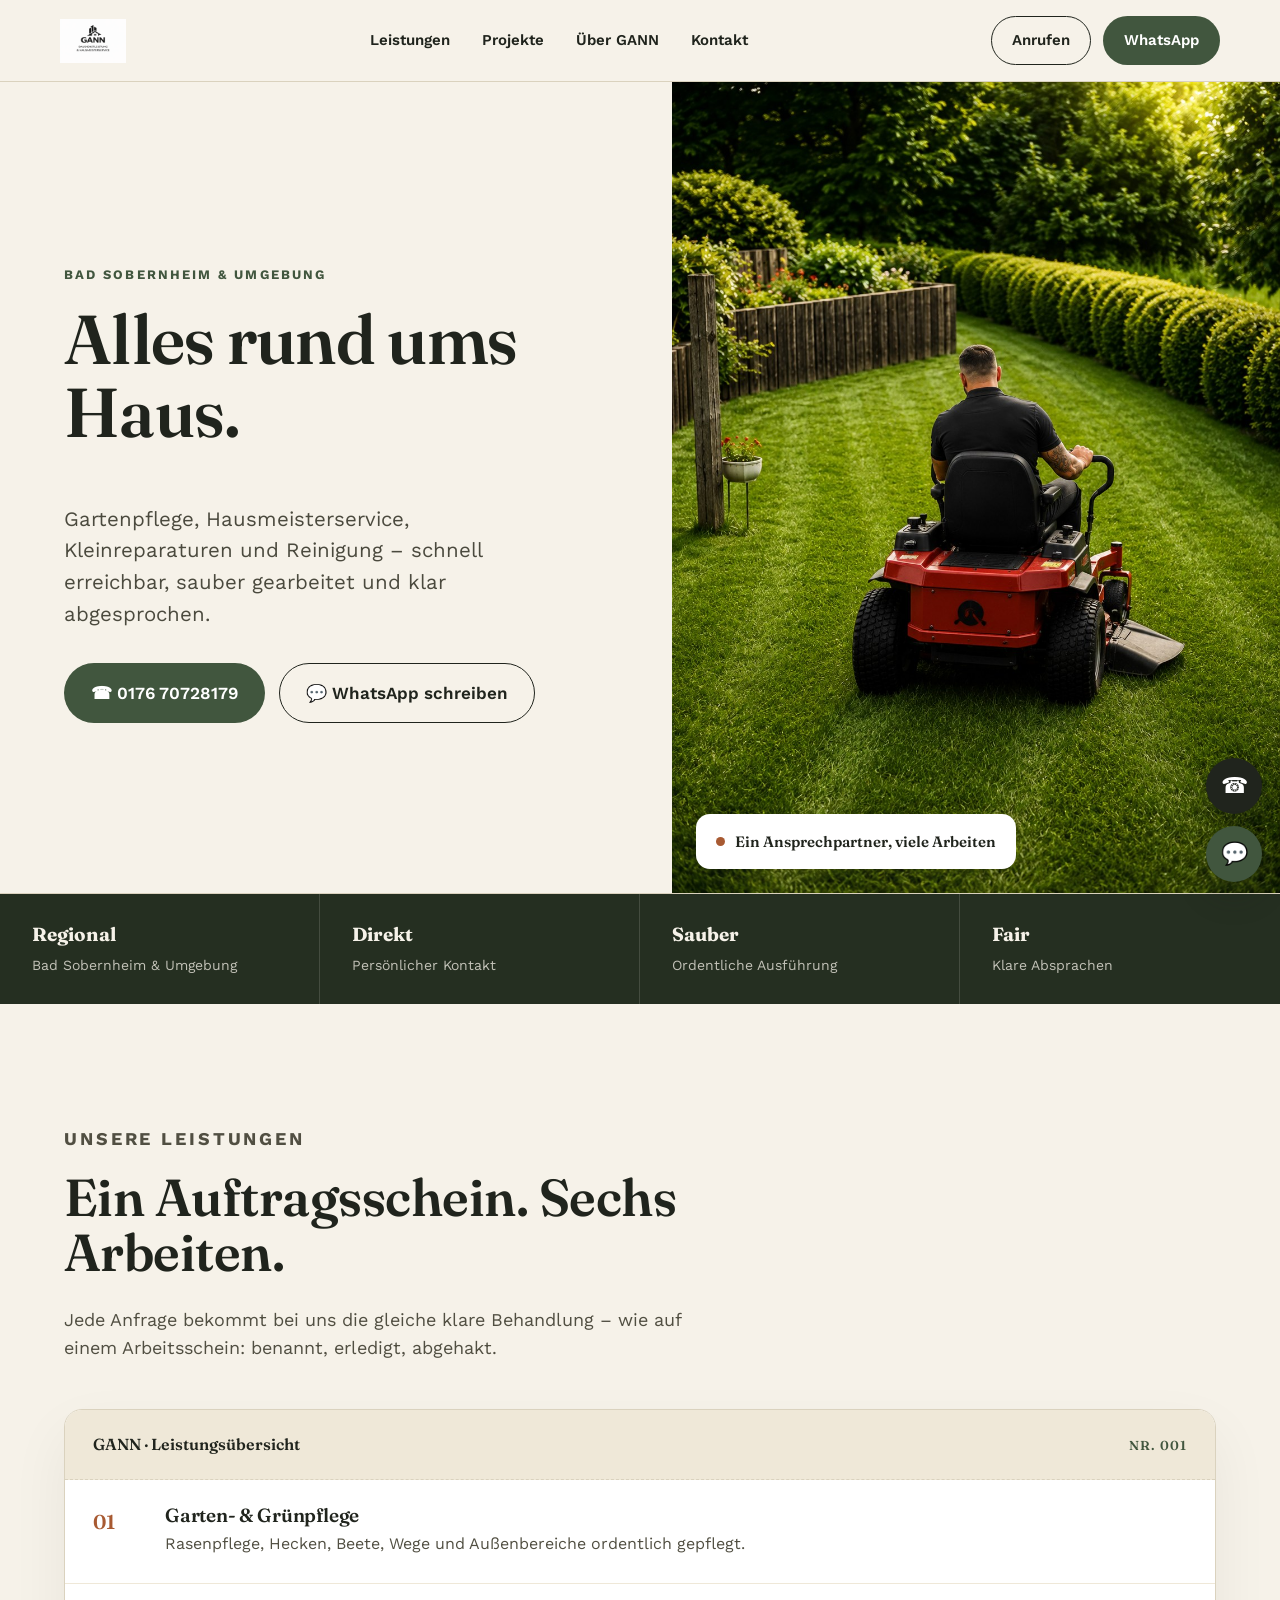
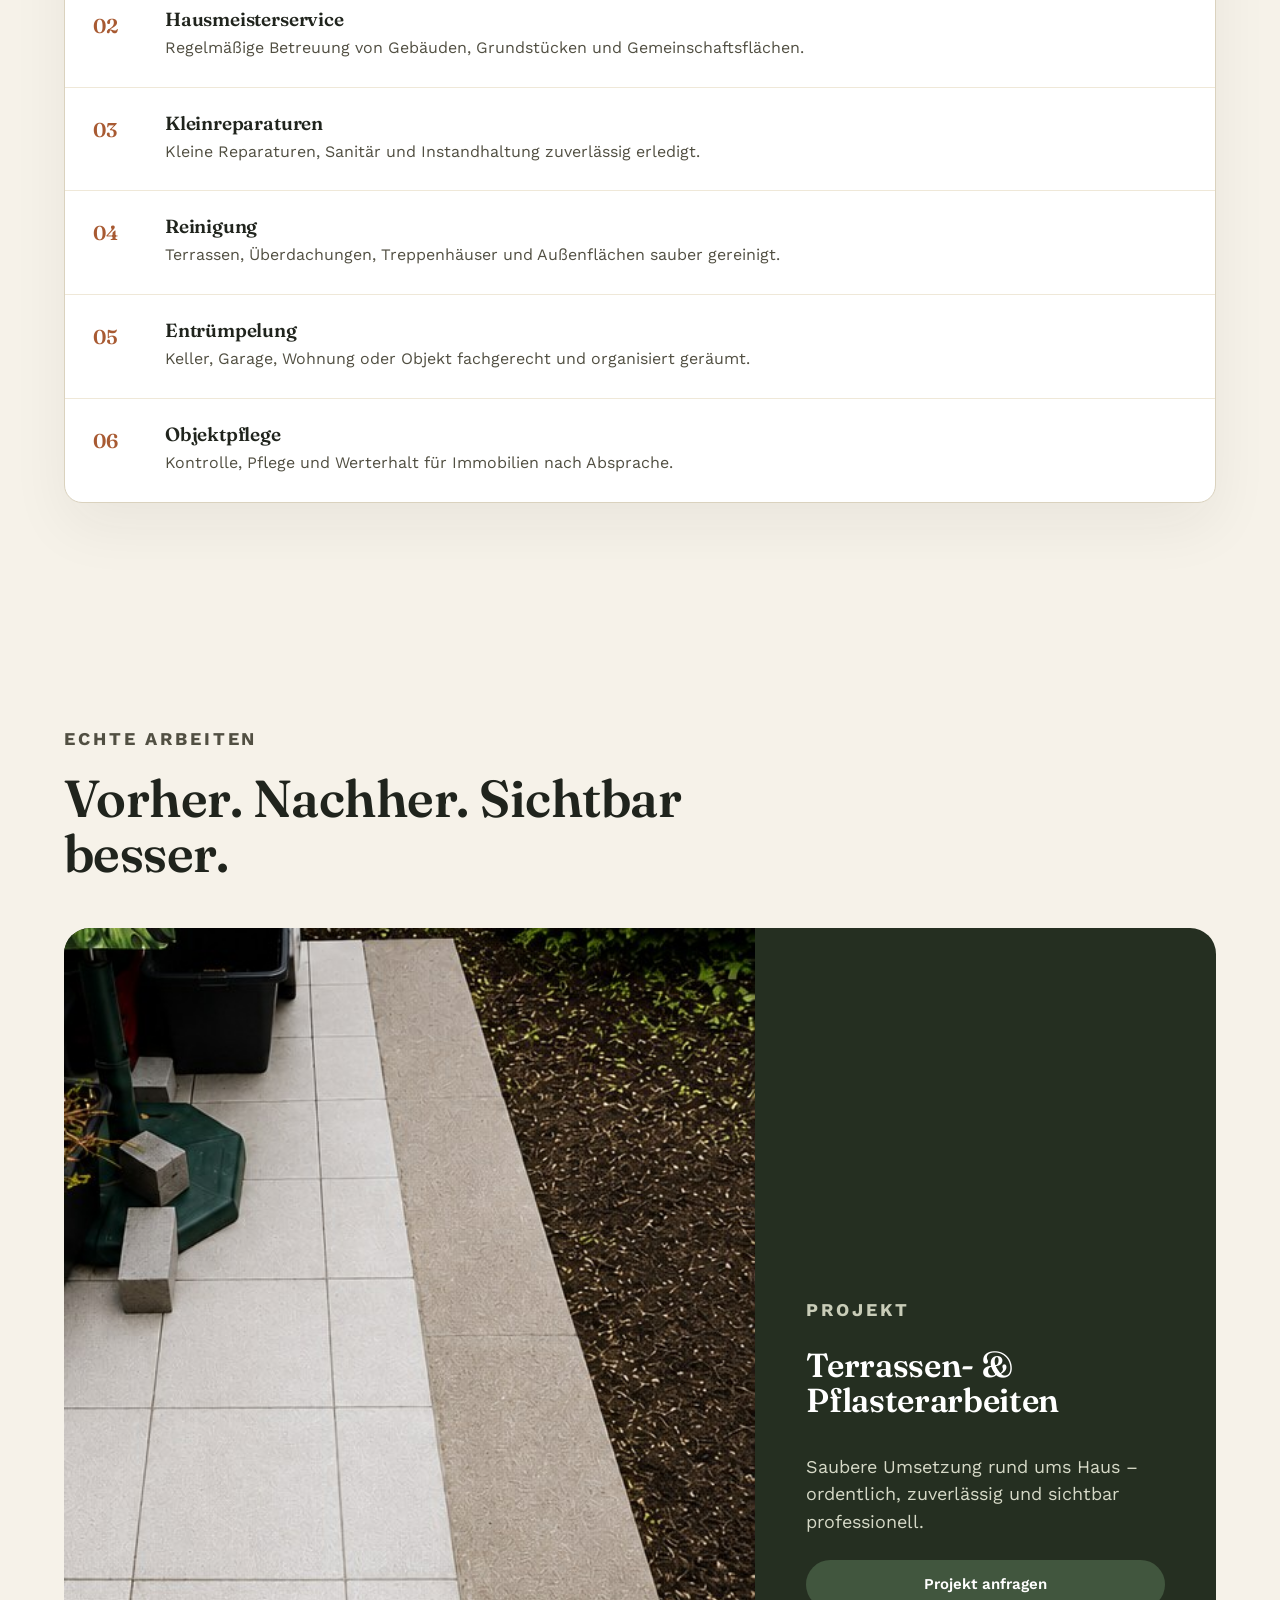
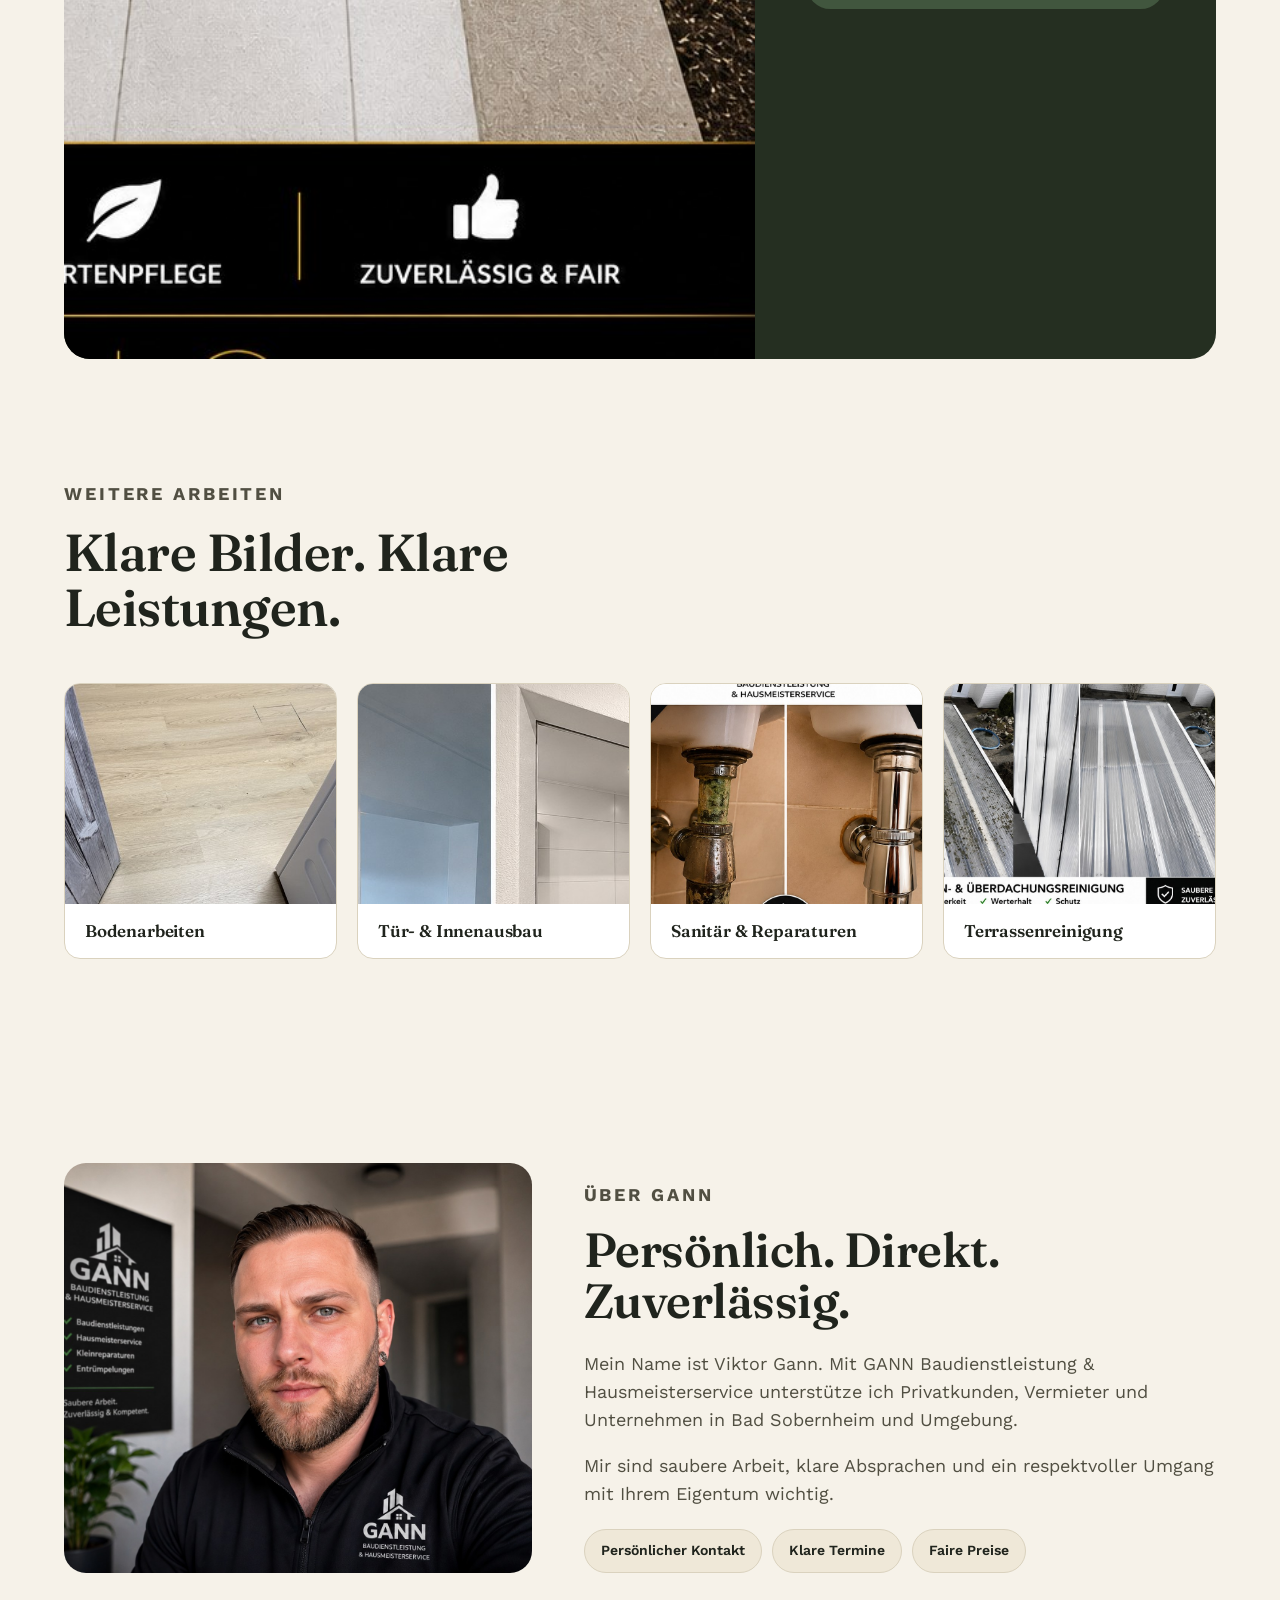
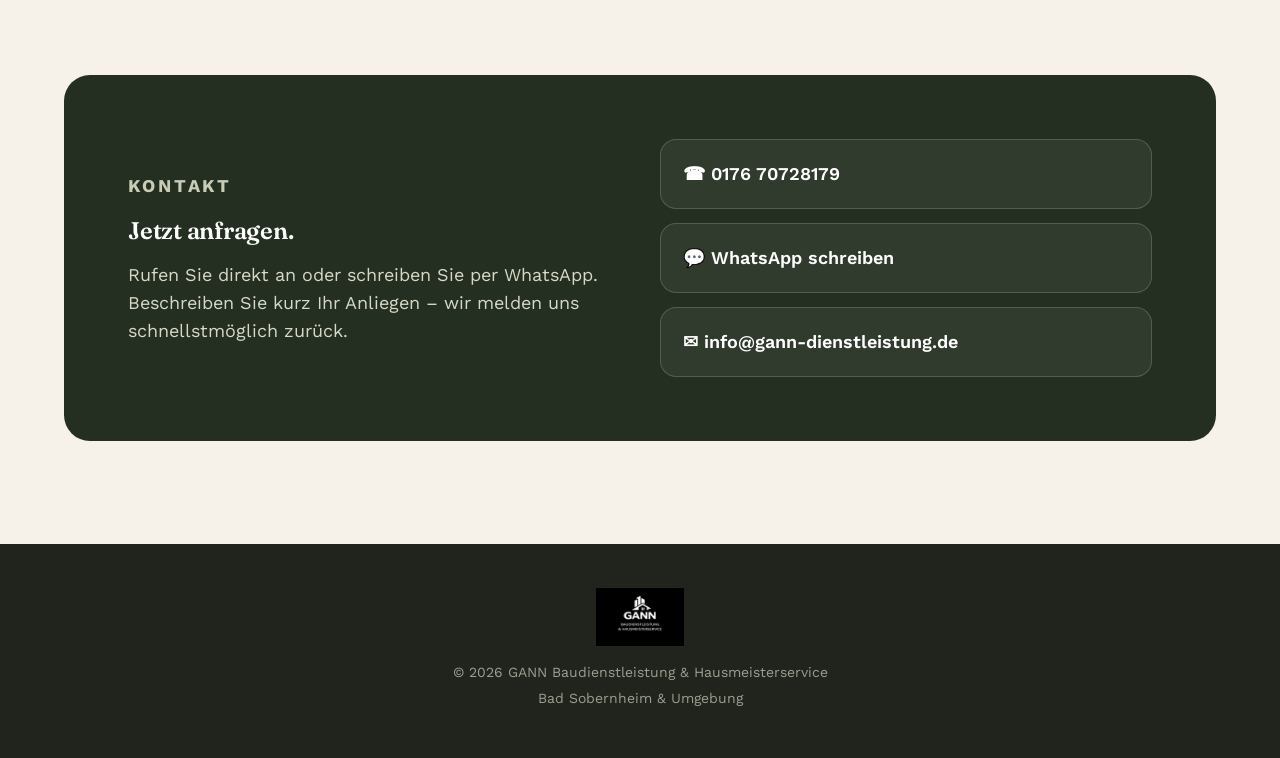
==== index.html @ 3d17af37 "Add files via upload" ====
<!doctype html>
<html lang="de">
<head>
  <meta charset="utf-8">
  <meta name="viewport" content="width=device-width, initial-scale=1">
  <title>GANN Baudienstleistung & Hausmeisterservice | Bad Sobernheim</title>
  <meta name="description" content="GANN Baudienstleistung & Hausmeisterservice in Bad Sobernheim: Gartenpflege, Hausmeisterservice, Kleinreparaturen, Reinigung, Entrümpelung und Objektpflege.">
  <link rel="stylesheet" href="style.css">
</head>
<body>
  <header class="topbar">
    <a class="logo" href="#start"><img src="assets/logo-black.png" alt="GANN Logo"></a>
    <nav>
      <a href="#leistungen">Leistungen</a>
      <a href="#projekte">Projekte</a>
      <a href="#ueber">Über GANN</a>
      <a href="#kontakt">Kontakt</a>
    </nav>
    <div class="top-actions">
      <a class="btn outline" href="tel:+4917670728179">Anrufen</a>
      <a class="btn solid" href="https://wa.me/4917670728179">WhatsApp</a>
    </div>
  </header>

  <main id="start">
    <section class="hero">
      <div class="hero-text">
        <p class="eyebrow">Bad Sobernheim & Umgebung</p>
        <h1>Alles rund ums Haus.</h1>
        <p class="lead">Gartenpflege, Hausmeisterservice, Kleinreparaturen und Reinigung – schnell erreichbar, sauber gearbeitet und klar abgesprochen.</p>
        <div class="hero-buttons">
          <a class="btn solid big" href="tel:+4917670728179">☎ 0176 70728179</a>
          <a class="btn outline big" href="https://wa.me/4917670728179">💬 WhatsApp schreiben</a>
        </div>
      </div>
      <div class="hero-img-wrap">
        <img src="assets/hero-garten.jpg" alt="Gartenpflege von GANN">
        <div class="ticket-badge"><span class="dot"></span> Ein Ansprechpartner, viele Arbeiten</div>
      </div>
    </section>

    <section class="trust">
      <div><strong>Regional</strong><span>Bad Sobernheim & Umgebung</span></div>
      <div><strong>Direkt</strong><span>Persönlicher Kontakt</span></div>
      <div><strong>Sauber</strong><span>Ordentliche Ausführung</span></div>
      <div><strong>Fair</strong><span>Klare Absprachen</span></div>
    </section>

    <section class="section" id="leistungen">
      <div class="section-head">
        <p class="eyebrow">Unsere Leistungen</p>
        <h2>Ein Auftragsschein. Sechs Arbeiten.</h2>
        <p>Jede Anfrage bekommt bei uns die gleiche klare Behandlung – wie auf einem Arbeitsschein: benannt, erledigt, abgehakt.</p>
      </div>
      <div class="ticket">
        <div class="ticket-header">GANN · Leistungsübersicht <span>Nr. 001</span></div>
        <div class="ticket-row"><span class="num">01</span><div><h3>Garten- & Grünpflege</h3><p>Rasenpflege, Hecken, Beete, Wege und Außenbereiche ordentlich gepflegt.</p></div></div>
        <div class="ticket-row"><span class="num">02</span><div><h3>Hausmeisterservice</h3><p>Regelmäßige Betreuung von Gebäuden, Grundstücken und Gemeinschaftsflächen.</p></div></div>
        <div class="ticket-row"><span class="num">03</span><div><h3>Kleinreparaturen</h3><p>Kleine Reparaturen, Sanitär und Instandhaltung zuverlässig erledigt.</p></div></div>
        <div class="ticket-row"><span class="num">04</span><div><h3>Reinigung</h3><p>Terrassen, Überdachungen, Treppenhäuser und Außenflächen sauber gereinigt.</p></div></div>
        <div class="ticket-row"><span class="num">05</span><div><h3>Entrümpelung</h3><p>Keller, Garage, Wohnung oder Objekt fachgerecht und organisiert geräumt.</p></div></div>
        <div class="ticket-row"><span class="num">06</span><div><h3>Objektpflege</h3><p>Kontrolle, Pflege und Werterhalt für Immobilien nach Absprache.</p></div></div>
      </div>
    </section>

    <section class="section" id="projekte">
      <div class="section-head">
        <p class="eyebrow">Echte Arbeiten</p>
        <h2>Vorher. Nachher. Sichtbar besser.</h2>
      </div>
      <div class="feature">
        <img src="assets/terrasse-pflaster.jpg" alt="Terrassen- und Pflasterarbeiten">
        <div class="feature-info">
          <p class="eyebrow">Projekt</p>
          <h3>Terrassen- & Pflasterarbeiten</h3>
          <p>Saubere Umsetzung rund ums Haus – ordentlich, zuverlässig und sichtbar professionell.</p>
          <a class="btn solid" href="#kontakt">Projekt anfragen</a>
        </div>
      </div>
    </section>

    <section class="section" style="padding-top:0">
      <div class="section-head">
        <p class="eyebrow">Weitere Arbeiten</p>
        <h2>Klare Bilder. Klare Leistungen.</h2>
      </div>
      <div class="work-grid">
        <article><img src="assets/bodenarbeiten.jpg" alt="Bodenarbeiten"><h3>Bodenarbeiten</h3></article>
        <article><img src="assets/tuer-innenausbau.jpg" alt="Tür- und Innenausbau"><h3>Tür- & Innenausbau</h3></article>
        <article><img src="assets/sanitaer.jpg" alt="Sanitär Reparatur"><h3>Sanitär & Reparaturen</h3></article>
        <article><img src="assets/terrassenreinigung.jpg" alt="Terrassen- und Überdachungsreinigung"><h3>Terrassenreinigung</h3></article>
      </div>
    </section>

    <section class="section about" id="ueber">
      <img src="assets/portrait-viktor.jpg" alt="Viktor Gann">
      <div>
        <p class="eyebrow">Über GANN</p>
        <h2>Persönlich. Direkt. Zuverlässig.</h2>
        <p>Mein Name ist Viktor Gann. Mit GANN Baudienstleistung & Hausmeisterservice unterstütze ich Privatkunden, Vermieter und Unternehmen in Bad Sobernheim und Umgebung.</p>
        <p>Mir sind saubere Arbeit, klare Absprachen und ein respektvoller Umgang mit Ihrem Eigentum wichtig.</p>
        <div class="badges"><span>Persönlicher Kontakt</span><span>Klare Termine</span><span>Faire Preise</span></div>
      </div>
    </section>

    <section class="contact" id="kontakt">
      <div>
        <p class="eyebrow" style="color:#C9CDB8">Kontakt</p>
        <h2>Jetzt anfragen.</h2>
        <p>Rufen Sie direkt an oder schreiben Sie per WhatsApp. Beschreiben Sie kurz Ihr Anliegen – wir melden uns schnellstmöglich zurück.</p>
      </div>
      <div class="contact-card">
        <a href="tel:+4917670728179">☎ 0176 70728179</a>
        <a href="https://wa.me/4917670728179">💬 WhatsApp schreiben</a>
        <a href="mailto:info@gann-dienstleistung.de">✉ info@gann-dienstleistung.de</a>
      </div>
    </section>
  </main>

  <footer>
    <img src="assets/logo-white.png" alt="GANN Logo">
    <p>© 2026 GANN Baudienstleistung & Hausmeisterservice</p>
    <p>Bad Sobernheim & Umgebung</p>
  </footer>

  <div class="float-actions">
    <a href="tel:+4917670728179">☎</a>
    <a class="wa" href="https://wa.me/4917670728179">💬</a>
  </div>
</body>
</html>
---- style.css ----
@import url('https://fonts.googleapis.com/css2?family=Fraunces:opsz,wght@9..144,500;9..144,600;9..144,700&family=Work+Sans:wght@400;500;600;700&display=swap');

:root{
  --paper:#F6F2E9;
  --paper-deep:#EFE8D8;
  --ink:#20241D;
  --moss:#41563E;
  --moss-deep:#252F21;
  --stone:#DAD2BE;
  --clay:#A85A32;
  --white:#FFFFFF;
  --radius:18px;
}

*{box-sizing:border-box}
html{scroll-behavior:smooth}
body{
  margin:0;
  font-family:'Work Sans',Arial,Helvetica,sans-serif;
  background:var(--paper);
  color:var(--ink);
  line-height:1.55;
}
a{text-decoration:none;color:inherit}
img{max-width:100%;display:block}
h1,h2,h3{
  font-family:'Fraunces',Georgia,serif;
  font-weight:600;
  line-height:1.05;
  margin:0 0 .5em;
  letter-spacing:-.01em;
}

/* ---------- header ---------- */
.topbar{
  position:sticky;top:0;z-index:50;
  background:rgba(246,242,233,.92);
  backdrop-filter:blur(10px);
  border-bottom:1px solid var(--stone);
  display:flex;align-items:center;justify-content:space-between;
  padding:16px clamp(20px,5vw,60px);
}
.logo img{height:44px}
.topbar nav{display:flex;gap:32px;font-weight:600;font-size:15px}
.top-actions{display:flex;gap:12px}
.btn{
  display:inline-flex;align-items:center;justify-content:center;gap:8px;
  border-radius:999px;font-weight:600;padding:12px 20px;font-size:15px;
  border:1px solid transparent;
}
.btn.outline{border-color:var(--ink);color:var(--ink)}
.btn.solid{background:var(--moss);color:var(--white)}
.btn.big{padding:16px 26px;font-size:17px}

/* ---------- hero ---------- */
.hero{
  display:grid;grid-template-columns:1.05fr .95fr;
  align-items:stretch;
  background:var(--paper);
  border-bottom:1px solid var(--stone);
}
.hero-text{padding:clamp(50px,7vw,100px) clamp(24px,5vw,70px);display:flex;flex-direction:column;justify-content:center}
.eyebrow{
  font-weight:700;letter-spacing:.16em;text-transform:uppercase;
  font-size:13px;color:var(--moss);margin-bottom:18px;
}
.hero h1{font-size:clamp(42px,5.4vw,72px);color:var(--ink)}
.hero .lead{font-size:clamp(18px,1.6vw,21px);color:#4B4A3E;max-width:520px;margin-bottom:32px}
.hero-buttons{display:flex;gap:14px;flex-wrap:wrap}
.hero-img-wrap{position:relative;overflow:hidden;min-height:420px}
.hero-img-wrap img{width:100%;height:100%;object-fit:cover;object-position:center}
.ticket-badge{
  position:absolute;left:24px;bottom:24px;
  background:var(--white);border-radius:14px;
  padding:16px 20px;box-shadow:0 14px 34px rgba(32,36,29,.18);
  font-family:'Fraunces',serif;font-weight:600;font-size:15px;
  display:flex;align-items:center;gap:10px;
}
.ticket-badge .dot{width:9px;height:9px;border-radius:50%;background:var(--clay)}

/* ---------- trust strip ---------- */
.trust{
  display:grid;grid-template-columns:repeat(4,1fr);
  background:var(--moss-deep);color:var(--paper);
}
.trust div{padding:26px clamp(16px,2.5vw,32px);border-right:1px solid rgba(246,242,233,.15)}
.trust div:last-child{border-right:none}
.trust strong{display:block;font-family:'Fraunces',serif;font-size:19px;margin-bottom:4px}
.trust span{font-size:14px;opacity:.75}

/* ---------- section shell ---------- */
.section{padding:clamp(64px,8vw,110px) clamp(20px,5vw,70px)}
.section-head{max-width:640px;margin-bottom:48px}
.section-head h2{font-size:clamp(34px,4.2vw,52px);color:var(--ink)}
.section-head p{font-size:18px;color:#514F42}

/* ---------- services: "Auftragszettel" ticket list ---------- */
.ticket{
  background:var(--white);
  border:1px solid var(--stone);
  border-radius:var(--radius);
  overflow:hidden;
  box-shadow:0 24px 60px rgba(32,36,29,.06);
}
.ticket-header{
  display:flex;justify-content:space-between;align-items:center;
  padding:22px 28px;background:var(--paper-deep);
  border-bottom:1px dashed var(--stone);
  font-family:'Fraunces',serif;font-weight:600;
}
.ticket-header span{font-size:13px;font-weight:600;color:var(--moss);letter-spacing:.08em;text-transform:uppercase}
.ticket-row{
  display:grid;grid-template-columns:52px 1fr;gap:20px;
  padding:26px 28px;border-bottom:1px solid var(--paper-deep);
}
.ticket-row:last-child{border-bottom:none}
.ticket-row .num{
  font-family:'Fraunces',serif;font-weight:600;color:var(--clay);font-size:20px;
}
.ticket-row h3{font-size:19px;margin-bottom:6px;color:var(--ink)}
.ticket-row p{margin:0;color:#514F42;font-size:16px}

/* ---------- project feature ---------- */
.feature{
  background:var(--moss-deep);color:var(--paper);
  border-radius:26px;overflow:hidden;
  display:grid;grid-template-columns:1.2fr .8fr;
}
.feature img{width:100%;height:100%;object-fit:cover;min-height:320px}
.feature-info{padding:clamp(30px,4vw,56px);display:flex;flex-direction:column;justify-content:center}
.feature .eyebrow{color:#C9CDB8}
.feature h3{font-size:clamp(26px,2.6vw,36px);color:var(--white)}
.feature p{color:#D6D9C7;font-size:18px;margin-bottom:24px}

/* ---------- work grid ---------- */
.work-grid{display:grid;grid-template-columns:repeat(4,1fr);gap:20px}
.work-grid article{
  background:var(--white);border-radius:16px;overflow:hidden;
  border:1px solid var(--stone);
}
.work-grid img{height:220px;object-fit:cover}
.work-grid h3{padding:18px 20px;margin:0;font-size:17px;color:var(--ink)}

/* ---------- about ---------- */
.about{
  display:grid;grid-template-columns:.85fr 1.15fr;gap:52px;align-items:center;
}
.about img{border-radius:22px;width:100%;height:100%;object-fit:cover;max-height:560px}
.about h2{font-size:clamp(32px,4vw,48px)}
.about p{font-size:18px;color:#514F42;margin-bottom:16px}
.badges{display:flex;flex-wrap:wrap;gap:10px;margin-top:22px}
.badges span{
  background:var(--paper-deep);border:1px solid var(--stone);
  border-radius:999px;padding:10px 16px;font-weight:600;font-size:14px;
}

/* ---------- contact ---------- */
.contact{
  margin:0 clamp(20px,5vw,70px) clamp(64px,8vw,110px);
  background:var(--moss-deep);color:var(--paper);
  border-radius:26px;padding:clamp(36px,5vw,70px);
  display:grid;grid-template-columns:1fr 1fr;gap:40px;align-items:center;
}
.contact h2{color:var(--white)}
.contact p{color:#D6D9C7;font-size:18px}
.contact-card{display:grid;gap:14px}
.contact-card a{
  background:rgba(246,242,233,.06);border:1px solid rgba(246,242,233,.18);
  border-radius:16px;padding:20px 22px;font-weight:600;font-size:18px;color:var(--white);
  display:flex;align-items:center;gap:10px;
}

/* ---------- footer ---------- */
footer{
  background:var(--ink);color:#9C9E8F;text-align:center;padding:44px 20px;
}
footer img{width:88px;margin:0 auto 16px;}
footer p{margin:4px 0;font-size:14px}

/* ---------- floating actions ---------- */
.float-actions{position:fixed;right:18px;bottom:18px;z-index:60;display:grid;gap:12px}
.float-actions a{
  width:56px;height:56px;border-radius:50%;display:grid;place-items:center;
  background:var(--ink);color:var(--white);font-size:22px;
  box-shadow:0 14px 30px rgba(32,36,29,.25);
}
.float-actions .wa{background:var(--moss)}

/* ---------- responsive ---------- */
@media(max-width:960px){
  .topbar nav{display:none}
  .hero{grid-template-columns:1fr}
  .hero-img-wrap{order:-1;min-height:340px}
  .trust{grid-template-columns:1fr 1fr}
  .trust div{border-right:none;border-bottom:1px solid rgba(246,242,233,.15)}
  .feature{grid-template-columns:1fr}
  .feature img{min-height:260px}
  .work-grid{grid-template-columns:1fr 1fr}
  .about{grid-template-columns:1fr}
  .about img{max-height:400px}
  .contact{grid-template-columns:1fr}
}
@media(max-width:560px){
  .work-grid{grid-template-columns:1fr}
  .ticket-row{grid-template-columns:36px 1fr}
  .top-actions .btn.outline{display:none}
}
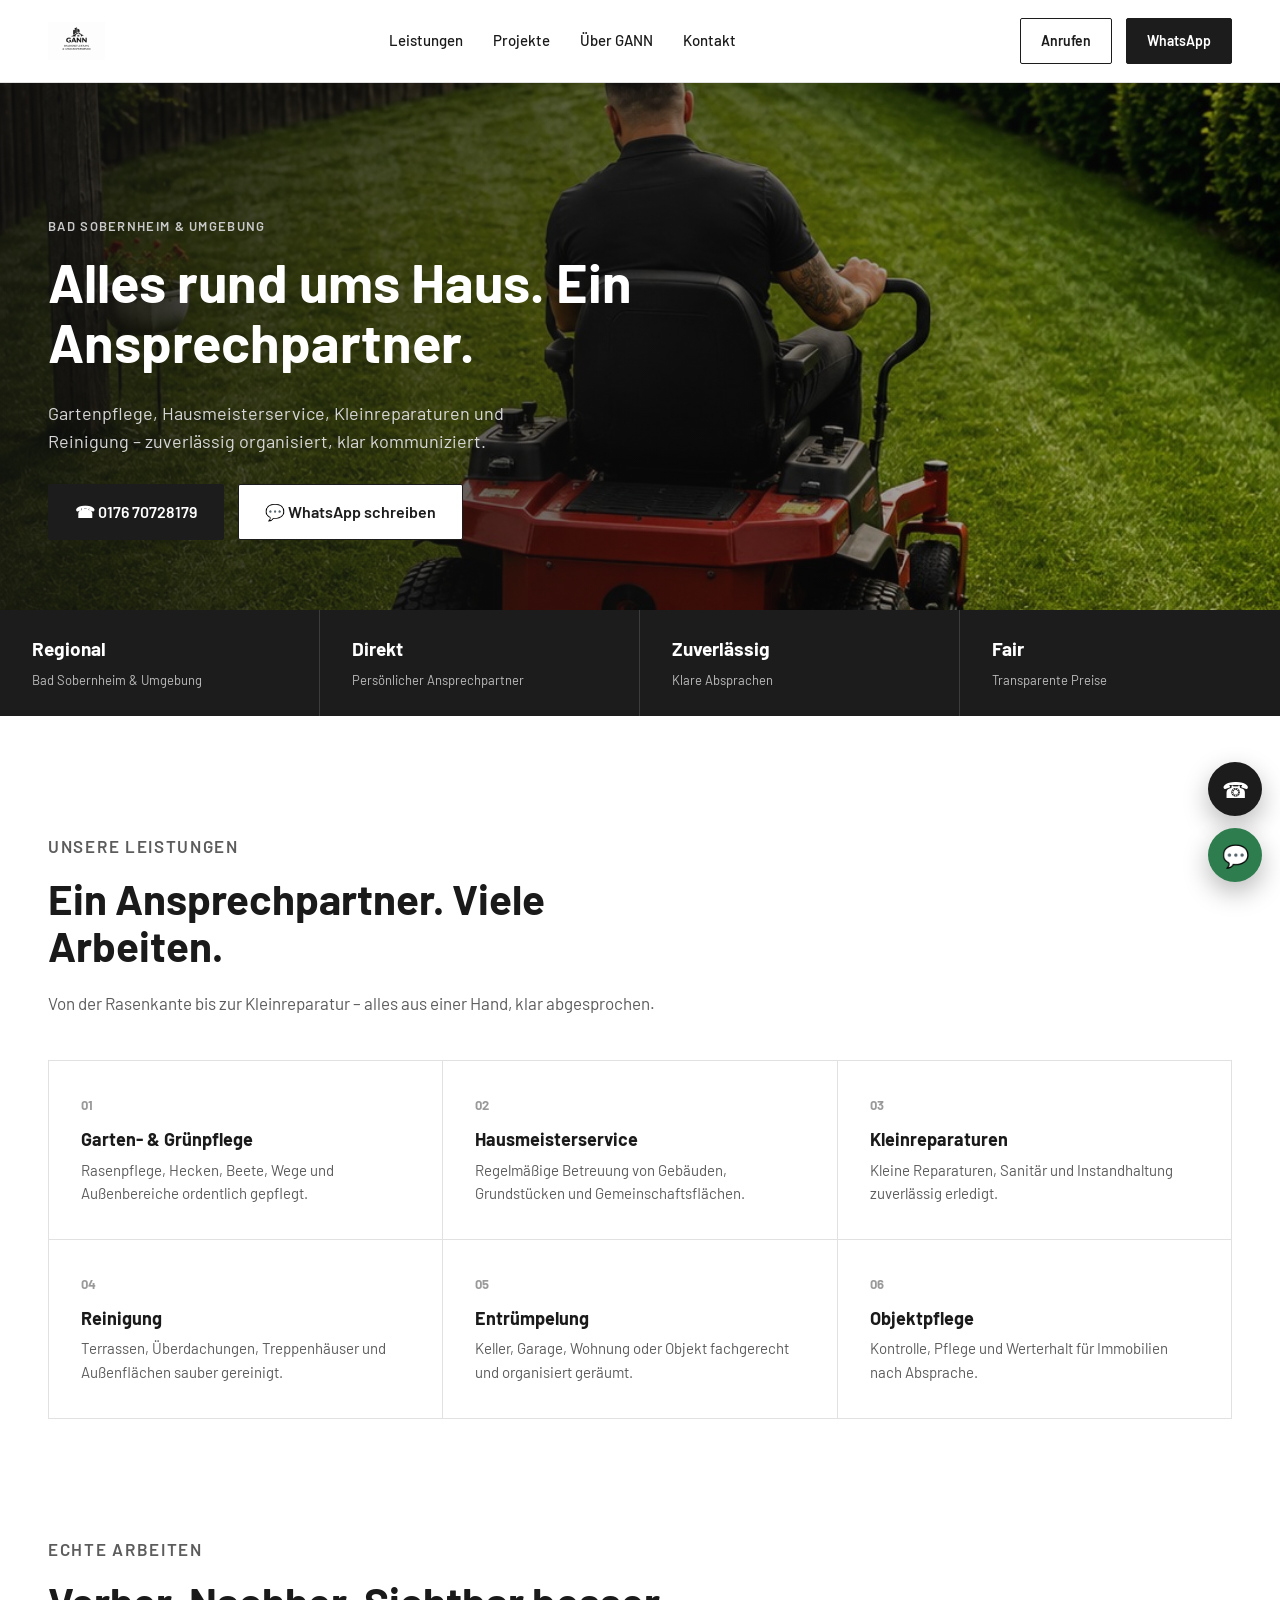
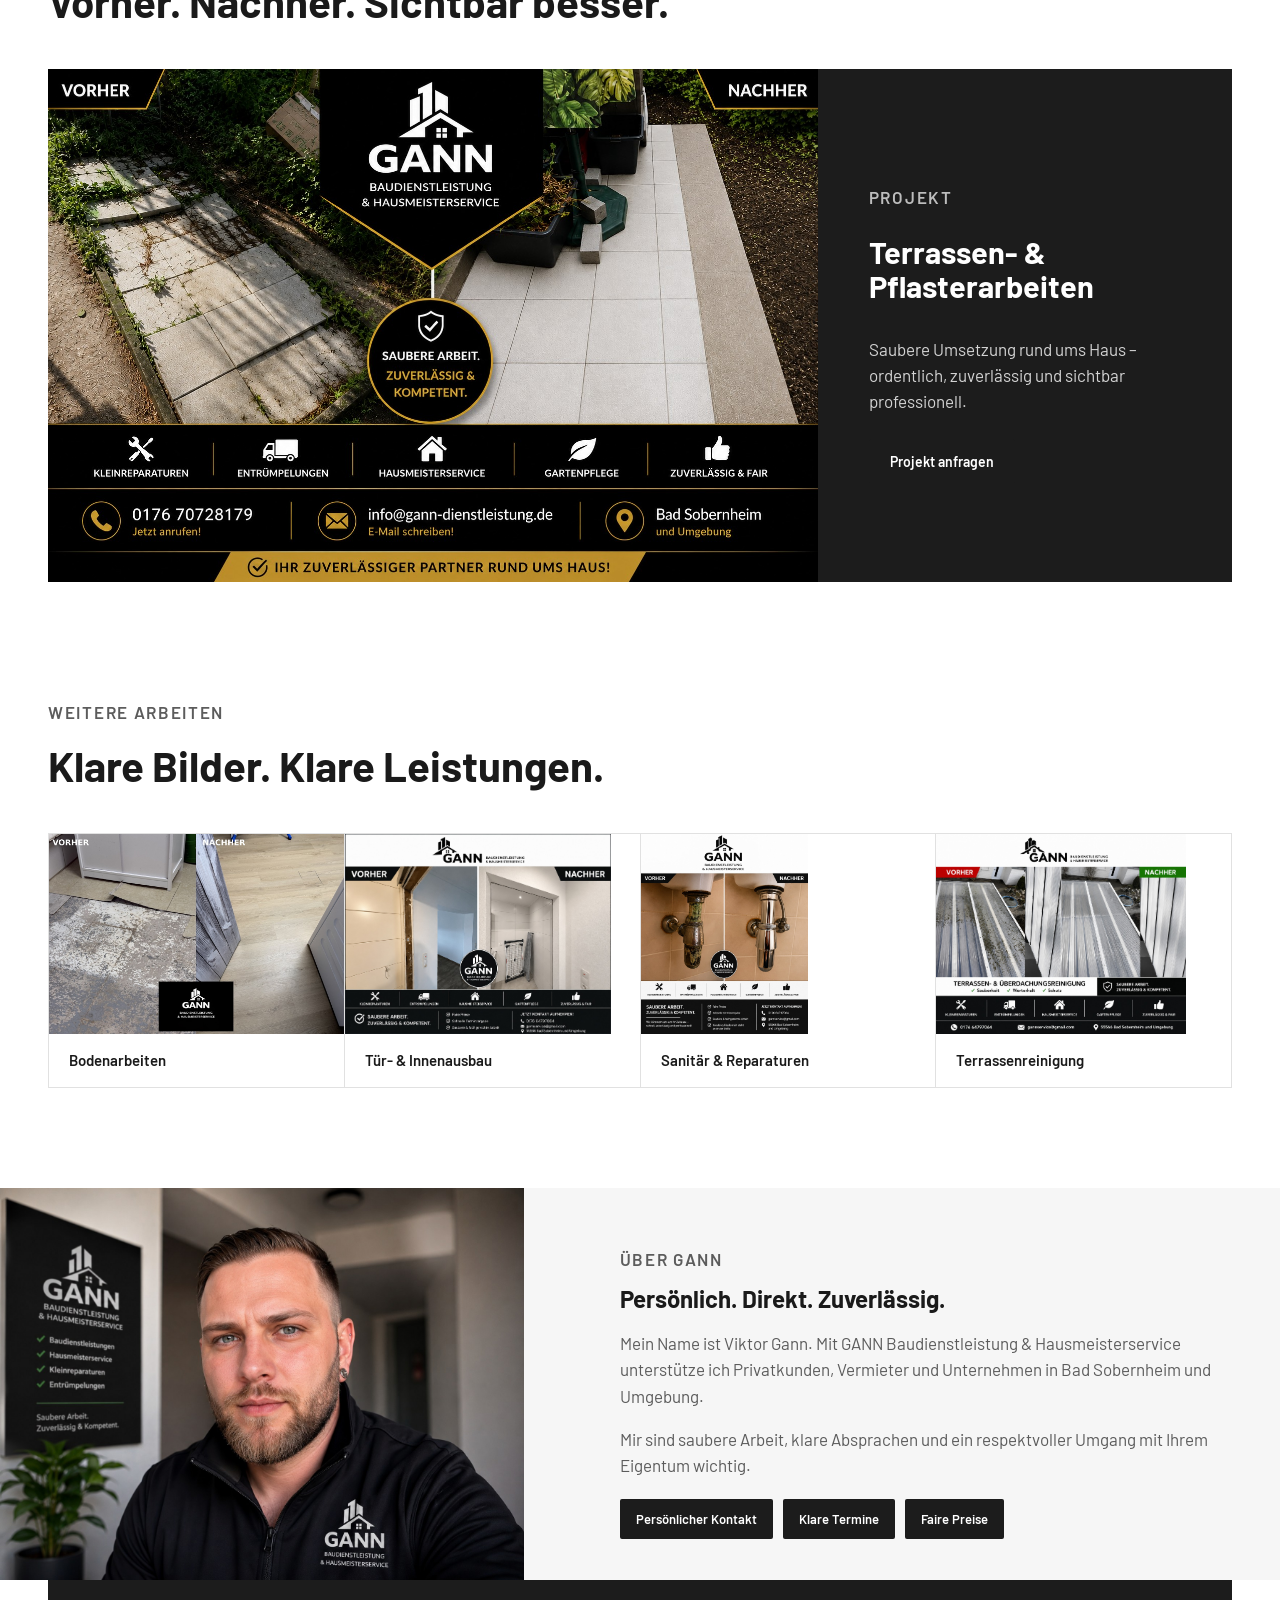
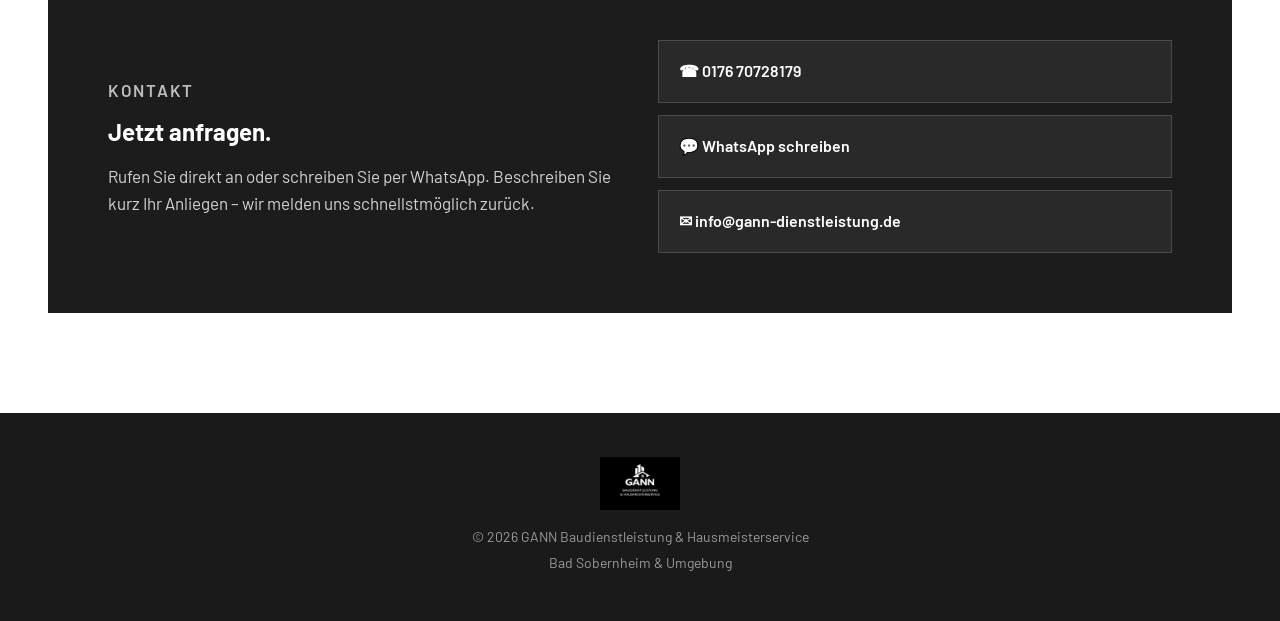
==== commit 0950d1f6: "Add files via upload" ====
--- a/index.html
+++ b/index.html
@@ -24,46 +24,45 @@
 
   <main id="start">
     <section class="hero">
-      <div class="hero-text">
+      <div class="hero-img">
+        <img src="assets/hero-garten.jpg" alt="Gartenpflege von GANN">
+        <div class="hero-shade"></div>
+      </div>
+      <div class="hero-content">
         <p class="eyebrow">Bad Sobernheim & Umgebung</p>
-        <h1>Alles rund ums Haus.</h1>
-        <p class="lead">Gartenpflege, Hausmeisterservice, Kleinreparaturen und Reinigung – schnell erreichbar, sauber gearbeitet und klar abgesprochen.</p>
+        <h1>Alles rund ums Haus. Ein Ansprechpartner.</h1>
+        <p class="lead">Gartenpflege, Hausmeisterservice, Kleinreparaturen und Reinigung – zuverlässig organisiert, klar kommuniziert.</p>
         <div class="hero-buttons">
           <a class="btn solid big" href="tel:+4917670728179">☎ 0176 70728179</a>
-          <a class="btn outline big" href="https://wa.me/4917670728179">💬 WhatsApp schreiben</a>
+          <a class="btn outline big" style="background:#fff" href="https://wa.me/4917670728179">💬 WhatsApp schreiben</a>
         </div>
-      </div>
-      <div class="hero-img-wrap">
-        <img src="assets/hero-garten.jpg" alt="Gartenpflege von GANN">
-        <div class="ticket-badge"><span class="dot"></span> Ein Ansprechpartner, viele Arbeiten</div>
       </div>
     </section>
 
     <section class="trust">
       <div><strong>Regional</strong><span>Bad Sobernheim & Umgebung</span></div>
-      <div><strong>Direkt</strong><span>Persönlicher Kontakt</span></div>
-      <div><strong>Sauber</strong><span>Ordentliche Ausführung</span></div>
-      <div><strong>Fair</strong><span>Klare Absprachen</span></div>
+      <div><strong>Direkt</strong><span>Persönlicher Ansprechpartner</span></div>
+      <div><strong>Zuverlässig</strong><span>Klare Absprachen</span></div>
+      <div><strong>Fair</strong><span>Transparente Preise</span></div>
     </section>
 
     <section class="section" id="leistungen">
       <div class="section-head">
         <p class="eyebrow">Unsere Leistungen</p>
-        <h2>Ein Auftragsschein. Sechs Arbeiten.</h2>
-        <p>Jede Anfrage bekommt bei uns die gleiche klare Behandlung – wie auf einem Arbeitsschein: benannt, erledigt, abgehakt.</p>
+        <h2>Ein Ansprechpartner. Viele Arbeiten.</h2>
+        <p>Von der Rasenkante bis zur Kleinreparatur – alles aus einer Hand, klar abgesprochen.</p>
       </div>
-      <div class="ticket">
-        <div class="ticket-header">GANN · Leistungsübersicht <span>Nr. 001</span></div>
-        <div class="ticket-row"><span class="num">01</span><div><h3>Garten- & Grünpflege</h3><p>Rasenpflege, Hecken, Beete, Wege und Außenbereiche ordentlich gepflegt.</p></div></div>
-        <div class="ticket-row"><span class="num">02</span><div><h3>Hausmeisterservice</h3><p>Regelmäßige Betreuung von Gebäuden, Grundstücken und Gemeinschaftsflächen.</p></div></div>
-        <div class="ticket-row"><span class="num">03</span><div><h3>Kleinreparaturen</h3><p>Kleine Reparaturen, Sanitär und Instandhaltung zuverlässig erledigt.</p></div></div>
-        <div class="ticket-row"><span class="num">04</span><div><h3>Reinigung</h3><p>Terrassen, Überdachungen, Treppenhäuser und Außenflächen sauber gereinigt.</p></div></div>
-        <div class="ticket-row"><span class="num">05</span><div><h3>Entrümpelung</h3><p>Keller, Garage, Wohnung oder Objekt fachgerecht und organisiert geräumt.</p></div></div>
-        <div class="ticket-row"><span class="num">06</span><div><h3>Objektpflege</h3><p>Kontrolle, Pflege und Werterhalt für Immobilien nach Absprache.</p></div></div>
+      <div class="services">
+        <article><span class="num">01</span><h3>Garten- & Grünpflege</h3><p>Rasenpflege, Hecken, Beete, Wege und Außenbereiche ordentlich gepflegt.</p></article>
+        <article><span class="num">02</span><h3>Hausmeisterservice</h3><p>Regelmäßige Betreuung von Gebäuden, Grundstücken und Gemeinschaftsflächen.</p></article>
+        <article><span class="num">03</span><h3>Kleinreparaturen</h3><p>Kleine Reparaturen, Sanitär und Instandhaltung zuverlässig erledigt.</p></article>
+        <article><span class="num">04</span><h3>Reinigung</h3><p>Terrassen, Überdachungen, Treppenhäuser und Außenflächen sauber gereinigt.</p></article>
+        <article><span class="num">05</span><h3>Entrümpelung</h3><p>Keller, Garage, Wohnung oder Objekt fachgerecht und organisiert geräumt.</p></article>
+        <article><span class="num">06</span><h3>Objektpflege</h3><p>Kontrolle, Pflege und Werterhalt für Immobilien nach Absprache.</p></article>
       </div>
     </section>
 
-    <section class="section" id="projekte">
+    <section class="section" id="projekte" style="padding-top:0">
       <div class="section-head">
         <p class="eyebrow">Echte Arbeiten</p>
         <h2>Vorher. Nachher. Sichtbar besser.</h2>
@@ -74,7 +73,7 @@
           <p class="eyebrow">Projekt</p>
           <h3>Terrassen- & Pflasterarbeiten</h3>
           <p>Saubere Umsetzung rund ums Haus – ordentlich, zuverlässig und sichtbar professionell.</p>
-          <a class="btn solid" href="#kontakt">Projekt anfragen</a>
+          <a class="btn solid" style="width:fit-content" href="#kontakt">Projekt anfragen</a>
         </div>
       </div>
     </section>
@@ -92,9 +91,9 @@
       </div>
     </section>
 
-    <section class="section about" id="ueber">
+    <section class="about" id="ueber">
       <img src="assets/portrait-viktor.jpg" alt="Viktor Gann">
-      <div>
+      <div style="padding:0 48px">
         <p class="eyebrow">Über GANN</p>
         <h2>Persönlich. Direkt. Zuverlässig.</h2>
         <p>Mein Name ist Viktor Gann. Mit GANN Baudienstleistung & Hausmeisterservice unterstütze ich Privatkunden, Vermieter und Unternehmen in Bad Sobernheim und Umgebung.</p>
@@ -105,7 +104,7 @@
 
     <section class="contact" id="kontakt">
       <div>
-        <p class="eyebrow" style="color:#C9CDB8">Kontakt</p>
+        <p class="eyebrow" style="color:#bdbdbd">Kontakt</p>
         <h2>Jetzt anfragen.</h2>
         <p>Rufen Sie direkt an oder schreiben Sie per WhatsApp. Beschreiben Sie kurz Ihr Anliegen – wir melden uns schnellstmöglich zurück.</p>
       </div>
--- a/style.css
+++ b/style.css
@@ -1,207 +1,101 @@
-@import url('https://fonts.googleapis.com/css2?family=Fraunces:opsz,wght@9..144,500;9..144,600;9..144,700&family=Work+Sans:wght@400;500;600;700&display=swap');
+@import url('https://fonts.googleapis.com/css2?family=Barlow:wght@400;500;600;700&display=swap');
 
 :root{
-  --paper:#F6F2E9;
-  --paper-deep:#EFE8D8;
-  --ink:#20241D;
-  --moss:#41563E;
-  --moss-deep:#252F21;
-  --stone:#DAD2BE;
-  --clay:#A85A32;
-  --white:#FFFFFF;
-  --radius:18px;
+  --ink:#1a1a1a;
+  --steel:#1c1c1c;
+  --steel2:#2e2e2e;
+  --line:#e1e1e1;
+  --muted:#5c5c5c;
+  --paper:#ffffff;
+  --paper2:#f6f6f6;
 }
-
 *{box-sizing:border-box}
-html{scroll-behavior:smooth}
-body{
-  margin:0;
-  font-family:'Work Sans',Arial,Helvetica,sans-serif;
-  background:var(--paper);
-  color:var(--ink);
-  line-height:1.55;
-}
+body{margin:0;font-family:'Barlow',Arial,Helvetica,sans-serif;background:var(--paper);color:var(--ink);line-height:1.55}
 a{text-decoration:none;color:inherit}
 img{max-width:100%;display:block}
-h1,h2,h3{
-  font-family:'Fraunces',Georgia,serif;
-  font-weight:600;
-  line-height:1.05;
-  margin:0 0 .5em;
-  letter-spacing:-.01em;
-}
+h1,h2,h3{font-weight:700;margin:0 0 .5em;line-height:1.12}
 
-/* ---------- header ---------- */
-.topbar{
-  position:sticky;top:0;z-index:50;
-  background:rgba(246,242,233,.92);
-  backdrop-filter:blur(10px);
-  border-bottom:1px solid var(--stone);
-  display:flex;align-items:center;justify-content:space-between;
-  padding:16px clamp(20px,5vw,60px);
-}
-.logo img{height:44px}
-.topbar nav{display:flex;gap:32px;font-weight:600;font-size:15px}
-.top-actions{display:flex;gap:12px}
-.btn{
-  display:inline-flex;align-items:center;justify-content:center;gap:8px;
-  border-radius:999px;font-weight:600;padding:12px 20px;font-size:15px;
-  border:1px solid transparent;
-}
-.btn.outline{border-color:var(--ink);color:var(--ink)}
-.btn.solid{background:var(--moss);color:var(--white)}
-.btn.big{padding:16px 26px;font-size:17px}
+.topbar{position:sticky;top:0;z-index:50;background:rgba(255,255,255,.95);backdrop-filter:blur(8px);border-bottom:1px solid var(--line);display:flex;align-items:center;justify-content:space-between;padding:18px clamp(20px,5vw,48px)}
+.logo img{height:38px}
+.topbar nav{display:flex;gap:30px;font-weight:500;font-size:15px}
+.top-actions{display:flex;gap:14px}
+.btn{display:inline-flex;align-items:center;justify-content:center;padding:11px 20px;border-radius:2px;font-weight:600;font-size:14px;border:1px solid var(--steel)}
+.btn.outline{color:var(--steel)}
+.btn.solid{background:var(--steel);color:#fff}
+.btn.big{padding:15px 26px;font-size:16px}
 
-/* ---------- hero ---------- */
-.hero{
-  display:grid;grid-template-columns:1.05fr .95fr;
-  align-items:stretch;
-  background:var(--paper);
-  border-bottom:1px solid var(--stone);
-}
-.hero-text{padding:clamp(50px,7vw,100px) clamp(24px,5vw,70px);display:flex;flex-direction:column;justify-content:center}
-.eyebrow{
-  font-weight:700;letter-spacing:.16em;text-transform:uppercase;
-  font-size:13px;color:var(--moss);margin-bottom:18px;
-}
-.hero h1{font-size:clamp(42px,5.4vw,72px);color:var(--ink)}
-.hero .lead{font-size:clamp(18px,1.6vw,21px);color:#4B4A3E;max-width:520px;margin-bottom:32px}
+.hero{position:relative;min-height:520px;display:flex;align-items:flex-end}
+.hero-img{position:absolute;inset:0}
+.hero-img img{width:100%;height:100%;object-fit:cover}
+.hero-shade{position:absolute;inset:0;background:linear-gradient(90deg,rgba(15,15,15,.86) 0%,rgba(15,15,15,.55) 48%,rgba(15,15,15,.15) 100%)}
+.hero-content{position:relative;z-index:1;color:#fff;max-width:680px;padding:120px clamp(20px,5vw,48px) 70px}
+.eyebrow{font-weight:600;letter-spacing:.1em;text-transform:uppercase;font-size:13px;color:#c9c9c9;margin-bottom:16px}
+.hero h1{font-size:clamp(38px,5vw,54px)}
+.hero .lead{font-size:18px;color:#d8d8d8;max-width:480px;margin-bottom:28px}
 .hero-buttons{display:flex;gap:14px;flex-wrap:wrap}
-.hero-img-wrap{position:relative;overflow:hidden;min-height:420px}
-.hero-img-wrap img{width:100%;height:100%;object-fit:cover;object-position:center}
-.ticket-badge{
-  position:absolute;left:24px;bottom:24px;
-  background:var(--white);border-radius:14px;
-  padding:16px 20px;box-shadow:0 14px 34px rgba(32,36,29,.18);
-  font-family:'Fraunces',serif;font-weight:600;font-size:15px;
-  display:flex;align-items:center;gap:10px;
-}
-.ticket-badge .dot{width:9px;height:9px;border-radius:50%;background:var(--clay)}
 
-/* ---------- trust strip ---------- */
-.trust{
-  display:grid;grid-template-columns:repeat(4,1fr);
-  background:var(--moss-deep);color:var(--paper);
-}
-.trust div{padding:26px clamp(16px,2.5vw,32px);border-right:1px solid rgba(246,242,233,.15)}
+.trust{display:grid;grid-template-columns:repeat(4,1fr);background:var(--steel);color:#fff}
+.trust div{padding:24px clamp(16px,2.5vw,32px);border-right:1px solid rgba(255,255,255,.14)}
 .trust div:last-child{border-right:none}
-.trust strong{display:block;font-family:'Fraunces',serif;font-size:19px;margin-bottom:4px}
-.trust span{font-size:14px;opacity:.75}
+.trust strong{display:block;font-size:19px;margin-bottom:3px}
+.trust span{font-size:13px;color:#bdbdbd}
 
-/* ---------- section shell ---------- */
-.section{padding:clamp(64px,8vw,110px) clamp(20px,5vw,70px)}
-.section-head{max-width:640px;margin-bottom:48px}
-.section-head h2{font-size:clamp(34px,4.2vw,52px);color:var(--ink)}
-.section-head p{font-size:18px;color:#514F42}
+.section{padding:clamp(60px,8vw,100px) clamp(20px,5vw,48px)}
+.section-head{max-width:640px;margin-bottom:44px}
+.section-head p.eyebrow{color:var(--muted)}
+.section-head h2{font-size:clamp(30px,3.6vw,42px)}
+.section-head p{font-size:17px;color:var(--muted)}
 
-/* ---------- services: "Auftragszettel" ticket list ---------- */
-.ticket{
-  background:var(--white);
-  border:1px solid var(--stone);
-  border-radius:var(--radius);
-  overflow:hidden;
-  box-shadow:0 24px 60px rgba(32,36,29,.06);
-}
-.ticket-header{
-  display:flex;justify-content:space-between;align-items:center;
-  padding:22px 28px;background:var(--paper-deep);
-  border-bottom:1px dashed var(--stone);
-  font-family:'Fraunces',serif;font-weight:600;
-}
-.ticket-header span{font-size:13px;font-weight:600;color:var(--moss);letter-spacing:.08em;text-transform:uppercase}
-.ticket-row{
-  display:grid;grid-template-columns:52px 1fr;gap:20px;
-  padding:26px 28px;border-bottom:1px solid var(--paper-deep);
-}
-.ticket-row:last-child{border-bottom:none}
-.ticket-row .num{
-  font-family:'Fraunces',serif;font-weight:600;color:var(--clay);font-size:20px;
-}
-.ticket-row h3{font-size:19px;margin-bottom:6px;color:var(--ink)}
-.ticket-row p{margin:0;color:#514F42;font-size:16px}
+.services{display:grid;grid-template-columns:repeat(3,1fr);border-top:1px solid var(--line);border-left:1px solid var(--line)}
+.services article{padding:34px 32px;border-right:1px solid var(--line);border-bottom:1px solid var(--line)}
+.services .num{display:block;color:#9a9a9a;font-weight:700;font-size:13px;margin-bottom:14px}
+.services h3{font-size:18px}
+.services p{font-size:15px;color:var(--muted);margin:0}
 
-/* ---------- project feature ---------- */
-.feature{
-  background:var(--moss-deep);color:var(--paper);
-  border-radius:26px;overflow:hidden;
-  display:grid;grid-template-columns:1.2fr .8fr;
-}
+.feature{background:var(--steel);color:#fff;display:grid;grid-template-columns:1.3fr .7fr}
 .feature img{width:100%;height:100%;object-fit:cover;min-height:320px}
-.feature-info{padding:clamp(30px,4vw,56px);display:flex;flex-direction:column;justify-content:center}
-.feature .eyebrow{color:#C9CDB8}
-.feature h3{font-size:clamp(26px,2.6vw,36px);color:var(--white)}
-.feature p{color:#D6D9C7;font-size:18px;margin-bottom:24px}
+.feature-info{padding:clamp(30px,4vw,54px);display:flex;flex-direction:column;justify-content:center}
+.feature .eyebrow{color:#bdbdbd}
+.feature h3{font-size:clamp(24px,2.4vw,32px)}
+.feature p{color:#d3d3d3;font-size:17px;margin-bottom:24px}
 
-/* ---------- work grid ---------- */
-.work-grid{display:grid;grid-template-columns:repeat(4,1fr);gap:20px}
-.work-grid article{
-  background:var(--white);border-radius:16px;overflow:hidden;
-  border:1px solid var(--stone);
-}
-.work-grid img{height:220px;object-fit:cover}
-.work-grid h3{padding:18px 20px;margin:0;font-size:17px;color:var(--ink)}
+.work-grid{display:grid;grid-template-columns:repeat(4,1fr);gap:1px;background:var(--line);border:1px solid var(--line)}
+.work-grid article{background:#fff}
+.work-grid img{height:200px;object-fit:cover}
+.work-grid h3{padding:18px 20px;margin:0;font-size:15px;font-weight:600}
 
-/* ---------- about ---------- */
-.about{
-  display:grid;grid-template-columns:.85fr 1.15fr;gap:52px;align-items:center;
-}
-.about img{border-radius:22px;width:100%;height:100%;object-fit:cover;max-height:560px}
-.about h2{font-size:clamp(32px,4vw,48px)}
-.about p{font-size:18px;color:#514F42;margin-bottom:16px}
-.badges{display:flex;flex-wrap:wrap;gap:10px;margin-top:22px}
-.badges span{
-  background:var(--paper-deep);border:1px solid var(--stone);
-  border-radius:999px;padding:10px 16px;font-weight:600;font-size:14px;
-}
+.about{display:grid;grid-template-columns:.85fr 1.15fr;gap:48px;align-items:center;background:var(--paper2)}
+.about img{width:100%;height:100%;object-fit:cover;max-height:520px}
+.about p{font-size:17px;color:var(--muted);margin-bottom:14px}
+.badges{display:flex;flex-wrap:wrap;gap:10px;margin-top:20px}
+.badges span{background:var(--steel);color:#fff;border-radius:2px;padding:10px 16px;font-weight:600;font-size:13px}
 
-/* ---------- contact ---------- */
-.contact{
-  margin:0 clamp(20px,5vw,70px) clamp(64px,8vw,110px);
-  background:var(--moss-deep);color:var(--paper);
-  border-radius:26px;padding:clamp(36px,5vw,70px);
-  display:grid;grid-template-columns:1fr 1fr;gap:40px;align-items:center;
-}
-.contact h2{color:var(--white)}
-.contact p{color:#D6D9C7;font-size:18px}
-.contact-card{display:grid;gap:14px}
-.contact-card a{
-  background:rgba(246,242,233,.06);border:1px solid rgba(246,242,233,.18);
-  border-radius:16px;padding:20px 22px;font-weight:600;font-size:18px;color:var(--white);
-  display:flex;align-items:center;gap:10px;
-}
+.contact{margin:0 clamp(20px,5vw,48px) clamp(60px,8vw,100px);background:var(--steel);color:#fff;padding:clamp(34px,5vw,60px);display:grid;grid-template-columns:1fr 1fr;gap:36px;align-items:center}
+.contact h2{color:#fff}
+.contact p{color:#d3d3d3;font-size:17px}
+.contact-card{display:grid;gap:12px}
+.contact-card a{background:rgba(255,255,255,.06);border:1px solid rgba(255,255,255,.16);padding:18px 20px;font-weight:600;font-size:16px;color:#fff;display:flex;align-items:center;gap:10px}
 
-/* ---------- footer ---------- */
-footer{
-  background:var(--ink);color:#9C9E8F;text-align:center;padding:44px 20px;
-}
-footer img{width:88px;margin:0 auto 16px;}
+footer{background:var(--ink);color:#9a9a9a;text-align:center;padding:44px 20px}
+footer img{width:80px;margin:0 auto 16px}
 footer p{margin:4px 0;font-size:14px}
 
-/* ---------- floating actions ---------- */
 .float-actions{position:fixed;right:18px;bottom:18px;z-index:60;display:grid;gap:12px}
-.float-actions a{
-  width:56px;height:56px;border-radius:50%;display:grid;place-items:center;
-  background:var(--ink);color:var(--white);font-size:22px;
-  box-shadow:0 14px 30px rgba(32,36,29,.25);
-}
-.float-actions .wa{background:var(--moss)}
+.float-actions a{width:54px;height:54px;border-radius:50%;display:grid;place-items:center;background:var(--steel);color:#fff;font-size:22px;box-shadow:0 10px 26px rgba(0,0,0,.28)}
+.float-actions .wa{background:#2e7d4f}
 
-/* ---------- responsive ---------- */
-@media(max-width:960px){
+@media(max-width:900px){
   .topbar nav{display:none}
-  .hero{grid-template-columns:1fr}
-  .hero-img-wrap{order:-1;min-height:340px}
   .trust{grid-template-columns:1fr 1fr}
-  .trust div{border-right:none;border-bottom:1px solid rgba(246,242,233,.15)}
+  .trust div{border-right:none;border-bottom:1px solid rgba(255,255,255,.14)}
+  .services{grid-template-columns:1fr}
   .feature{grid-template-columns:1fr}
-  .feature img{min-height:260px}
   .work-grid{grid-template-columns:1fr 1fr}
   .about{grid-template-columns:1fr}
-  .about img{max-height:400px}
+  .about img{max-height:340px}
   .contact{grid-template-columns:1fr}
 }
 @media(max-width:560px){
   .work-grid{grid-template-columns:1fr}
-  .ticket-row{grid-template-columns:36px 1fr}
   .top-actions .btn.outline{display:none}
 }
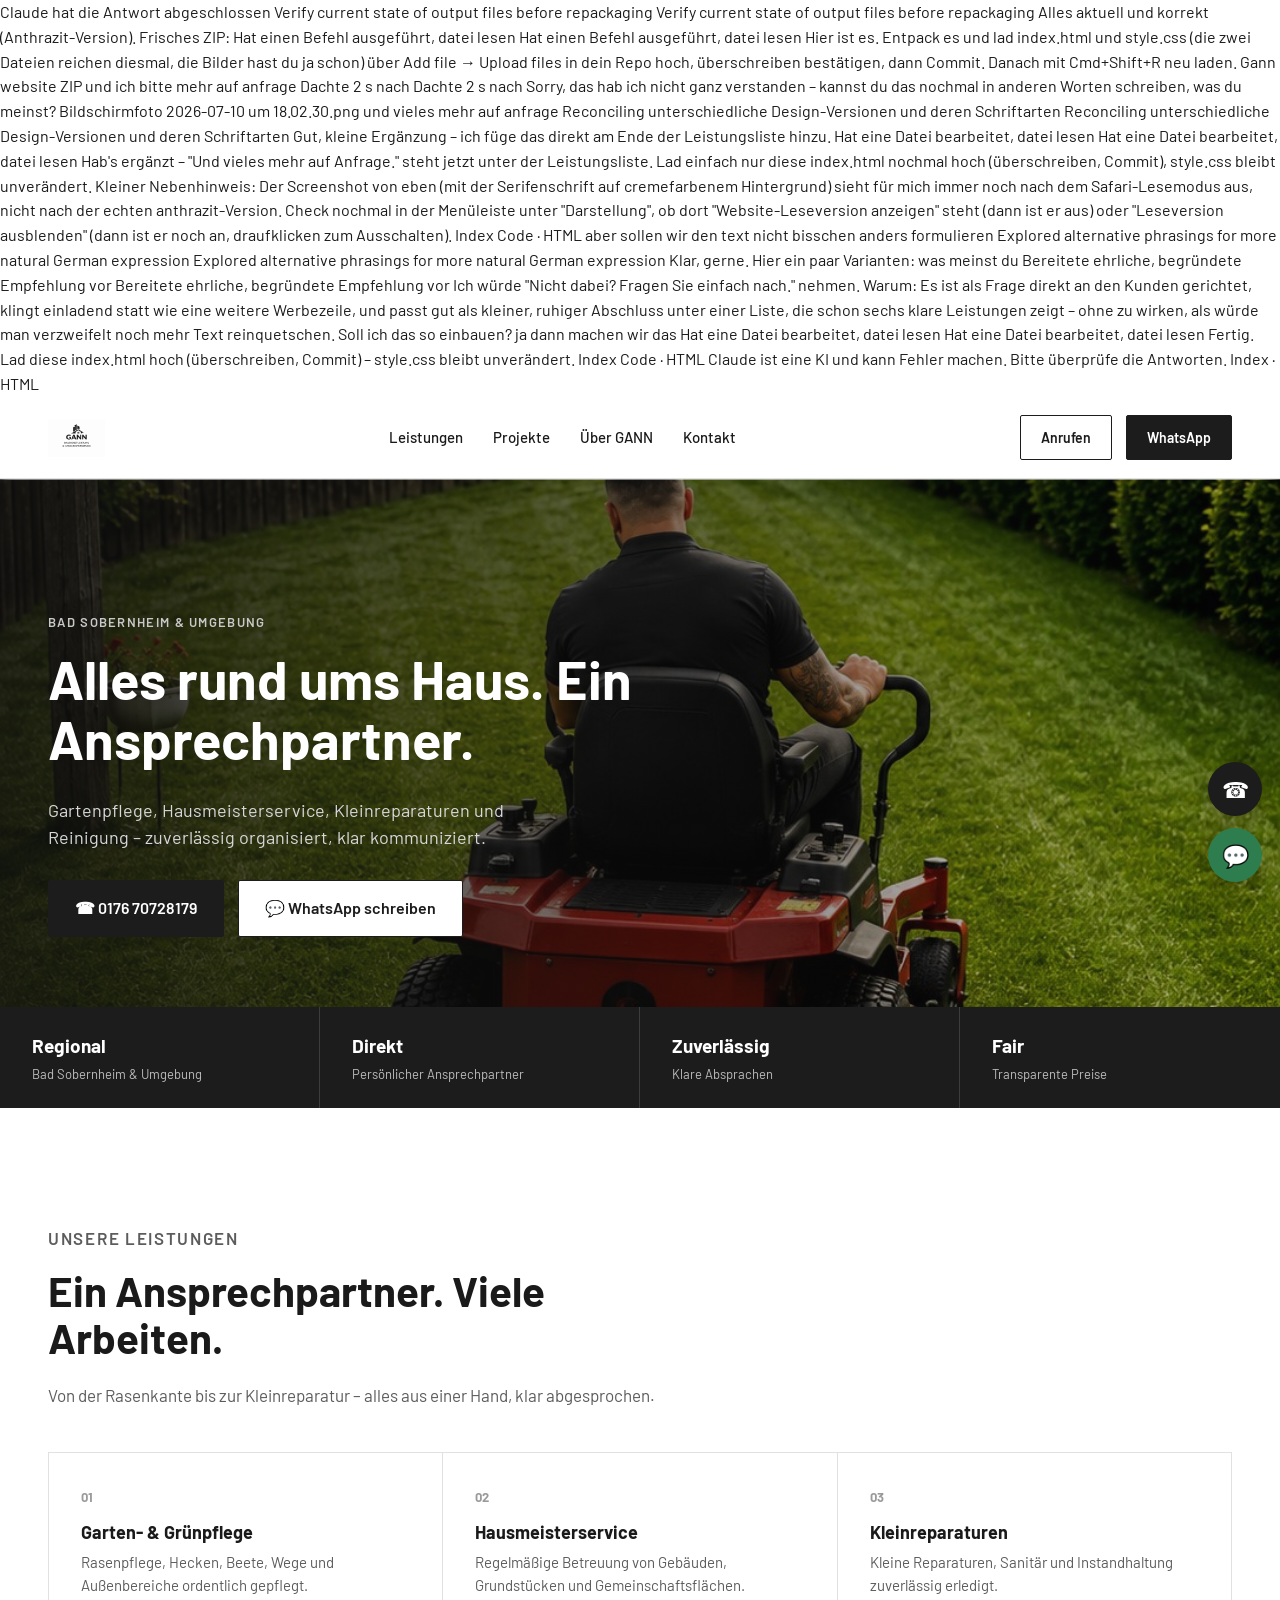
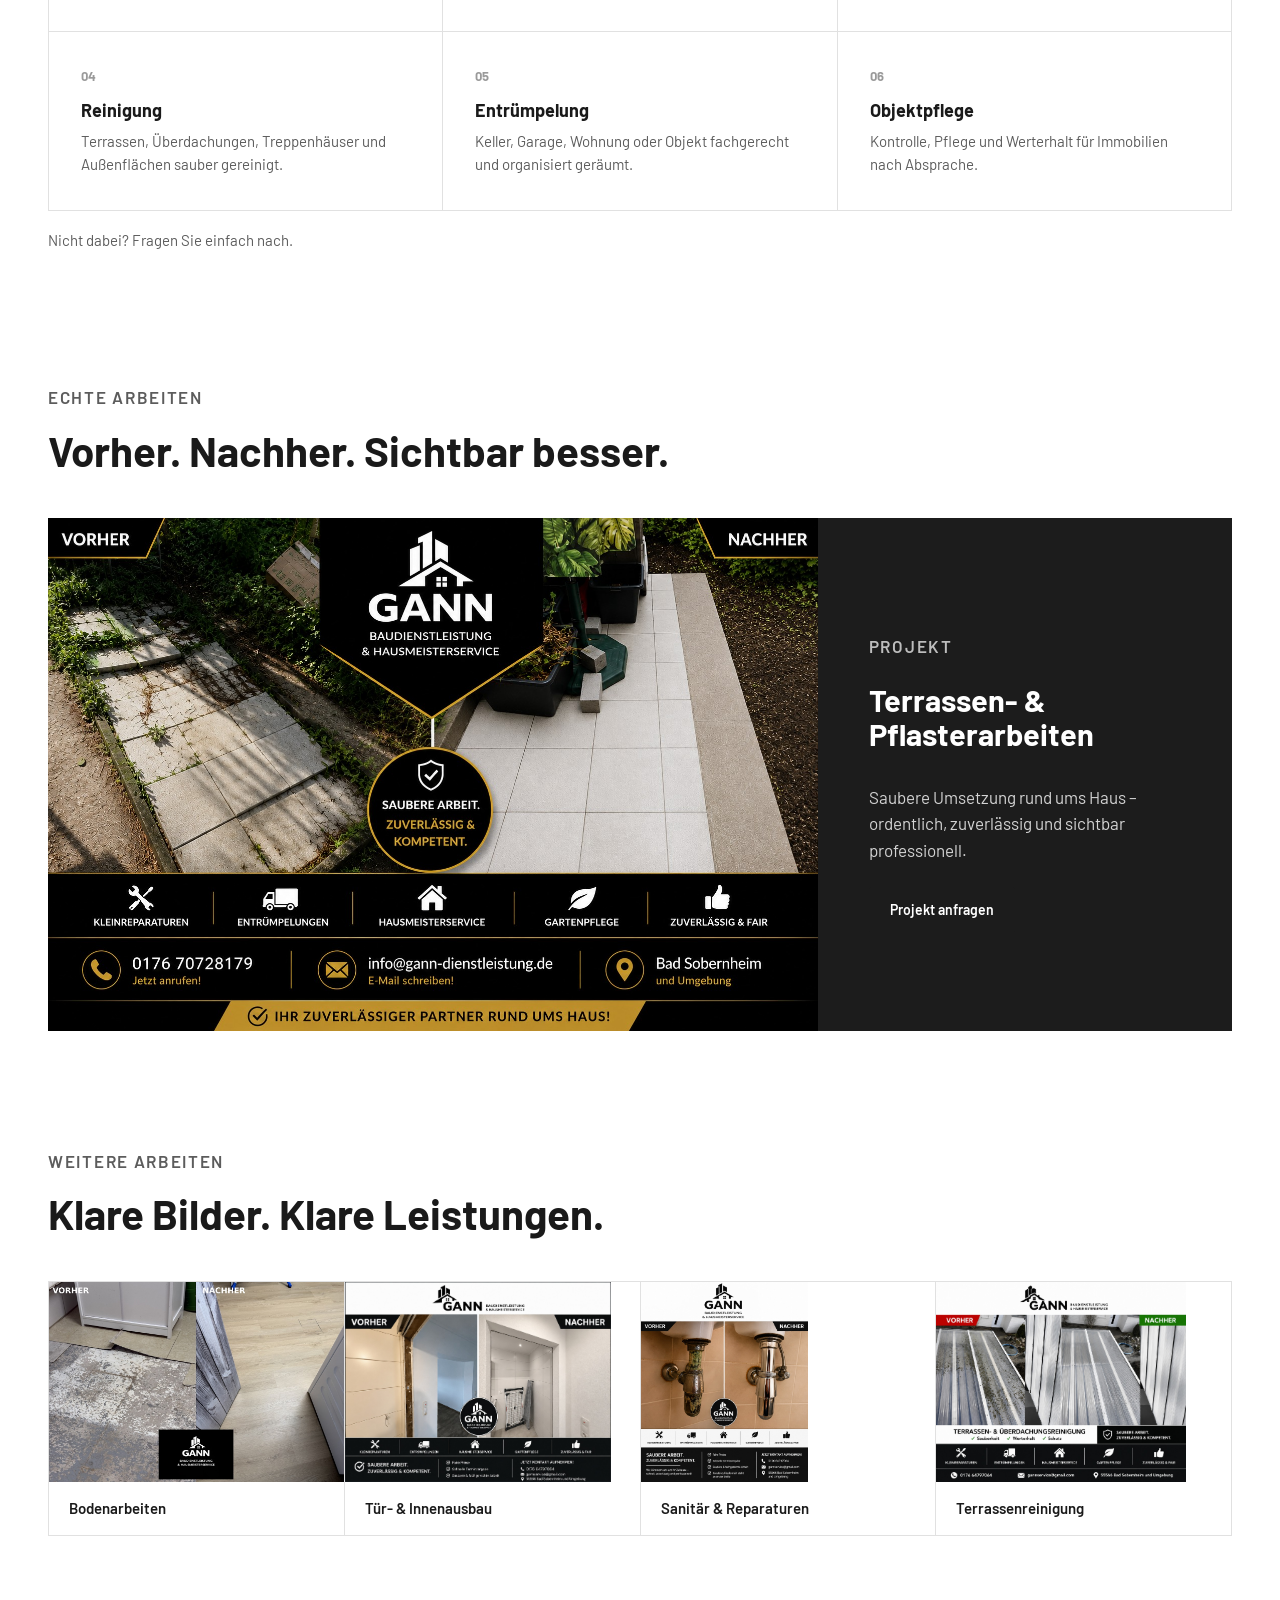
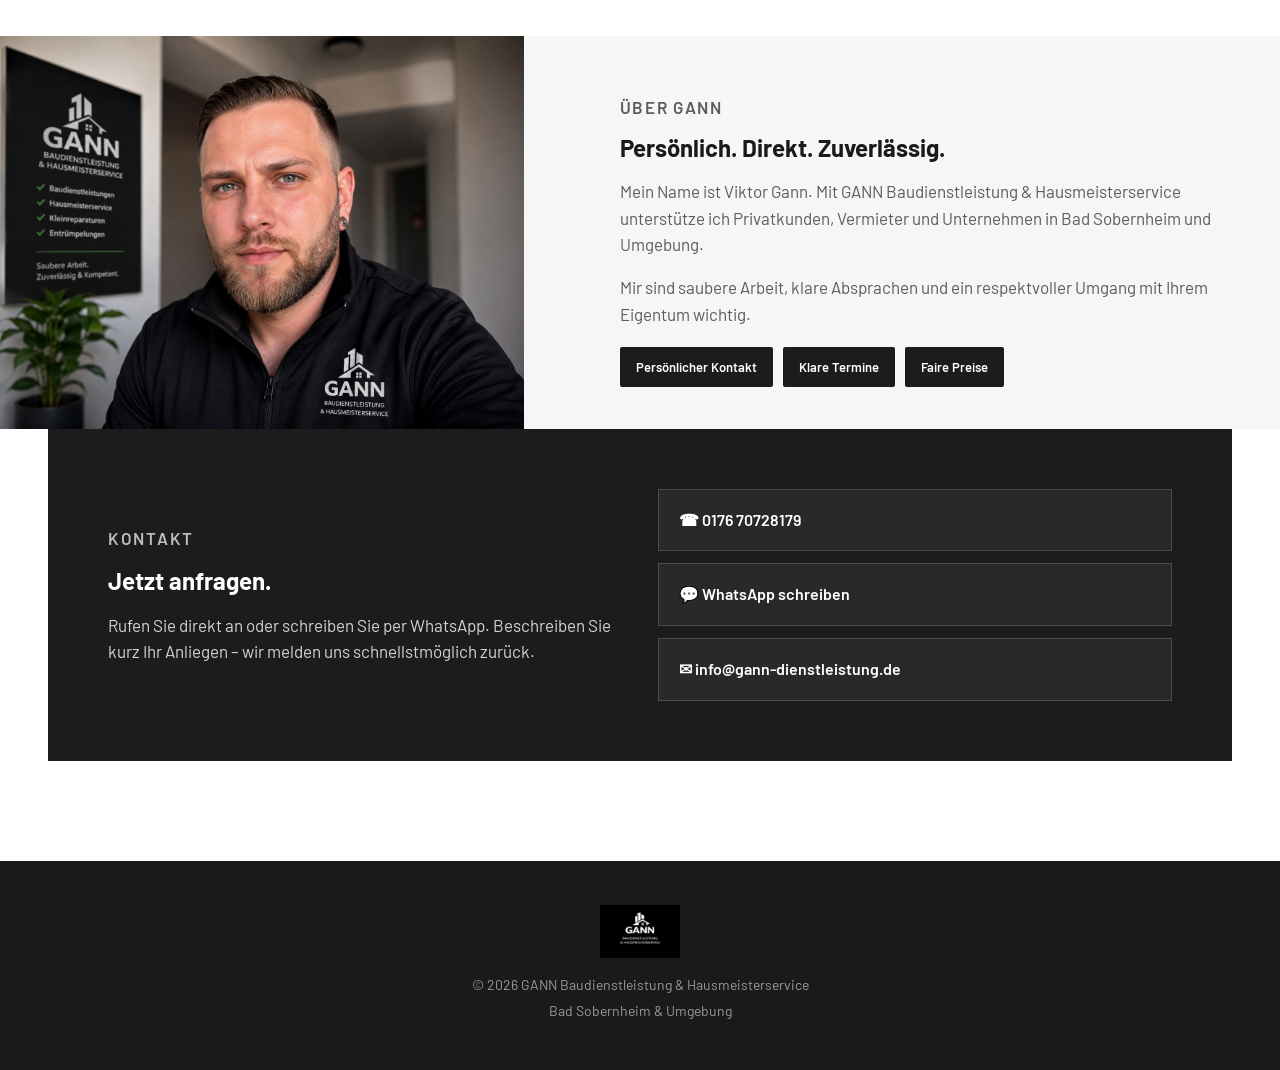
==== commit bb6d946a: "Update index.html" ====
--- a/index.html
+++ b/index.html
@@ -1,3 +1,80 @@
+
+Claude hat die Antwort abgeschlossen
+
+Verify current state of output files before repackaging
+Verify current state of output files before repackaging
+Alles aktuell und korrekt (Anthrazit-Version). Frisches ZIP:
+
+
+Hat einen Befehl ausgeführt, datei lesen
+Hat einen Befehl ausgeführt, datei lesen
+Hier ist es. Entpack es und lad index.html und style.css (die zwei Dateien reichen diesmal, die Bilder hast du ja schon) über Add file → Upload files in dein Repo hoch, überschreiben bestätigen, dann Commit. Danach mit Cmd+Shift+R neu laden.
+
+
+Gann website
+ZIP 
+und ich bitte mehr auf anfrage
+
+
+Dachte 2 s nach
+Dachte 2 s nach
+Sorry, das hab ich nicht ganz verstanden – kannst du das nochmal in anderen Worten schreiben, was du meinst?
+
+Bildschirmfoto 2026-07-10 um 18.02.30.png
+und vieles mehr auf anfrage
+
+
+Reconciling unterschiedliche Design-Versionen und deren Schriftarten
+Reconciling unterschiedliche Design-Versionen und deren Schriftarten
+Gut, kleine Ergänzung – ich füge das direkt am Ende der Leistungsliste hinzu.
+
+
+Hat eine Datei bearbeitet, datei lesen
+Hat eine Datei bearbeitet, datei lesen
+Hab's ergänzt – "Und vieles mehr auf Anfrage." steht jetzt unter der Leistungsliste. Lad einfach nur diese index.html nochmal hoch (überschreiben, Commit), style.css bleibt unverändert.
+
+Kleiner Nebenhinweis: Der Screenshot von eben (mit der Serifenschrift auf cremefarbenem Hintergrund) sieht für mich immer noch nach dem Safari-Lesemodus aus, nicht nach der echten anthrazit-Version. Check nochmal in der Menüleiste unter "Darstellung", ob dort "Website-Leseversion anzeigen" steht (dann ist er aus) oder "Leseversion ausblenden" (dann ist er noch an, draufklicken zum Ausschalten).
+
+
+Index
+Code · HTML 
+aber sollen wir den text nicht bisschen anders formulieren
+
+
+Explored alternative phrasings for more natural German expression
+Explored alternative phrasings for more natural German expression
+Klar, gerne. Hier ein paar Varianten:
+
+was meinst du
+
+
+Bereitete ehrliche, begründete Empfehlung vor
+Bereitete ehrliche, begründete Empfehlung vor
+Ich würde "Nicht dabei? Fragen Sie einfach nach." nehmen.
+
+Warum: Es ist als Frage direkt an den Kunden gerichtet, klingt einladend statt wie eine weitere Werbezeile, und passt gut als kleiner, ruhiger Abschluss unter einer Liste, die schon sechs klare Leistungen zeigt – ohne zu wirken, als würde man verzweifelt noch mehr Text reinquetschen.
+
+Soll ich das so einbauen?
+
+ja dann machen wir das
+
+
+Hat eine Datei bearbeitet, datei lesen
+Hat eine Datei bearbeitet, datei lesen
+Fertig. Lad diese index.html hoch (überschreiben, Commit) – style.css bleibt unverändert.
+
+
+Index
+Code · HTML 
+
+
+
+
+
+Claude ist eine KI und kann Fehler machen. Bitte überprüfe die Antworten.
+
+
+Index · HTML
 <!doctype html>
 <html lang="de">
 <head>
@@ -21,7 +98,7 @@
       <a class="btn solid" href="https://wa.me/4917670728179">WhatsApp</a>
     </div>
   </header>
-
+ 
   <main id="start">
     <section class="hero">
       <div class="hero-img">
@@ -38,14 +115,14 @@
         </div>
       </div>
     </section>
-
+ 
     <section class="trust">
       <div><strong>Regional</strong><span>Bad Sobernheim & Umgebung</span></div>
       <div><strong>Direkt</strong><span>Persönlicher Ansprechpartner</span></div>
       <div><strong>Zuverlässig</strong><span>Klare Absprachen</span></div>
       <div><strong>Fair</strong><span>Transparente Preise</span></div>
     </section>
-
+ 
     <section class="section" id="leistungen">
       <div class="section-head">
         <p class="eyebrow">Unsere Leistungen</p>
@@ -60,8 +137,9 @@
         <article><span class="num">05</span><h3>Entrümpelung</h3><p>Keller, Garage, Wohnung oder Objekt fachgerecht und organisiert geräumt.</p></article>
         <article><span class="num">06</span><h3>Objektpflege</h3><p>Kontrolle, Pflege und Werterhalt für Immobilien nach Absprache.</p></article>
       </div>
-    </section>
-
+      <p style="margin-top:18px;color:var(--muted);font-size:15px">Nicht dabei? Fragen Sie einfach nach.</p>
+    </section>
+ 
     <section class="section" id="projekte" style="padding-top:0">
       <div class="section-head">
         <p class="eyebrow">Echte Arbeiten</p>
@@ -77,7 +155,7 @@
         </div>
       </div>
     </section>
-
+ 
     <section class="section" style="padding-top:0">
       <div class="section-head">
         <p class="eyebrow">Weitere Arbeiten</p>
@@ -90,7 +168,7 @@
         <article><img src="assets/terrassenreinigung.jpg" alt="Terrassen- und Überdachungsreinigung"><h3>Terrassenreinigung</h3></article>
       </div>
     </section>
-
+ 
     <section class="about" id="ueber">
       <img src="assets/portrait-viktor.jpg" alt="Viktor Gann">
       <div style="padding:0 48px">
@@ -101,7 +179,7 @@
         <div class="badges"><span>Persönlicher Kontakt</span><span>Klare Termine</span><span>Faire Preise</span></div>
       </div>
     </section>
-
+ 
     <section class="contact" id="kontakt">
       <div>
         <p class="eyebrow" style="color:#bdbdbd">Kontakt</p>
@@ -115,16 +193,17 @@
       </div>
     </section>
   </main>
-
+ 
   <footer>
     <img src="assets/logo-white.png" alt="GANN Logo">
     <p>© 2026 GANN Baudienstleistung & Hausmeisterservice</p>
     <p>Bad Sobernheim & Umgebung</p>
   </footer>
-
+ 
   <div class="float-actions">
     <a href="tel:+4917670728179">☎</a>
     <a class="wa" href="https://wa.me/4917670728179">💬</a>
   </div>
 </body>
 </html>
+ 
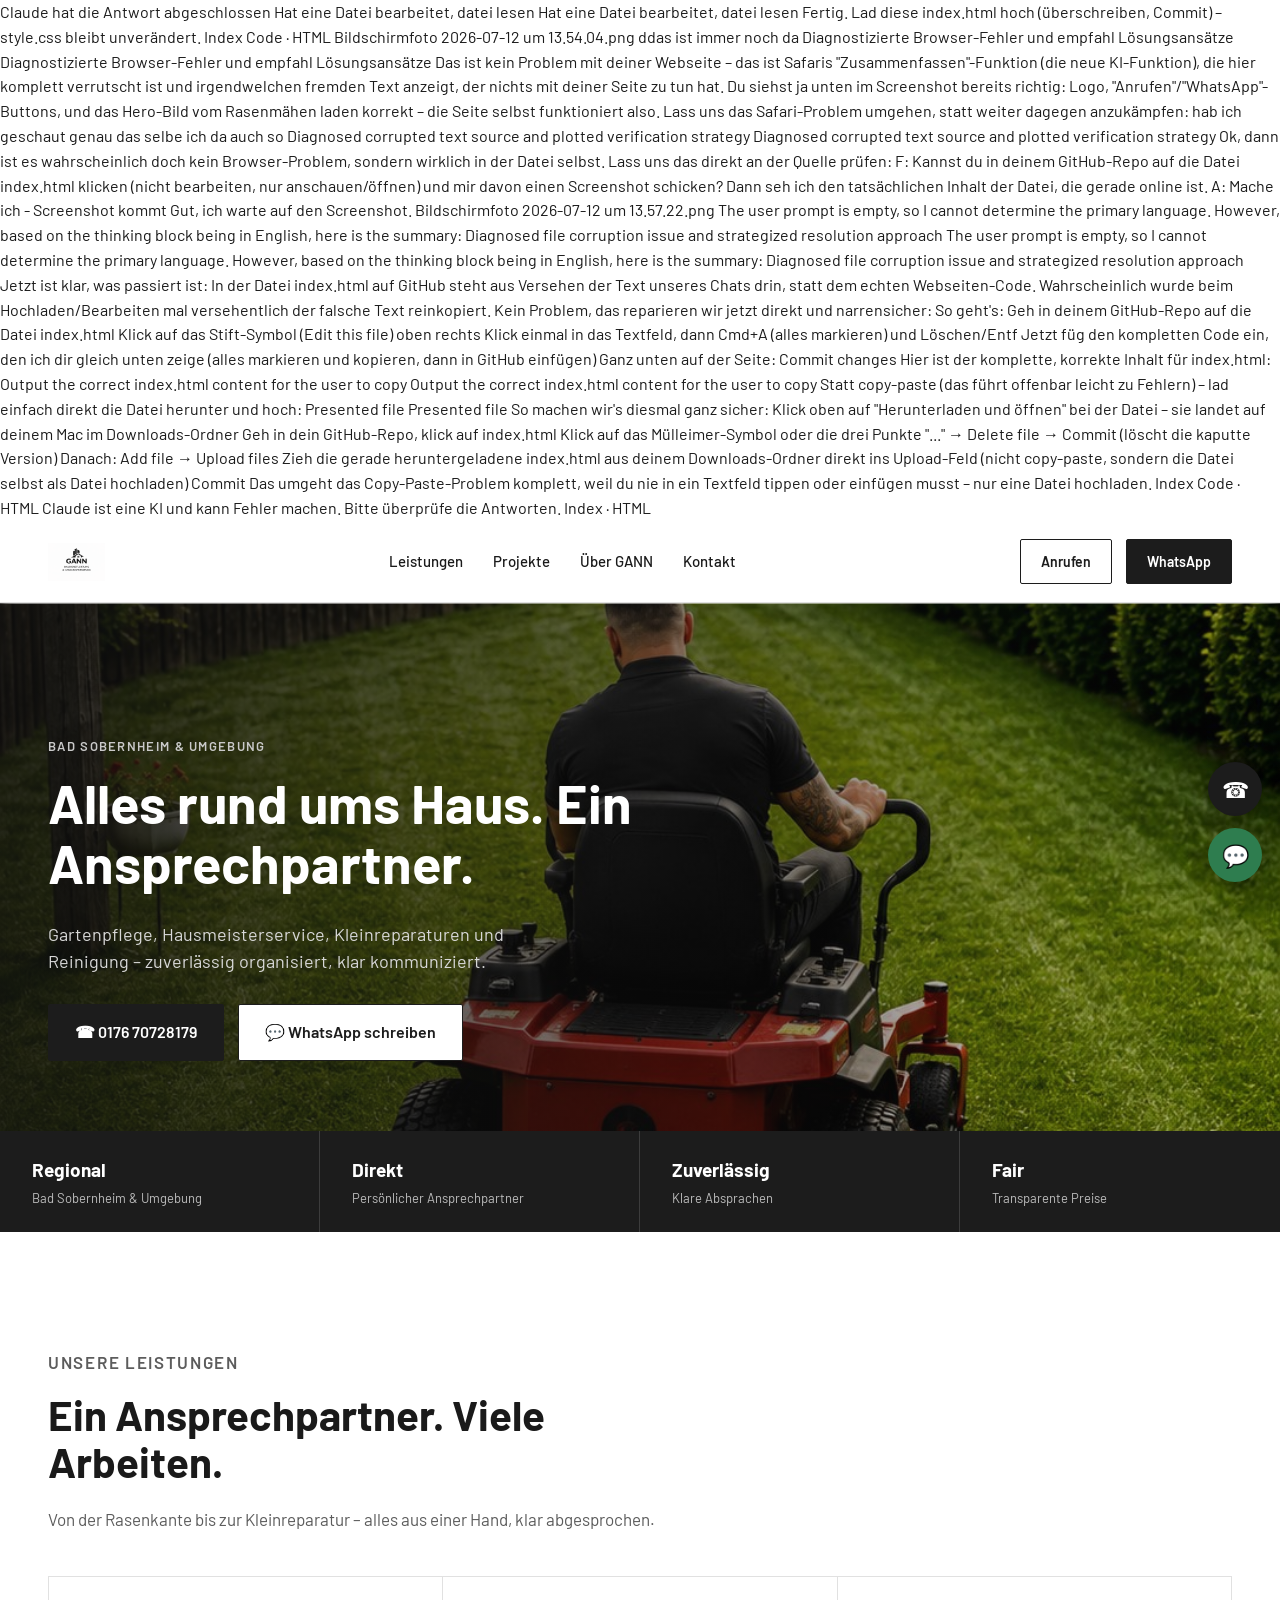
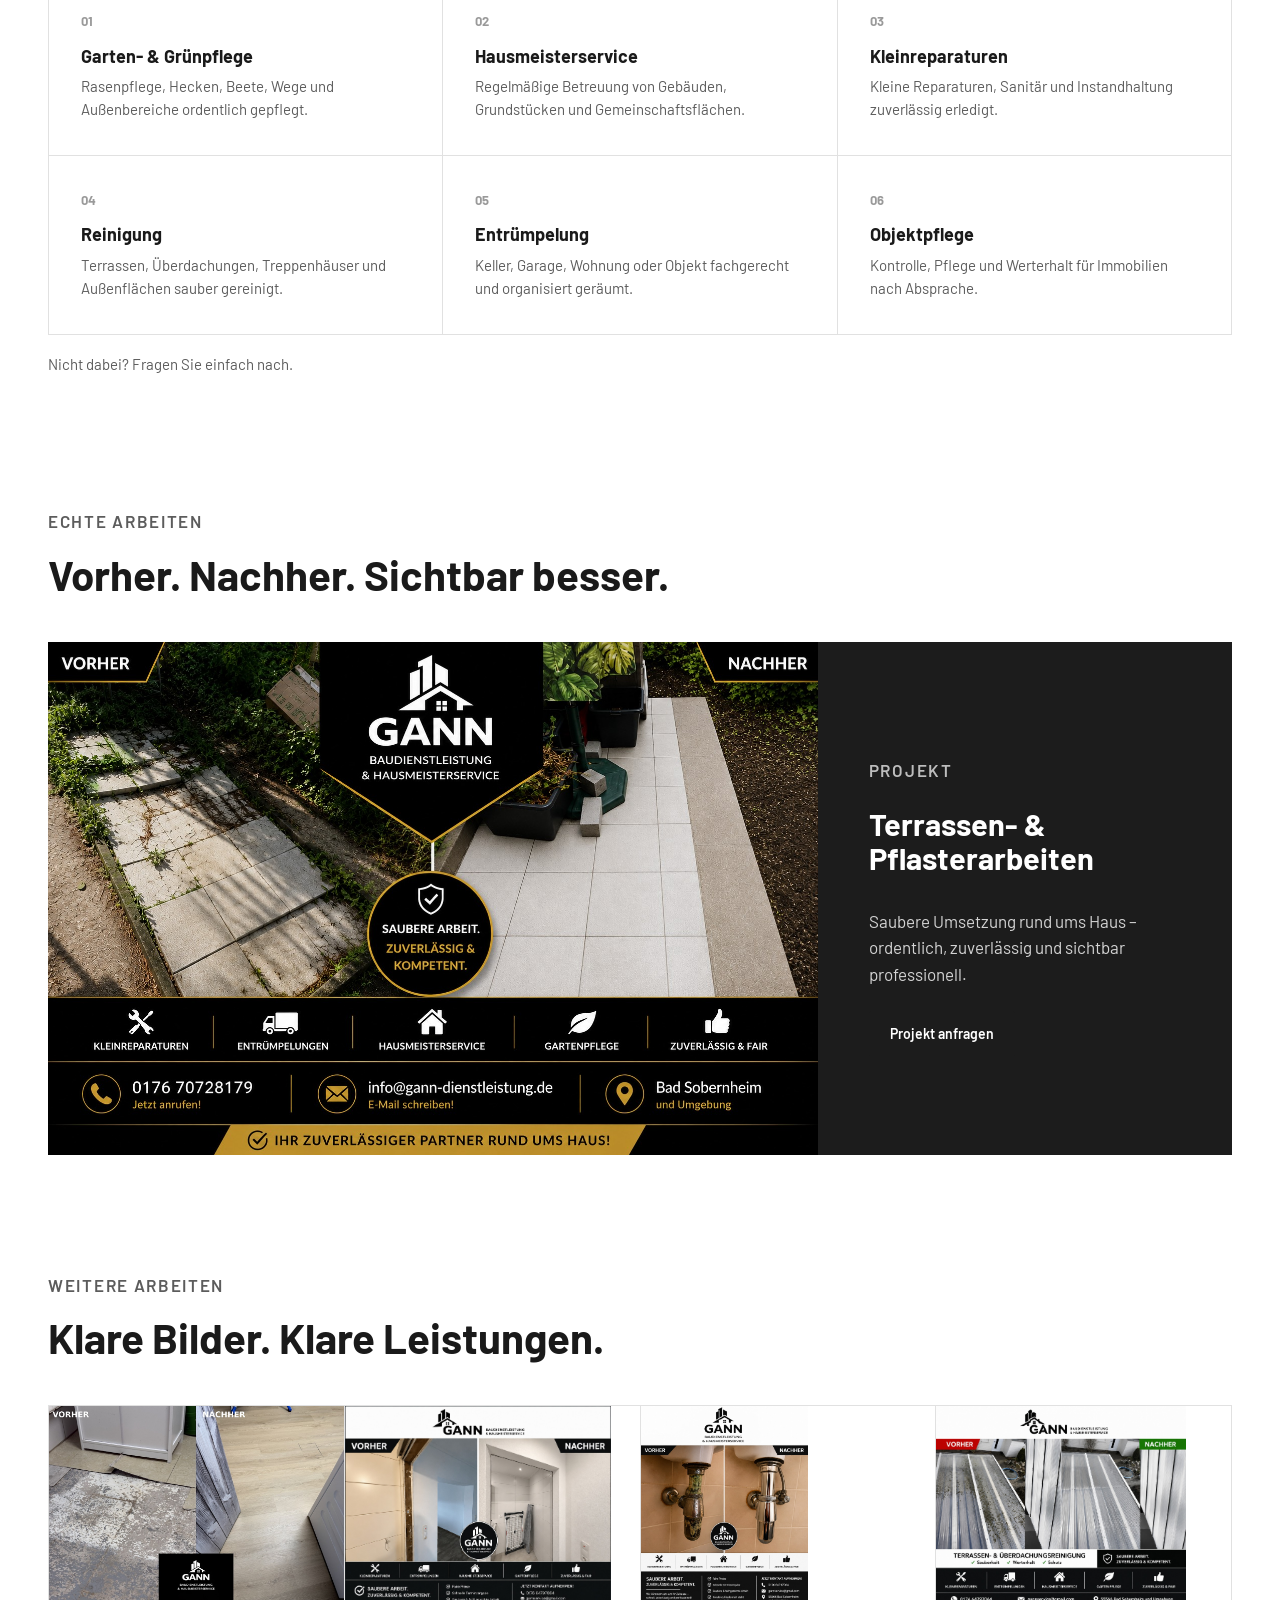
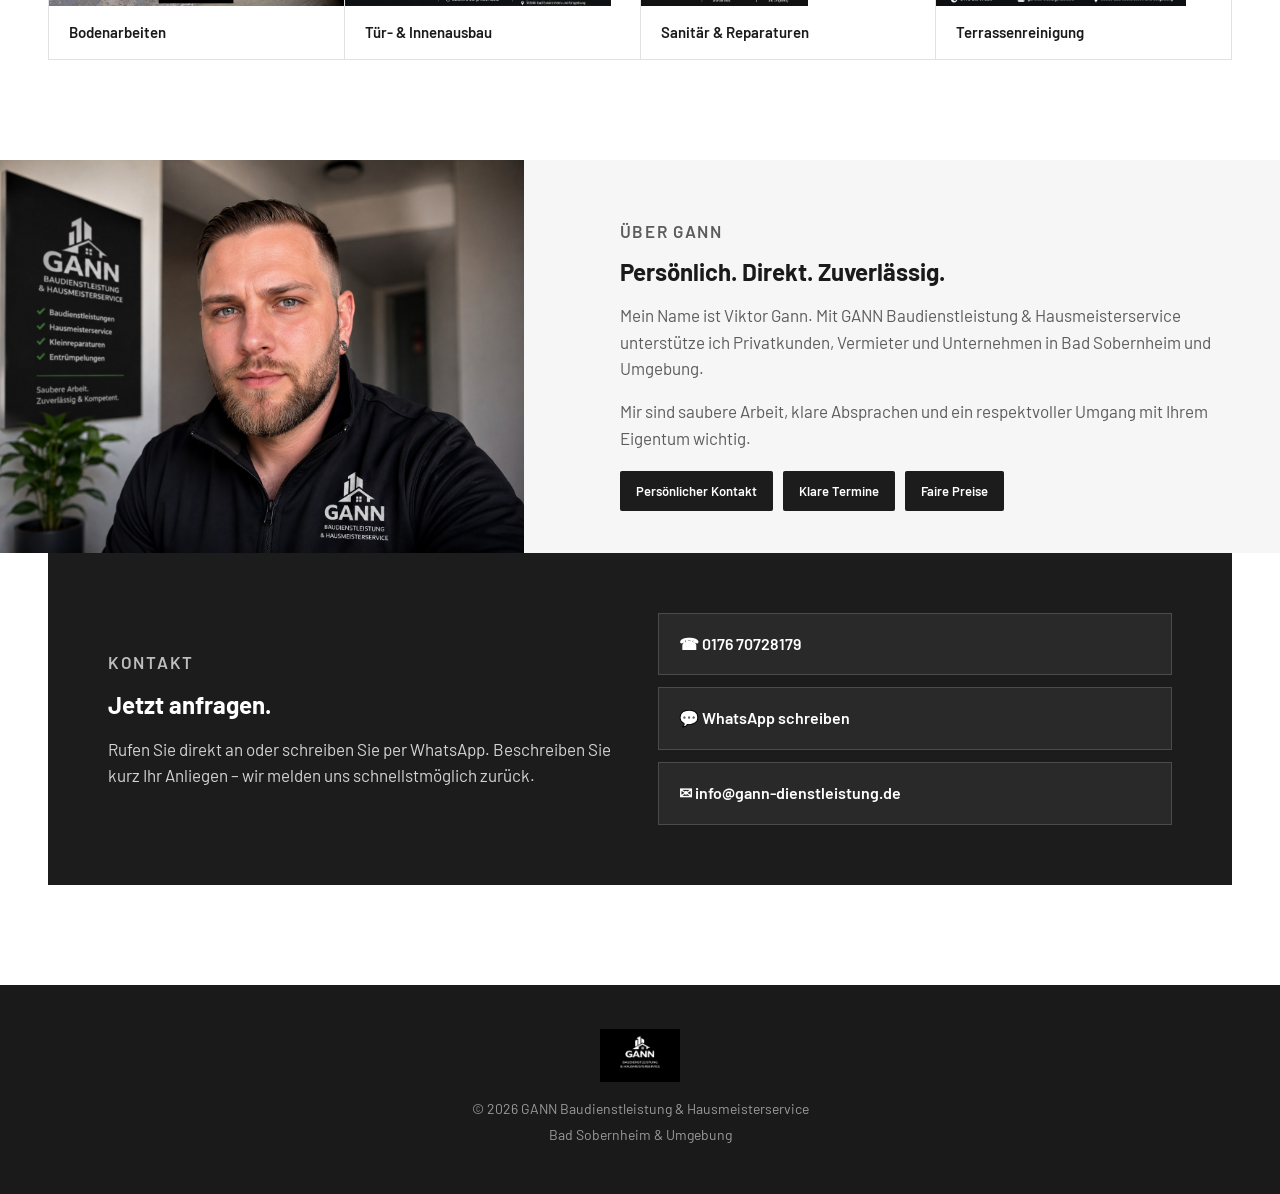
==== commit fc1abe49: "Update index.html" ====
--- a/index.html
+++ b/index.html
@@ -1,67 +1,67 @@
 
 Claude hat die Antwort abgeschlossen
-
-Verify current state of output files before repackaging
-Verify current state of output files before repackaging
-Alles aktuell und korrekt (Anthrazit-Version). Frisches ZIP:
-
-
-Hat einen Befehl ausgeführt, datei lesen
-Hat einen Befehl ausgeführt, datei lesen
-Hier ist es. Entpack es und lad index.html und style.css (die zwei Dateien reichen diesmal, die Bilder hast du ja schon) über Add file → Upload files in dein Repo hoch, überschreiben bestätigen, dann Commit. Danach mit Cmd+Shift+R neu laden.
-
-
-Gann website
-ZIP 
-und ich bitte mehr auf anfrage
-
-
-Dachte 2 s nach
-Dachte 2 s nach
-Sorry, das hab ich nicht ganz verstanden – kannst du das nochmal in anderen Worten schreiben, was du meinst?
-
-Bildschirmfoto 2026-07-10 um 18.02.30.png
-und vieles mehr auf anfrage
-
-
-Reconciling unterschiedliche Design-Versionen und deren Schriftarten
-Reconciling unterschiedliche Design-Versionen und deren Schriftarten
-Gut, kleine Ergänzung – ich füge das direkt am Ende der Leistungsliste hinzu.
-
-
-Hat eine Datei bearbeitet, datei lesen
-Hat eine Datei bearbeitet, datei lesen
-Hab's ergänzt – "Und vieles mehr auf Anfrage." steht jetzt unter der Leistungsliste. Lad einfach nur diese index.html nochmal hoch (überschreiben, Commit), style.css bleibt unverändert.
-
-Kleiner Nebenhinweis: Der Screenshot von eben (mit der Serifenschrift auf cremefarbenem Hintergrund) sieht für mich immer noch nach dem Safari-Lesemodus aus, nicht nach der echten anthrazit-Version. Check nochmal in der Menüleiste unter "Darstellung", ob dort "Website-Leseversion anzeigen" steht (dann ist er aus) oder "Leseversion ausblenden" (dann ist er noch an, draufklicken zum Ausschalten).
-
-
-Index
-Code · HTML 
-aber sollen wir den text nicht bisschen anders formulieren
-
-
-Explored alternative phrasings for more natural German expression
-Explored alternative phrasings for more natural German expression
-Klar, gerne. Hier ein paar Varianten:
-
-was meinst du
-
-
-Bereitete ehrliche, begründete Empfehlung vor
-Bereitete ehrliche, begründete Empfehlung vor
-Ich würde "Nicht dabei? Fragen Sie einfach nach." nehmen.
-
-Warum: Es ist als Frage direkt an den Kunden gerichtet, klingt einladend statt wie eine weitere Werbezeile, und passt gut als kleiner, ruhiger Abschluss unter einer Liste, die schon sechs klare Leistungen zeigt – ohne zu wirken, als würde man verzweifelt noch mehr Text reinquetschen.
-
-Soll ich das so einbauen?
-
-ja dann machen wir das
-
 
 Hat eine Datei bearbeitet, datei lesen
 Hat eine Datei bearbeitet, datei lesen
 Fertig. Lad diese index.html hoch (überschreiben, Commit) – style.css bleibt unverändert.
+
+
+Index
+Code · HTML 
+Bildschirmfoto 2026-07-12 um 13.54.04.png
+ddas ist immer noch da
+
+
+Diagnostizierte Browser-Fehler und empfahl Lösungsansätze
+Diagnostizierte Browser-Fehler und empfahl Lösungsansätze
+Das ist kein Problem mit deiner Webseite – das ist Safaris "Zusammenfassen"-Funktion (die neue KI-Funktion), die hier komplett verrutscht ist und irgendwelchen fremden Text anzeigt, der nichts mit deiner Seite zu tun hat. Du siehst ja unten im Screenshot bereits richtig: Logo, "Anrufen"/"WhatsApp"-Buttons, und das Hero-Bild vom Rasenmähen laden korrekt – die Seite selbst funktioniert also.
+
+Lass uns das Safari-Problem umgehen, statt weiter dagegen anzukämpfen:
+
+hab ich geschaut genau das selbe ich da auch so
+
+
+Diagnosed corrupted text source and plotted verification strategy
+Diagnosed corrupted text source and plotted verification strategy
+Ok, dann ist es wahrscheinlich doch kein Browser-Problem, sondern wirklich in der Datei selbst. Lass uns das direkt an der Quelle prüfen:
+
+F: Kannst du in deinem GitHub-Repo auf die Datei index.html klicken (nicht bearbeiten, nur anschauen/öffnen) und mir davon einen Screenshot schicken? Dann seh ich den tatsächlichen Inhalt der Datei, die gerade online ist.
+A: Mache ich - Screenshot kommt
+
+Gut, ich warte auf den Screenshot.
+
+Bildschirmfoto 2026-07-12 um 13.57.22.png
+
+The user prompt is empty, so I cannot determine the primary language. However, based on the thinking block being in English, here is the summary: Diagnosed file corruption issue and strategized resolution approach
+The user prompt is empty, so I cannot determine the primary language. However, based on the thinking block being in English, here is the summary: Diagnosed file corruption issue and strategized resolution approach
+Jetzt ist klar, was passiert ist: In der Datei index.html auf GitHub steht aus Versehen der Text unseres Chats drin, statt dem echten Webseiten-Code. Wahrscheinlich wurde beim Hochladen/Bearbeiten mal versehentlich der falsche Text reinkopiert. Kein Problem, das reparieren wir jetzt direkt und narrensicher:
+
+So geht's:
+
+Geh in deinem GitHub-Repo auf die Datei index.html
+Klick auf das Stift-Symbol (Edit this file) oben rechts
+Klick einmal in das Textfeld, dann Cmd+A (alles markieren) und Löschen/Entf
+Jetzt füg den kompletten Code ein, den ich dir gleich unten zeige (alles markieren und kopieren, dann in GitHub einfügen)
+Ganz unten auf der Seite: Commit changes
+Hier ist der komplette, korrekte Inhalt für index.html:
+
+
+Output the correct index.html content for the user to copy
+Output the correct index.html content for the user to copy
+Statt copy-paste (das führt offenbar leicht zu Fehlern) – lad einfach direkt die Datei herunter und hoch:
+
+
+Presented file
+Presented file
+So machen wir's diesmal ganz sicher:
+
+Klick oben auf "Herunterladen und öffnen" bei der Datei – sie landet auf deinem Mac im Downloads-Ordner
+Geh in dein GitHub-Repo, klick auf index.html
+Klick auf das Mülleimer-Symbol oder die drei Punkte "..." → Delete file → Commit (löscht die kaputte Version)
+Danach: Add file → Upload files
+Zieh die gerade heruntergeladene index.html aus deinem Downloads-Ordner direkt ins Upload-Feld (nicht copy-paste, sondern die Datei selbst als Datei hochladen)
+Commit
+Das umgeht das Copy-Paste-Problem komplett, weil du nie in ein Textfeld tippen oder einfügen musst – nur eine Datei hochladen.
 
 
 Index
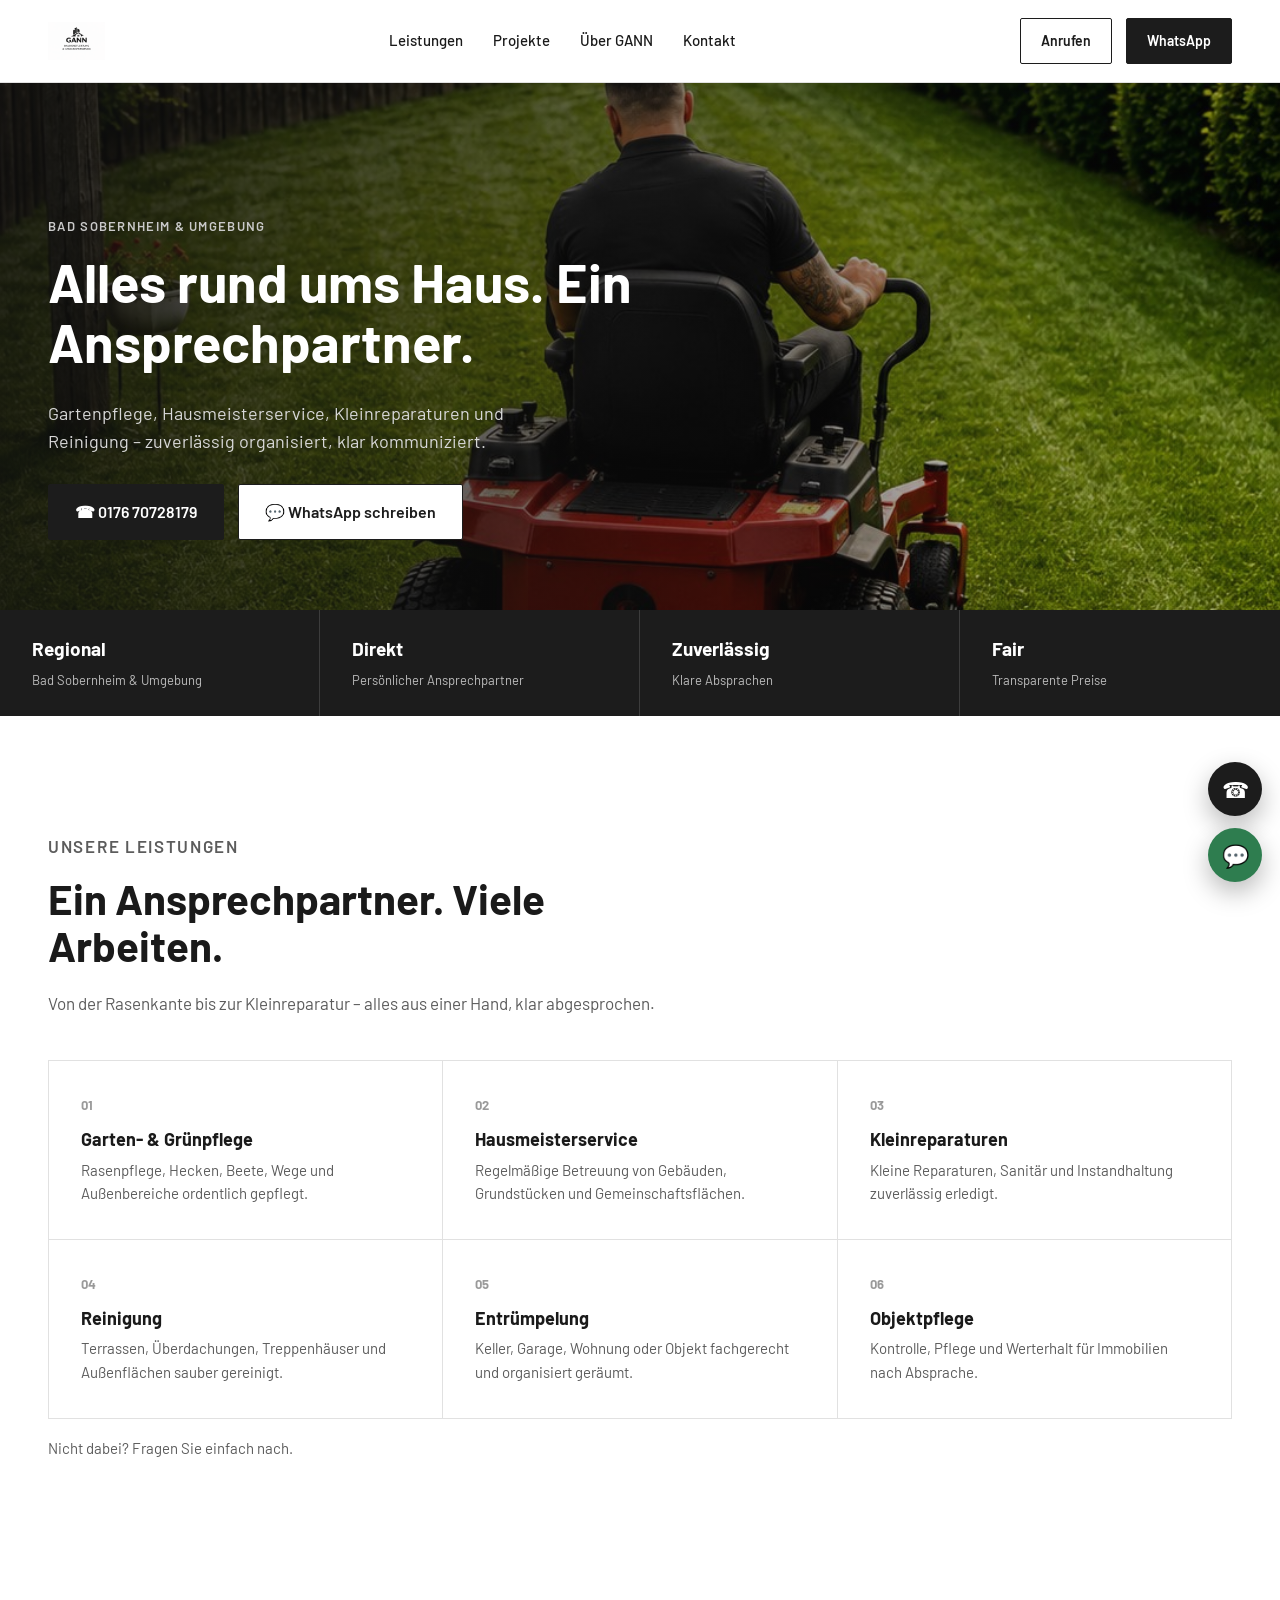
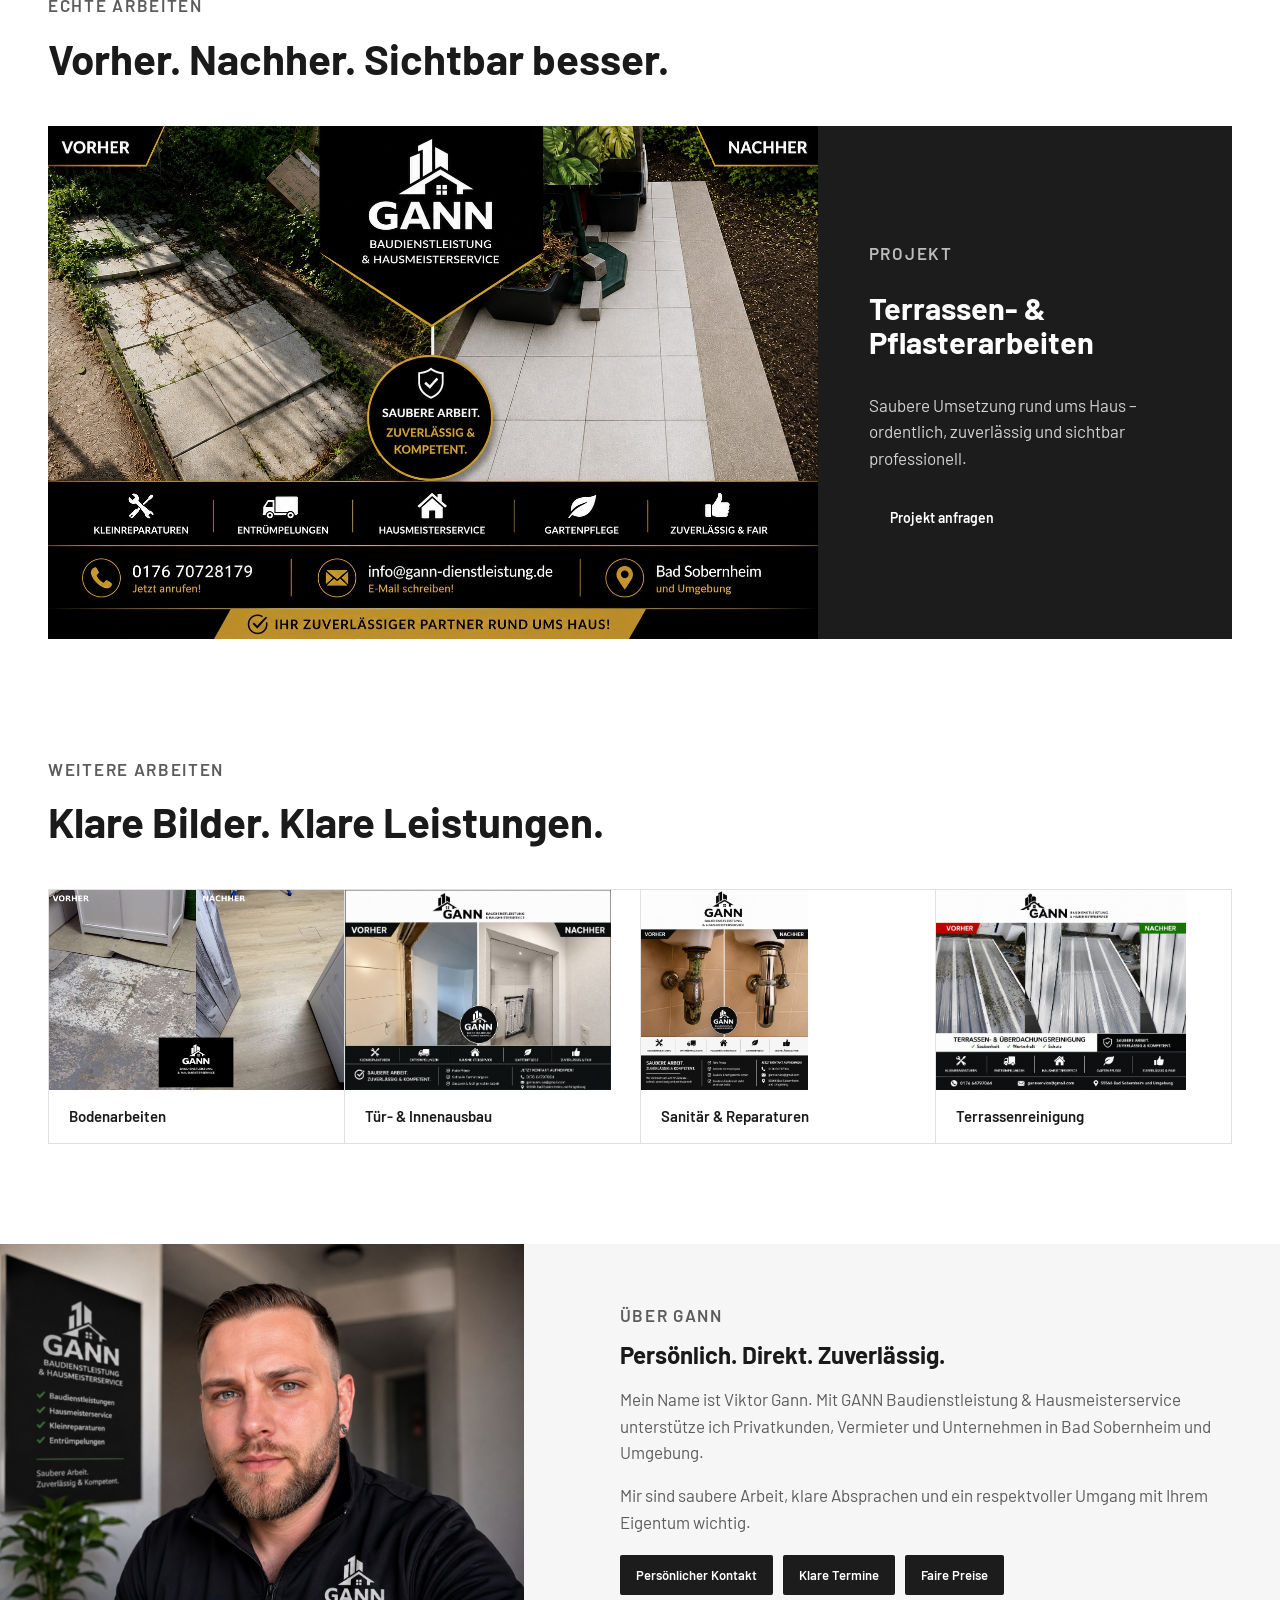
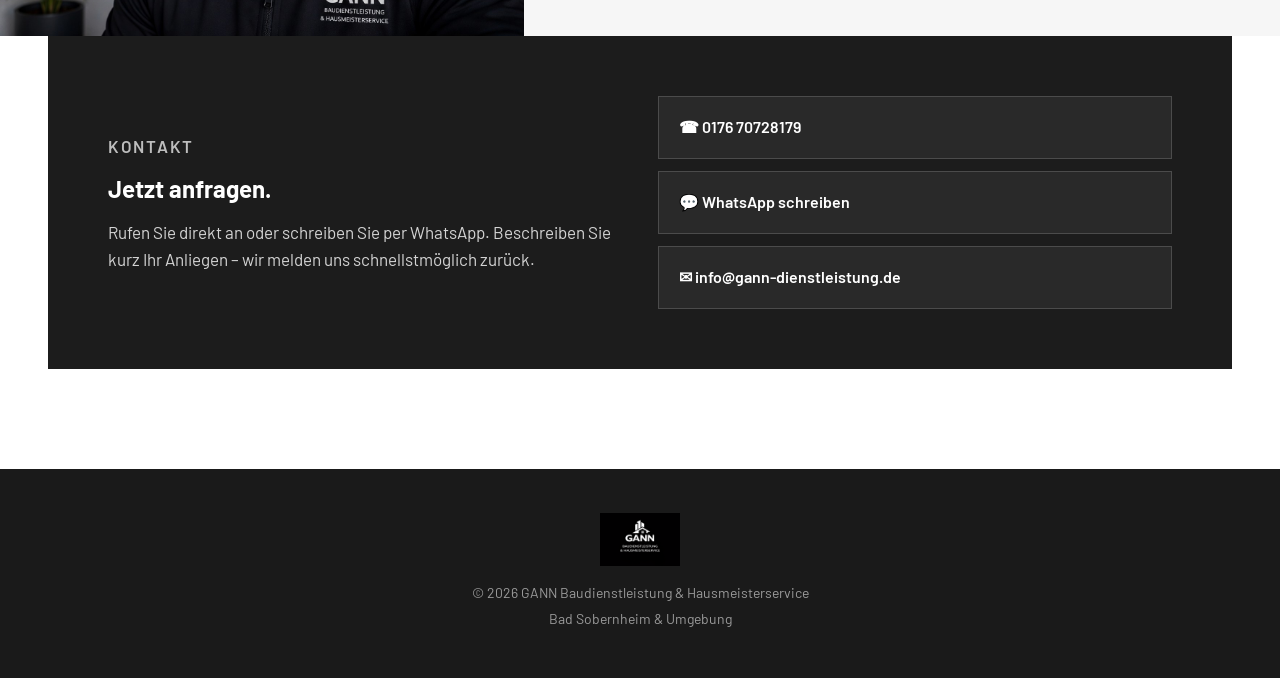
==== commit bcd73166: "Update index.html" ====
--- a/index.html
+++ b/index.html
@@ -1,80 +1,3 @@
-
-Claude hat die Antwort abgeschlossen
-
-Hat eine Datei bearbeitet, datei lesen
-Hat eine Datei bearbeitet, datei lesen
-Fertig. Lad diese index.html hoch (überschreiben, Commit) – style.css bleibt unverändert.
-
-
-Index
-Code · HTML 
-Bildschirmfoto 2026-07-12 um 13.54.04.png
-ddas ist immer noch da
-
-
-Diagnostizierte Browser-Fehler und empfahl Lösungsansätze
-Diagnostizierte Browser-Fehler und empfahl Lösungsansätze
-Das ist kein Problem mit deiner Webseite – das ist Safaris "Zusammenfassen"-Funktion (die neue KI-Funktion), die hier komplett verrutscht ist und irgendwelchen fremden Text anzeigt, der nichts mit deiner Seite zu tun hat. Du siehst ja unten im Screenshot bereits richtig: Logo, "Anrufen"/"WhatsApp"-Buttons, und das Hero-Bild vom Rasenmähen laden korrekt – die Seite selbst funktioniert also.
-
-Lass uns das Safari-Problem umgehen, statt weiter dagegen anzukämpfen:
-
-hab ich geschaut genau das selbe ich da auch so
-
-
-Diagnosed corrupted text source and plotted verification strategy
-Diagnosed corrupted text source and plotted verification strategy
-Ok, dann ist es wahrscheinlich doch kein Browser-Problem, sondern wirklich in der Datei selbst. Lass uns das direkt an der Quelle prüfen:
-
-F: Kannst du in deinem GitHub-Repo auf die Datei index.html klicken (nicht bearbeiten, nur anschauen/öffnen) und mir davon einen Screenshot schicken? Dann seh ich den tatsächlichen Inhalt der Datei, die gerade online ist.
-A: Mache ich - Screenshot kommt
-
-Gut, ich warte auf den Screenshot.
-
-Bildschirmfoto 2026-07-12 um 13.57.22.png
-
-The user prompt is empty, so I cannot determine the primary language. However, based on the thinking block being in English, here is the summary: Diagnosed file corruption issue and strategized resolution approach
-The user prompt is empty, so I cannot determine the primary language. However, based on the thinking block being in English, here is the summary: Diagnosed file corruption issue and strategized resolution approach
-Jetzt ist klar, was passiert ist: In der Datei index.html auf GitHub steht aus Versehen der Text unseres Chats drin, statt dem echten Webseiten-Code. Wahrscheinlich wurde beim Hochladen/Bearbeiten mal versehentlich der falsche Text reinkopiert. Kein Problem, das reparieren wir jetzt direkt und narrensicher:
-
-So geht's:
-
-Geh in deinem GitHub-Repo auf die Datei index.html
-Klick auf das Stift-Symbol (Edit this file) oben rechts
-Klick einmal in das Textfeld, dann Cmd+A (alles markieren) und Löschen/Entf
-Jetzt füg den kompletten Code ein, den ich dir gleich unten zeige (alles markieren und kopieren, dann in GitHub einfügen)
-Ganz unten auf der Seite: Commit changes
-Hier ist der komplette, korrekte Inhalt für index.html:
-
-
-Output the correct index.html content for the user to copy
-Output the correct index.html content for the user to copy
-Statt copy-paste (das führt offenbar leicht zu Fehlern) – lad einfach direkt die Datei herunter und hoch:
-
-
-Presented file
-Presented file
-So machen wir's diesmal ganz sicher:
-
-Klick oben auf "Herunterladen und öffnen" bei der Datei – sie landet auf deinem Mac im Downloads-Ordner
-Geh in dein GitHub-Repo, klick auf index.html
-Klick auf das Mülleimer-Symbol oder die drei Punkte "..." → Delete file → Commit (löscht die kaputte Version)
-Danach: Add file → Upload files
-Zieh die gerade heruntergeladene index.html aus deinem Downloads-Ordner direkt ins Upload-Feld (nicht copy-paste, sondern die Datei selbst als Datei hochladen)
-Commit
-Das umgeht das Copy-Paste-Problem komplett, weil du nie in ein Textfeld tippen oder einfügen musst – nur eine Datei hochladen.
-
-
-Index
-Code · HTML 
-
-
-
-
-
-Claude ist eine KI und kann Fehler machen. Bitte überprüfe die Antworten.
-
-
-Index · HTML
 <!doctype html>
 <html lang="de">
 <head>
@@ -98,7 +21,7 @@
       <a class="btn solid" href="https://wa.me/4917670728179">WhatsApp</a>
     </div>
   </header>
- 
+
   <main id="start">
     <section class="hero">
       <div class="hero-img">
@@ -115,14 +38,14 @@
         </div>
       </div>
     </section>
- 
+
     <section class="trust">
       <div><strong>Regional</strong><span>Bad Sobernheim & Umgebung</span></div>
       <div><strong>Direkt</strong><span>Persönlicher Ansprechpartner</span></div>
       <div><strong>Zuverlässig</strong><span>Klare Absprachen</span></div>
       <div><strong>Fair</strong><span>Transparente Preise</span></div>
     </section>
- 
+
     <section class="section" id="leistungen">
       <div class="section-head">
         <p class="eyebrow">Unsere Leistungen</p>
@@ -139,7 +62,7 @@
       </div>
       <p style="margin-top:18px;color:var(--muted);font-size:15px">Nicht dabei? Fragen Sie einfach nach.</p>
     </section>
- 
+
     <section class="section" id="projekte" style="padding-top:0">
       <div class="section-head">
         <p class="eyebrow">Echte Arbeiten</p>
@@ -155,7 +78,7 @@
         </div>
       </div>
     </section>
- 
+
     <section class="section" style="padding-top:0">
       <div class="section-head">
         <p class="eyebrow">Weitere Arbeiten</p>
@@ -168,7 +91,7 @@
         <article><img src="assets/terrassenreinigung.jpg" alt="Terrassen- und Überdachungsreinigung"><h3>Terrassenreinigung</h3></article>
       </div>
     </section>
- 
+
     <section class="about" id="ueber">
       <img src="assets/portrait-viktor.jpg" alt="Viktor Gann">
       <div style="padding:0 48px">
@@ -179,7 +102,7 @@
         <div class="badges"><span>Persönlicher Kontakt</span><span>Klare Termine</span><span>Faire Preise</span></div>
       </div>
     </section>
- 
+
     <section class="contact" id="kontakt">
       <div>
         <p class="eyebrow" style="color:#bdbdbd">Kontakt</p>
@@ -193,17 +116,16 @@
       </div>
     </section>
   </main>
- 
+
   <footer>
     <img src="assets/logo-white.png" alt="GANN Logo">
     <p>© 2026 GANN Baudienstleistung & Hausmeisterservice</p>
     <p>Bad Sobernheim & Umgebung</p>
   </footer>
- 
+
   <div class="float-actions">
     <a href="tel:+4917670728179">☎</a>
     <a class="wa" href="https://wa.me/4917670728179">💬</a>
   </div>
 </body>
 </html>
- 
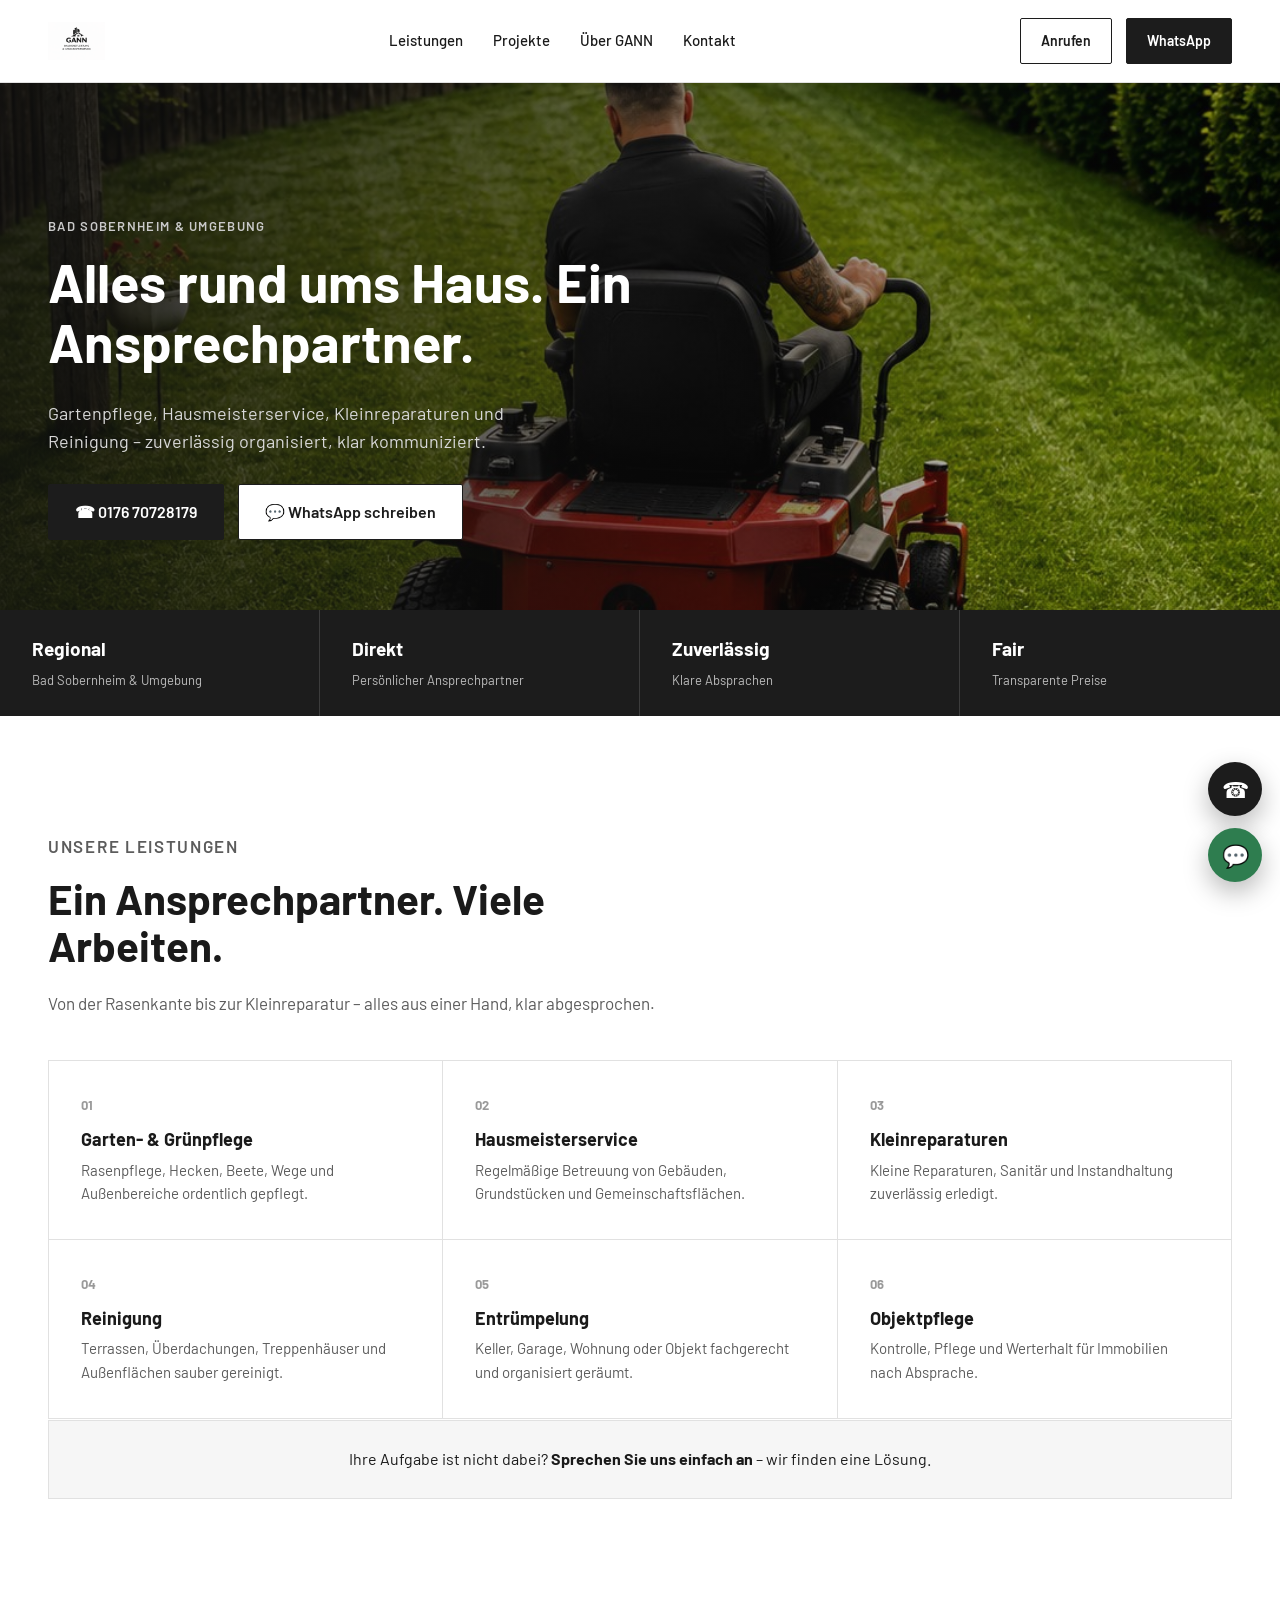
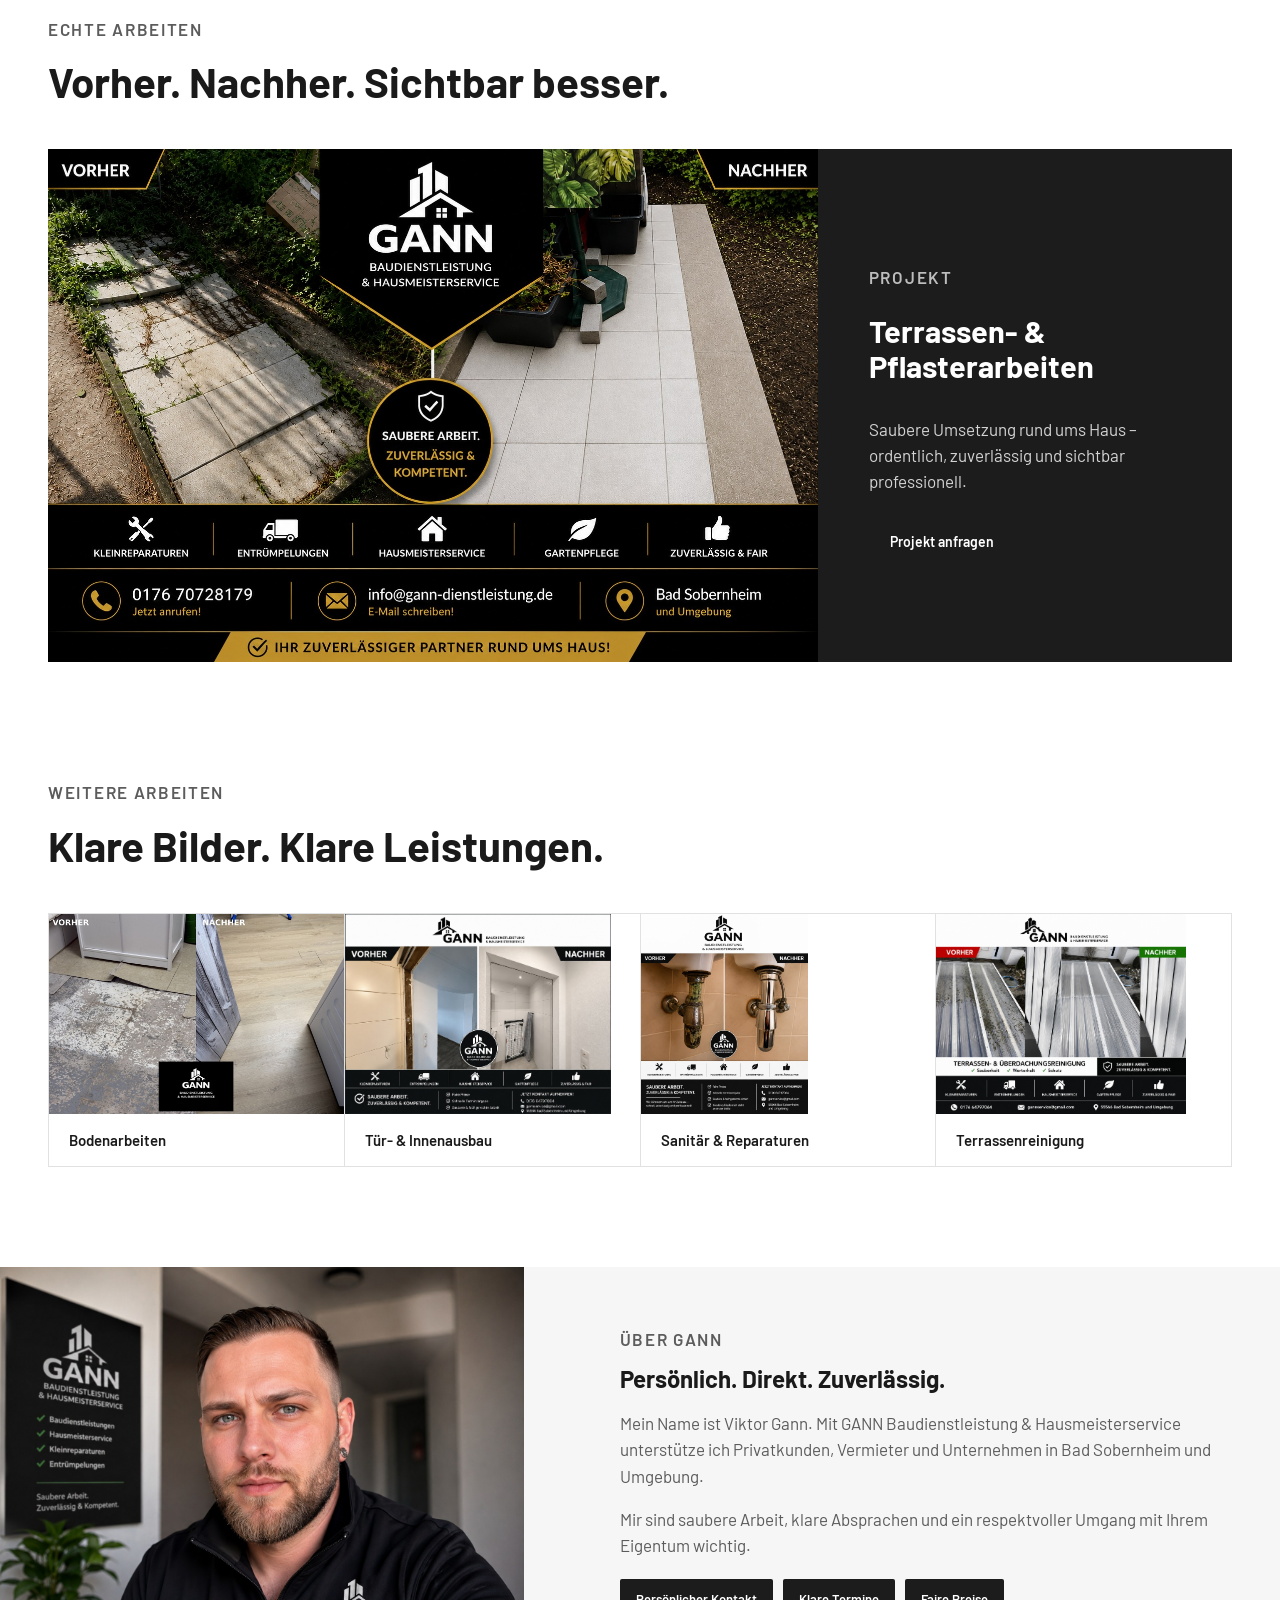
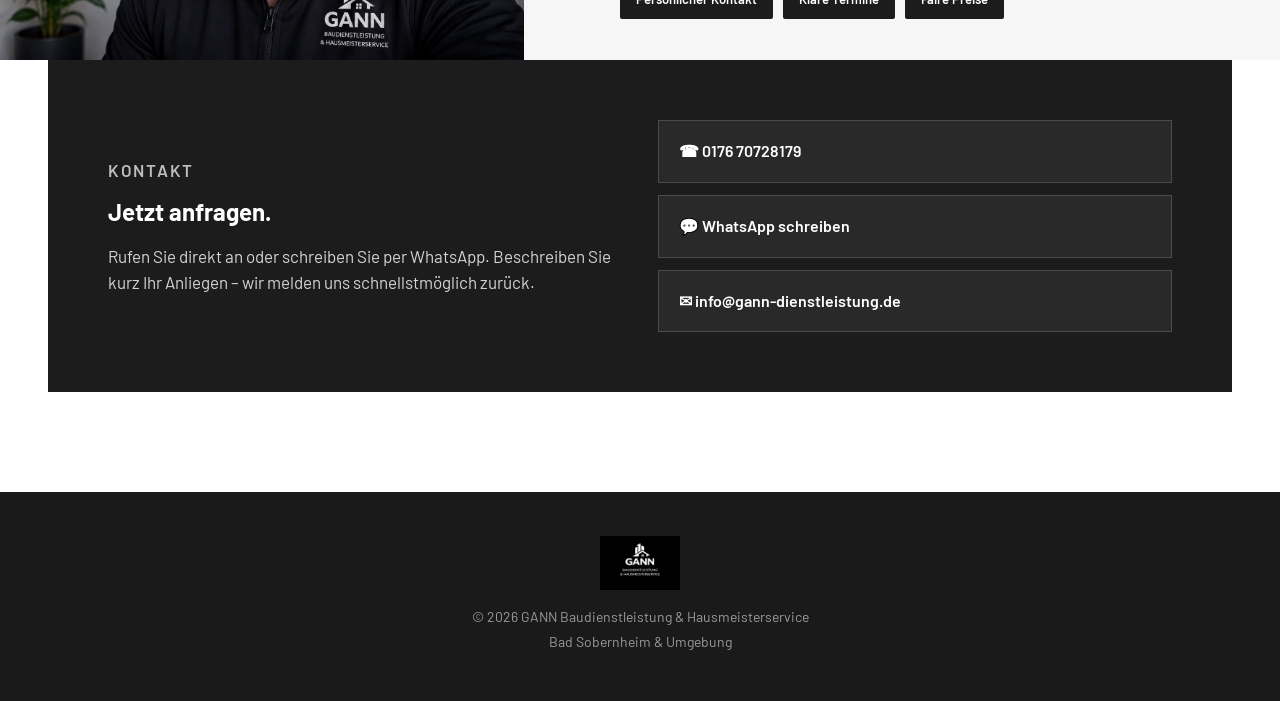
==== commit 8f985367: "Update index.html" ====
--- a/index.html
+++ b/index.html
@@ -60,7 +60,9 @@
         <article><span class="num">05</span><h3>Entrümpelung</h3><p>Keller, Garage, Wohnung oder Objekt fachgerecht und organisiert geräumt.</p></article>
         <article><span class="num">06</span><h3>Objektpflege</h3><p>Kontrolle, Pflege und Werterhalt für Immobilien nach Absprache.</p></article>
       </div>
-      <p style="margin-top:18px;color:var(--muted);font-size:15px">Nicht dabei? Fragen Sie einfach nach.</p>
+      <div style="margin-top:1px;background:var(--paper2);border:1px solid var(--line);padding:26px 32px;text-align:center">
+        <p style="margin:0;font-size:16px;color:var(--ink)">Ihre Aufgabe ist nicht dabei? <strong>Sprechen Sie uns einfach an</strong> – wir finden eine Lösung.</p>
+      </div>
     </section>
 
     <section class="section" id="projekte" style="padding-top:0">
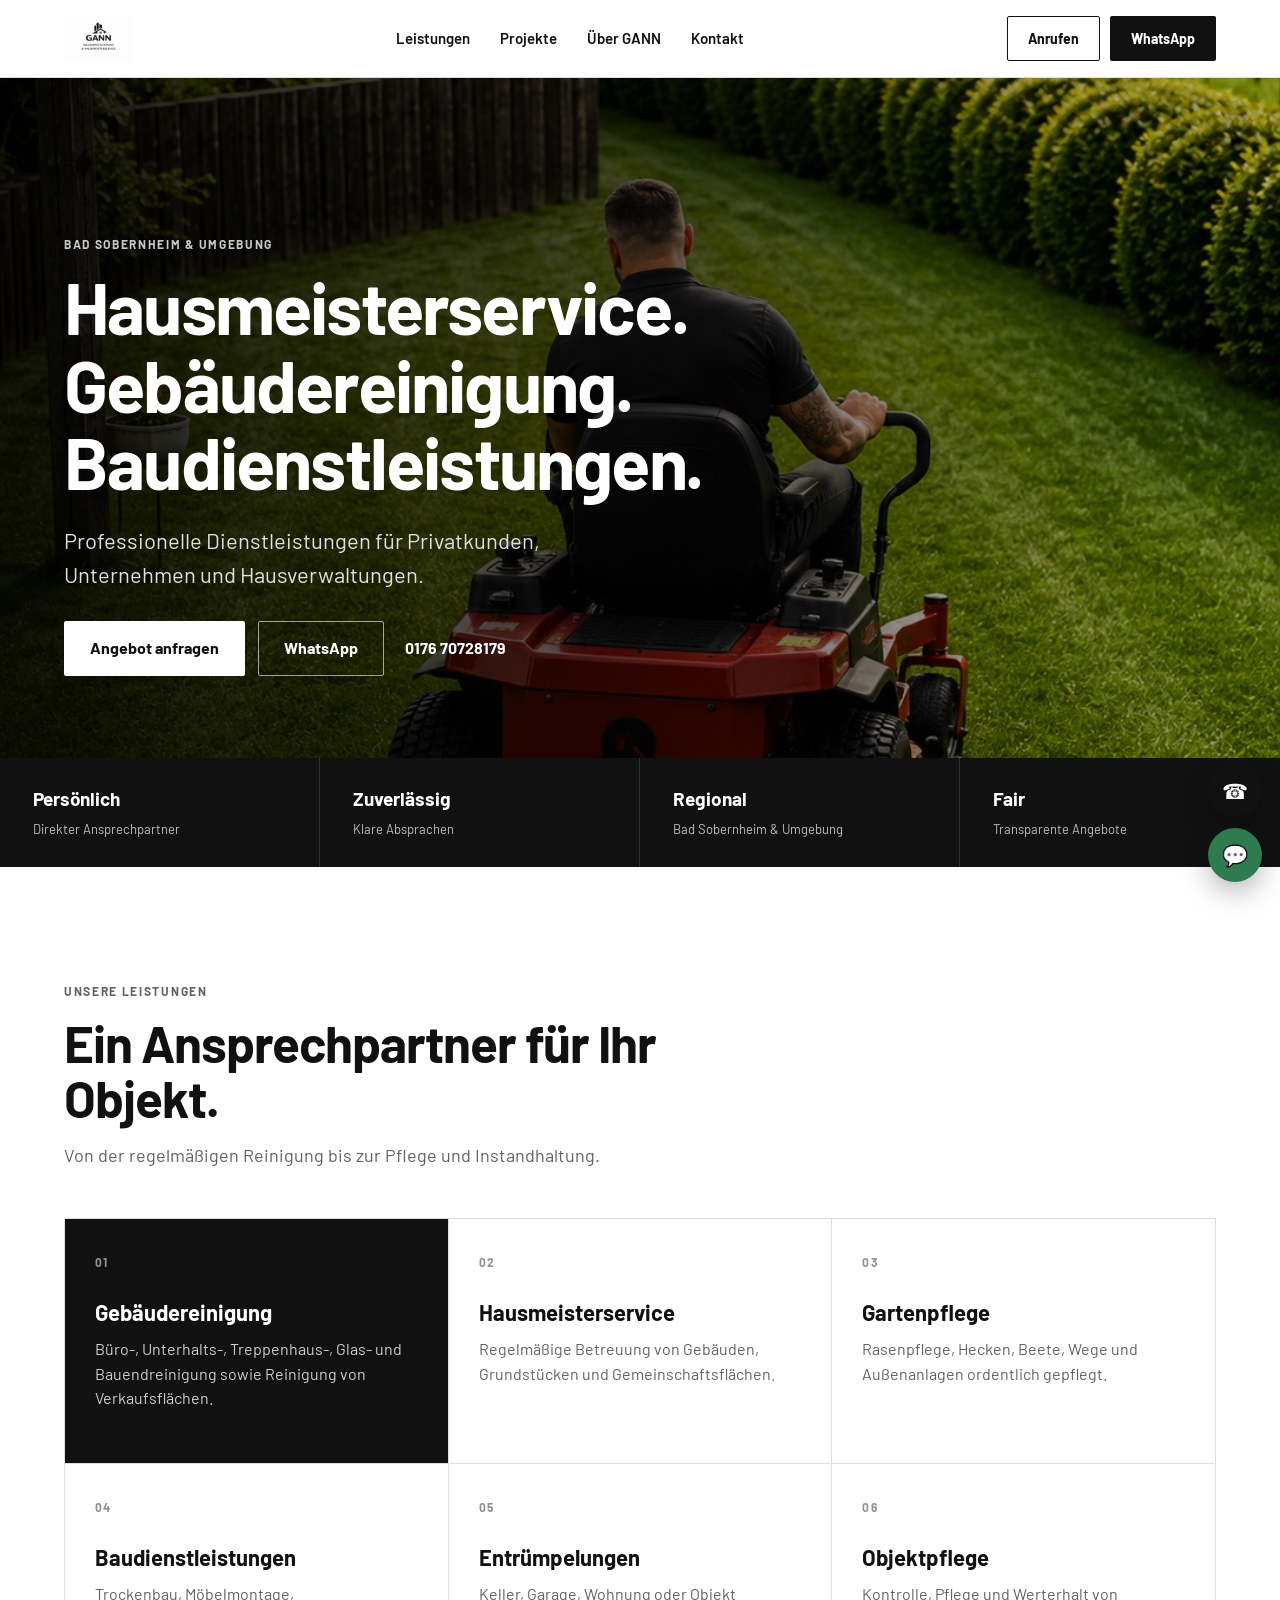
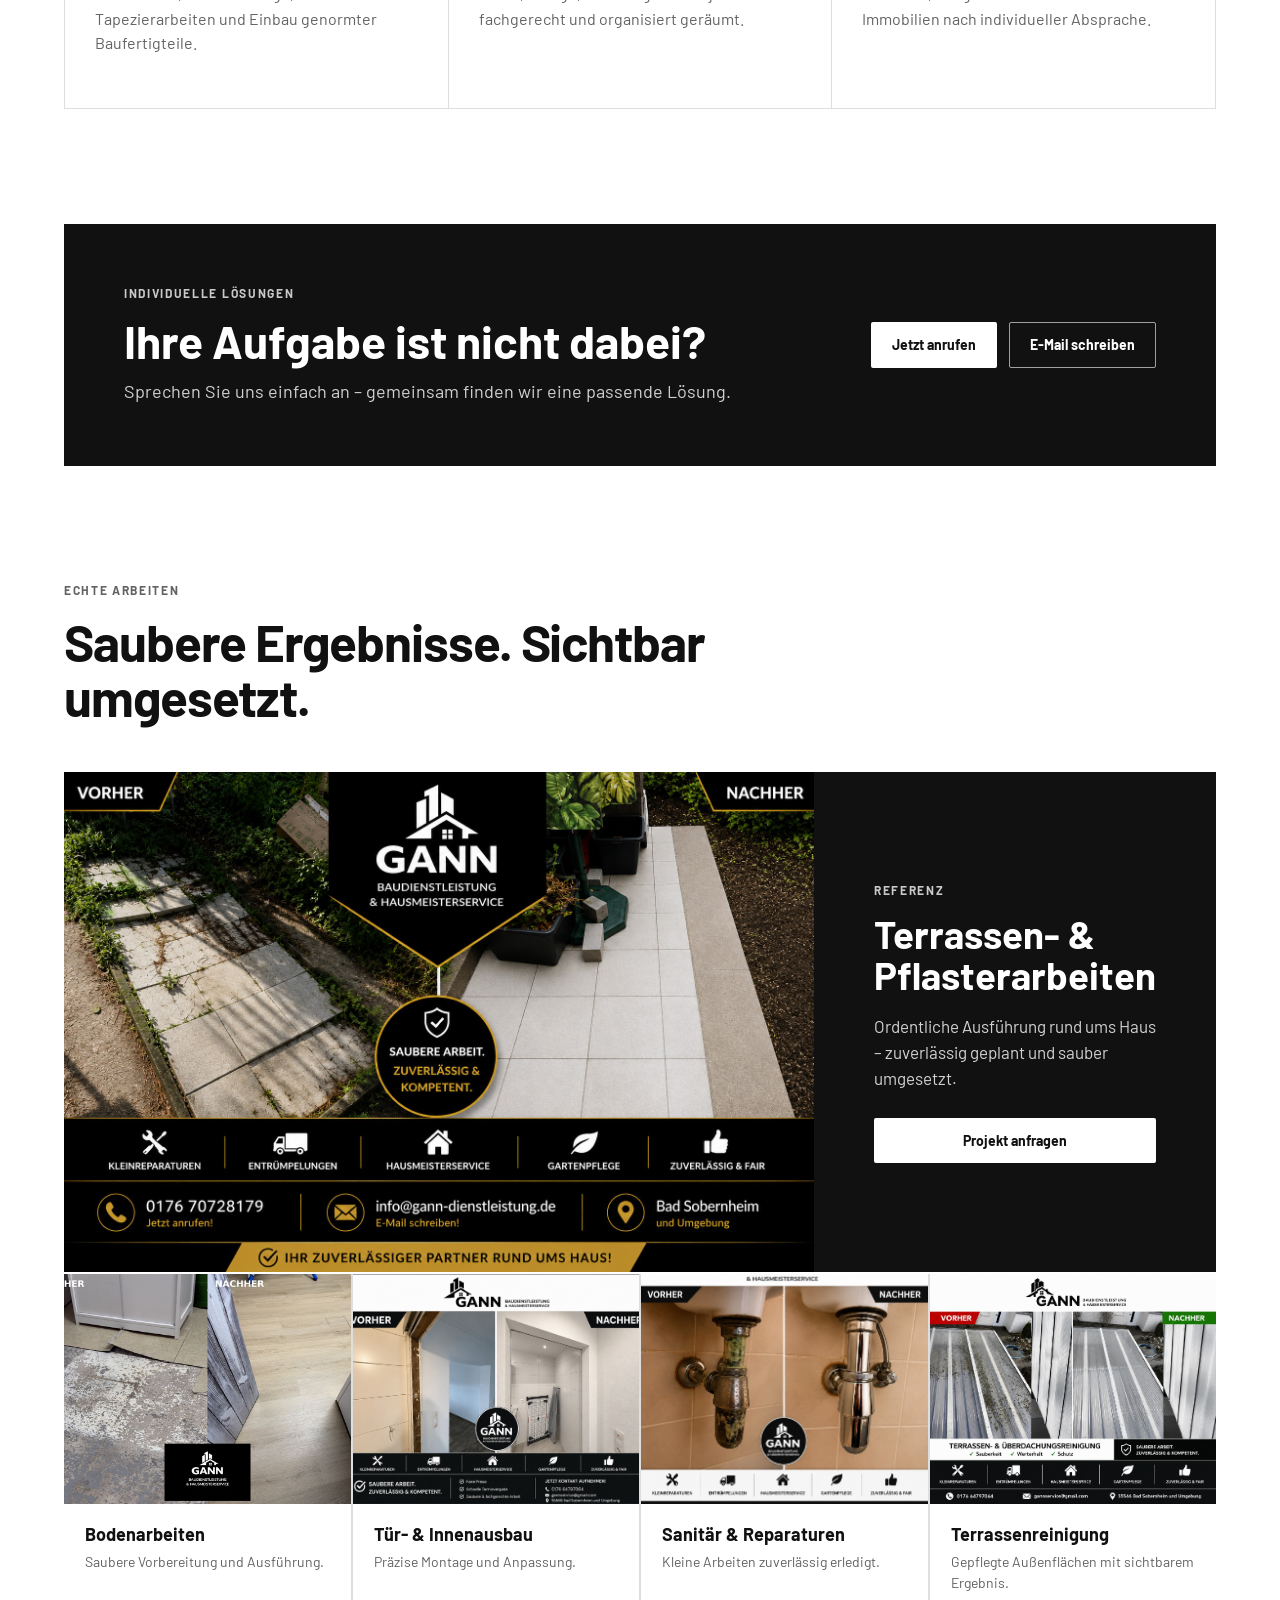
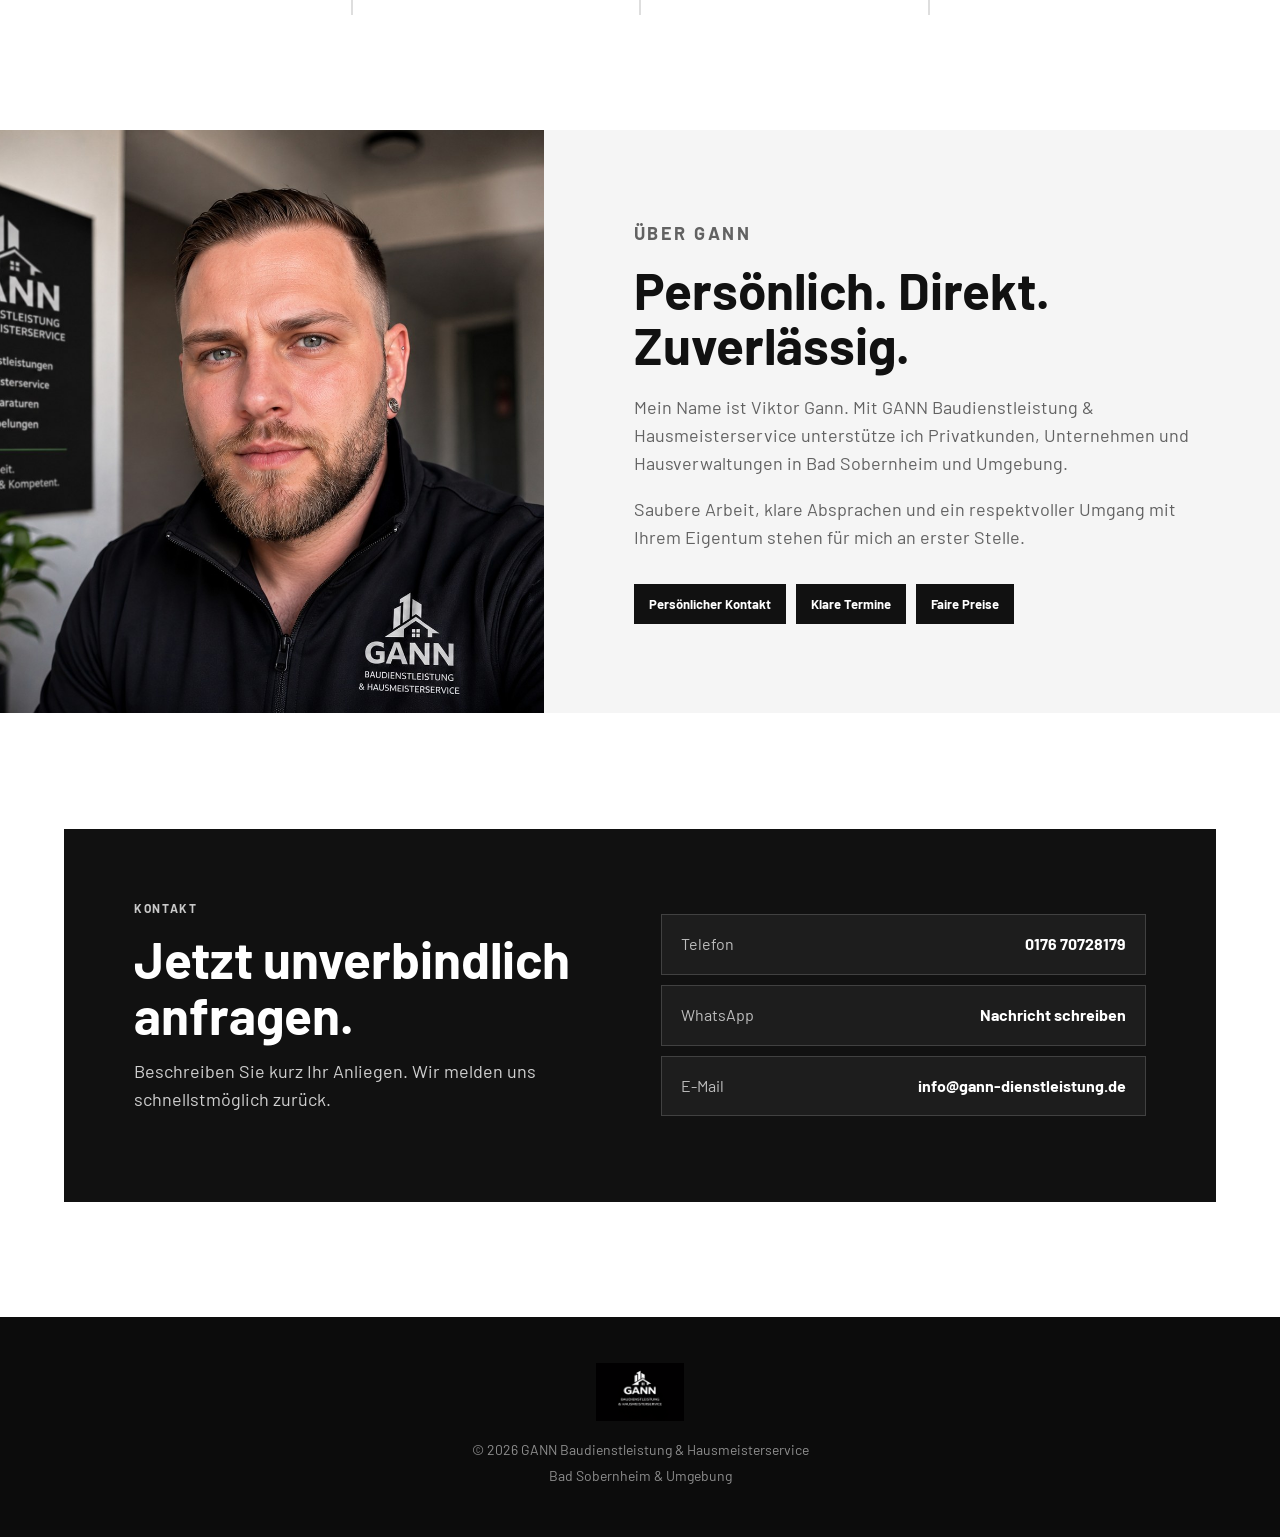
==== commit b6ca14ef: "Add files via upload" ====
--- a/index.html
+++ b/index.html
@@ -4,117 +4,174 @@
   <meta charset="utf-8">
   <meta name="viewport" content="width=device-width, initial-scale=1">
   <title>GANN Baudienstleistung & Hausmeisterservice | Bad Sobernheim</title>
-  <meta name="description" content="GANN Baudienstleistung & Hausmeisterservice in Bad Sobernheim: Gartenpflege, Hausmeisterservice, Kleinreparaturen, Reinigung, Entrümpelung und Objektpflege.">
+  <meta name="description" content="GANN Baudienstleistung & Hausmeisterservice in Bad Sobernheim: Gebäudereinigung, Hausmeisterservice, Gartenpflege, Baudienstleistungen, Entrümpelungen und Objektpflege.">
   <link rel="stylesheet" href="style.css">
 </head>
 <body>
   <header class="topbar">
-    <a class="logo" href="#start"><img src="assets/logo-black.png" alt="GANN Logo"></a>
-    <nav>
+    <a class="logo" href="#start" aria-label="Zur Startseite">
+      <img src="assets/logo-black.png" alt="GANN Baudienstleistung & Hausmeisterservice">
+    </a>
+
+    <nav aria-label="Hauptnavigation">
       <a href="#leistungen">Leistungen</a>
       <a href="#projekte">Projekte</a>
       <a href="#ueber">Über GANN</a>
       <a href="#kontakt">Kontakt</a>
     </nav>
+
     <div class="top-actions">
-      <a class="btn outline" href="tel:+4917670728179">Anrufen</a>
-      <a class="btn solid" href="https://wa.me/4917670728179">WhatsApp</a>
+      <a class="btn btn-light" href="tel:+4917670728179">Anrufen</a>
+      <a class="btn btn-dark" href="https://wa.me/4917670728179" target="_blank" rel="noopener">WhatsApp</a>
     </div>
   </header>
 
   <main id="start">
     <section class="hero">
-      <div class="hero-img">
-        <img src="assets/hero-garten.jpg" alt="Gartenpflege von GANN">
-        <div class="hero-shade"></div>
-      </div>
+      <img class="hero-image" src="assets/hero-garten.jpg" alt="GANN bei der professionellen Gartenpflege">
+      <div class="hero-overlay"></div>
+
       <div class="hero-content">
-        <p class="eyebrow">Bad Sobernheim & Umgebung</p>
-        <h1>Alles rund ums Haus. Ein Ansprechpartner.</h1>
-        <p class="lead">Gartenpflege, Hausmeisterservice, Kleinreparaturen und Reinigung – zuverlässig organisiert, klar kommuniziert.</p>
+        <p class="eyebrow light">Bad Sobernheim & Umgebung</p>
+        <h1>Hausmeisterservice.<br>Gebäudereinigung.<br>Baudienstleistungen.</h1>
+        <p class="lead">Professionelle Dienstleistungen für Privatkunden, Unternehmen und Hausverwaltungen.</p>
+
         <div class="hero-buttons">
-          <a class="btn solid big" href="tel:+4917670728179">☎ 0176 70728179</a>
-          <a class="btn outline big" style="background:#fff" href="https://wa.me/4917670728179">💬 WhatsApp schreiben</a>
+          <a class="btn btn-white btn-large" href="#kontakt">Angebot anfragen</a>
+          <a class="btn btn-outline-white btn-large" href="https://wa.me/4917670728179" target="_blank" rel="noopener">WhatsApp</a>
+          <a class="text-link" href="tel:+4917670728179">0176 70728179</a>
         </div>
       </div>
     </section>
 
-    <section class="trust">
+    <section class="trust" aria-label="Vorteile">
+      <div><strong>Persönlich</strong><span>Direkter Ansprechpartner</span></div>
+      <div><strong>Zuverlässig</strong><span>Klare Absprachen</span></div>
       <div><strong>Regional</strong><span>Bad Sobernheim & Umgebung</span></div>
-      <div><strong>Direkt</strong><span>Persönlicher Ansprechpartner</span></div>
-      <div><strong>Zuverlässig</strong><span>Klare Absprachen</span></div>
-      <div><strong>Fair</strong><span>Transparente Preise</span></div>
+      <div><strong>Fair</strong><span>Transparente Angebote</span></div>
     </section>
 
     <section class="section" id="leistungen">
       <div class="section-head">
         <p class="eyebrow">Unsere Leistungen</p>
-        <h2>Ein Ansprechpartner. Viele Arbeiten.</h2>
-        <p>Von der Rasenkante bis zur Kleinreparatur – alles aus einer Hand, klar abgesprochen.</p>
+        <h2>Ein Ansprechpartner für Ihr Objekt.</h2>
+        <p>Von der regelmäßigen Reinigung bis zur Pflege und Instandhaltung.</p>
       </div>
+
       <div class="services">
-        <article><span class="num">01</span><h3>Garten- & Grünpflege</h3><p>Rasenpflege, Hecken, Beete, Wege und Außenbereiche ordentlich gepflegt.</p></article>
-        <article><span class="num">02</span><h3>Hausmeisterservice</h3><p>Regelmäßige Betreuung von Gebäuden, Grundstücken und Gemeinschaftsflächen.</p></article>
-        <article><span class="num">03</span><h3>Kleinreparaturen</h3><p>Kleine Reparaturen, Sanitär und Instandhaltung zuverlässig erledigt.</p></article>
-        <article><span class="num">04</span><h3>Reinigung</h3><p>Terrassen, Überdachungen, Treppenhäuser und Außenflächen sauber gereinigt.</p></article>
-        <article><span class="num">05</span><h3>Entrümpelung</h3><p>Keller, Garage, Wohnung oder Objekt fachgerecht und organisiert geräumt.</p></article>
-        <article><span class="num">06</span><h3>Objektpflege</h3><p>Kontrolle, Pflege und Werterhalt für Immobilien nach Absprache.</p></article>
-      </div>
-      <div style="margin-top:1px;background:var(--paper2);border:1px solid var(--line);padding:26px 32px;text-align:center">
-        <p style="margin:0;font-size:16px;color:var(--ink)">Ihre Aufgabe ist nicht dabei? <strong>Sprechen Sie uns einfach an</strong> – wir finden eine Lösung.</p>
+        <article class="service-card featured">
+          <span class="num">01</span>
+          <h3>Gebäudereinigung</h3>
+          <p>Büro-, Unterhalts-, Treppenhaus-, Glas- und Bauendreinigung sowie Reinigung von Verkaufsflächen.</p>
+        </article>
+
+        <article class="service-card">
+          <span class="num">02</span>
+          <h3>Hausmeisterservice</h3>
+          <p>Regelmäßige Betreuung von Gebäuden, Grundstücken und Gemeinschaftsflächen.</p>
+        </article>
+
+        <article class="service-card">
+          <span class="num">03</span>
+          <h3>Gartenpflege</h3>
+          <p>Rasenpflege, Hecken, Beete, Wege und Außenanlagen ordentlich gepflegt.</p>
+        </article>
+
+        <article class="service-card">
+          <span class="num">04</span>
+          <h3>Baudienstleistungen</h3>
+          <p>Trockenbau, Möbelmontage, Tapezierarbeiten und Einbau genormter Baufertigteile.</p>
+        </article>
+
+        <article class="service-card">
+          <span class="num">05</span>
+          <h3>Entrümpelungen</h3>
+          <p>Keller, Garage, Wohnung oder Objekt fachgerecht und organisiert geräumt.</p>
+        </article>
+
+        <article class="service-card">
+          <span class="num">06</span>
+          <h3>Objektpflege</h3>
+          <p>Kontrolle, Pflege und Werterhalt von Immobilien nach individueller Absprache.</p>
+        </article>
       </div>
     </section>
 
-    <section class="section" id="projekte" style="padding-top:0">
-      <div class="section-head">
-        <p class="eyebrow">Echte Arbeiten</p>
-        <h2>Vorher. Nachher. Sichtbar besser.</h2>
+    <section class="custom-request">
+      <div>
+        <p class="eyebrow light">Individuelle Lösungen</p>
+        <h2>Ihre Aufgabe ist nicht dabei?</h2>
+        <p>Sprechen Sie uns einfach an – gemeinsam finden wir eine passende Lösung.</p>
       </div>
-      <div class="feature">
-        <img src="assets/terrasse-pflaster.jpg" alt="Terrassen- und Pflasterarbeiten">
-        <div class="feature-info">
-          <p class="eyebrow">Projekt</p>
-          <h3>Terrassen- & Pflasterarbeiten</h3>
-          <p>Saubere Umsetzung rund ums Haus – ordentlich, zuverlässig und sichtbar professionell.</p>
-          <a class="btn solid" style="width:fit-content" href="#kontakt">Projekt anfragen</a>
-        </div>
+      <div class="custom-actions">
+        <a class="btn btn-white" href="tel:+4917670728179">Jetzt anrufen</a>
+        <a class="btn btn-outline-white" href="mailto:info@gann-dienstleistung.de">E-Mail schreiben</a>
       </div>
     </section>
 
-    <section class="section" style="padding-top:0">
+    <section class="section" id="projekte">
       <div class="section-head">
-        <p class="eyebrow">Weitere Arbeiten</p>
-        <h2>Klare Bilder. Klare Leistungen.</h2>
+        <p class="eyebrow">Echte Arbeiten</p>
+        <h2>Saubere Ergebnisse. Sichtbar umgesetzt.</h2>
       </div>
+
+      <div class="project-feature">
+        <img src="assets/terrasse-pflaster.jpg" alt="Terrassen- und Pflasterarbeiten von GANN">
+        <div class="project-copy">
+          <p class="eyebrow light">Referenz</p>
+          <h3>Terrassen- & Pflasterarbeiten</h3>
+          <p>Ordentliche Ausführung rund ums Haus – zuverlässig geplant und sauber umgesetzt.</p>
+          <a class="btn btn-white" href="#kontakt">Projekt anfragen</a>
+        </div>
+      </div>
+
       <div class="work-grid">
-        <article><img src="assets/bodenarbeiten.jpg" alt="Bodenarbeiten"><h3>Bodenarbeiten</h3></article>
-        <article><img src="assets/tuer-innenausbau.jpg" alt="Tür- und Innenausbau"><h3>Tür- & Innenausbau</h3></article>
-        <article><img src="assets/sanitaer.jpg" alt="Sanitär Reparatur"><h3>Sanitär & Reparaturen</h3></article>
-        <article><img src="assets/terrassenreinigung.jpg" alt="Terrassen- und Überdachungsreinigung"><h3>Terrassenreinigung</h3></article>
+        <article>
+          <img src="assets/bodenarbeiten.jpg" alt="Bodenarbeiten">
+          <div><h3>Bodenarbeiten</h3><p>Saubere Vorbereitung und Ausführung.</p></div>
+        </article>
+        <article>
+          <img src="assets/tuer-innenausbau.jpg" alt="Tür- und Innenausbau">
+          <div><h3>Tür- & Innenausbau</h3><p>Präzise Montage und Anpassung.</p></div>
+        </article>
+        <article>
+          <img src="assets/sanitaer.jpg" alt="Sanitär und Reparaturen">
+          <div><h3>Sanitär & Reparaturen</h3><p>Kleine Arbeiten zuverlässig erledigt.</p></div>
+        </article>
+        <article>
+          <img src="assets/terrassenreinigung.jpg" alt="Terrassenreinigung">
+          <div><h3>Terrassenreinigung</h3><p>Gepflegte Außenflächen mit sichtbarem Ergebnis.</p></div>
+        </article>
       </div>
     </section>
 
     <section class="about" id="ueber">
       <img src="assets/portrait-viktor.jpg" alt="Viktor Gann">
-      <div style="padding:0 48px">
+      <div class="about-copy">
         <p class="eyebrow">Über GANN</p>
         <h2>Persönlich. Direkt. Zuverlässig.</h2>
-        <p>Mein Name ist Viktor Gann. Mit GANN Baudienstleistung & Hausmeisterservice unterstütze ich Privatkunden, Vermieter und Unternehmen in Bad Sobernheim und Umgebung.</p>
-        <p>Mir sind saubere Arbeit, klare Absprachen und ein respektvoller Umgang mit Ihrem Eigentum wichtig.</p>
-        <div class="badges"><span>Persönlicher Kontakt</span><span>Klare Termine</span><span>Faire Preise</span></div>
+        <p>Mein Name ist Viktor Gann. Mit GANN Baudienstleistung & Hausmeisterservice unterstütze ich Privatkunden, Unternehmen und Hausverwaltungen in Bad Sobernheim und Umgebung.</p>
+        <p>Saubere Arbeit, klare Absprachen und ein respektvoller Umgang mit Ihrem Eigentum stehen für mich an erster Stelle.</p>
+
+        <div class="badges">
+          <span>Persönlicher Kontakt</span>
+          <span>Klare Termine</span>
+          <span>Faire Preise</span>
+        </div>
       </div>
     </section>
 
     <section class="contact" id="kontakt">
       <div>
-        <p class="eyebrow" style="color:#bdbdbd">Kontakt</p>
-        <h2>Jetzt anfragen.</h2>
-        <p>Rufen Sie direkt an oder schreiben Sie per WhatsApp. Beschreiben Sie kurz Ihr Anliegen – wir melden uns schnellstmöglich zurück.</p>
+        <p class="eyebrow light">Kontakt</p>
+        <h2>Jetzt unverbindlich anfragen.</h2>
+        <p>Beschreiben Sie kurz Ihr Anliegen. Wir melden uns schnellstmöglich zurück.</p>
       </div>
+
       <div class="contact-card">
-        <a href="tel:+4917670728179">☎ 0176 70728179</a>
-        <a href="https://wa.me/4917670728179">💬 WhatsApp schreiben</a>
-        <a href="mailto:info@gann-dienstleistung.de">✉ info@gann-dienstleistung.de</a>
+        <a href="tel:+4917670728179"><span>Telefon</span><strong>0176 70728179</strong></a>
+        <a href="https://wa.me/4917670728179" target="_blank" rel="noopener"><span>WhatsApp</span><strong>Nachricht schreiben</strong></a>
+        <a href="mailto:info@gann-dienstleistung.de"><span>E-Mail</span><strong>info@gann-dienstleistung.de</strong></a>
       </div>
     </section>
   </main>
@@ -125,9 +182,9 @@
     <p>Bad Sobernheim & Umgebung</p>
   </footer>
 
-  <div class="float-actions">
-    <a href="tel:+4917670728179">☎</a>
-    <a class="wa" href="https://wa.me/4917670728179">💬</a>
+  <div class="float-actions" aria-label="Schnellkontakt">
+    <a href="tel:+4917670728179" aria-label="Anrufen">☎</a>
+    <a class="wa" href="https://wa.me/4917670728179" target="_blank" rel="noopener" aria-label="WhatsApp">💬</a>
   </div>
 </body>
 </html>
--- a/style.css
+++ b/style.css
@@ -1,101 +1,346 @@
 @import url('https://fonts.googleapis.com/css2?family=Barlow:wght@400;500;600;700&display=swap');
 
 :root{
-  --ink:#1a1a1a;
-  --steel:#1c1c1c;
-  --steel2:#2e2e2e;
-  --line:#e1e1e1;
-  --muted:#5c5c5c;
+  --ink:#111111;
+  --steel:#1d1d1d;
+  --steel2:#2c2c2c;
   --paper:#ffffff;
-  --paper2:#f6f6f6;
-}
+  --paper2:#f5f5f5;
+  --line:#dedede;
+  --muted:#626262;
+}
+
 *{box-sizing:border-box}
-body{margin:0;font-family:'Barlow',Arial,Helvetica,sans-serif;background:var(--paper);color:var(--ink);line-height:1.55}
+html{scroll-behavior:smooth}
+body{
+  margin:0;
+  font-family:'Barlow',Arial,Helvetica,sans-serif;
+  background:var(--paper);
+  color:var(--ink);
+  line-height:1.55;
+}
 a{text-decoration:none;color:inherit}
-img{max-width:100%;display:block}
-h1,h2,h3{font-weight:700;margin:0 0 .5em;line-height:1.12}
-
-.topbar{position:sticky;top:0;z-index:50;background:rgba(255,255,255,.95);backdrop-filter:blur(8px);border-bottom:1px solid var(--line);display:flex;align-items:center;justify-content:space-between;padding:18px clamp(20px,5vw,48px)}
-.logo img{height:38px}
-.topbar nav{display:flex;gap:30px;font-weight:500;font-size:15px}
-.top-actions{display:flex;gap:14px}
-.btn{display:inline-flex;align-items:center;justify-content:center;padding:11px 20px;border-radius:2px;font-weight:600;font-size:14px;border:1px solid var(--steel)}
-.btn.outline{color:var(--steel)}
-.btn.solid{background:var(--steel);color:#fff}
-.btn.big{padding:15px 26px;font-size:16px}
-
-.hero{position:relative;min-height:520px;display:flex;align-items:flex-end}
-.hero-img{position:absolute;inset:0}
-.hero-img img{width:100%;height:100%;object-fit:cover}
-.hero-shade{position:absolute;inset:0;background:linear-gradient(90deg,rgba(15,15,15,.86) 0%,rgba(15,15,15,.55) 48%,rgba(15,15,15,.15) 100%)}
-.hero-content{position:relative;z-index:1;color:#fff;max-width:680px;padding:120px clamp(20px,5vw,48px) 70px}
-.eyebrow{font-weight:600;letter-spacing:.1em;text-transform:uppercase;font-size:13px;color:#c9c9c9;margin-bottom:16px}
-.hero h1{font-size:clamp(38px,5vw,54px)}
-.hero .lead{font-size:18px;color:#d8d8d8;max-width:480px;margin-bottom:28px}
-.hero-buttons{display:flex;gap:14px;flex-wrap:wrap}
-
-.trust{display:grid;grid-template-columns:repeat(4,1fr);background:var(--steel);color:#fff}
-.trust div{padding:24px clamp(16px,2.5vw,32px);border-right:1px solid rgba(255,255,255,.14)}
-.trust div:last-child{border-right:none}
-.trust strong{display:block;font-size:19px;margin-bottom:3px}
+img{display:block;max-width:100%}
+h1,h2,h3,p{margin-top:0}
+h1,h2,h3{line-height:1.08}
+
+.topbar{
+  position:sticky;
+  top:0;
+  z-index:50;
+  min-height:78px;
+  display:flex;
+  align-items:center;
+  justify-content:space-between;
+  gap:24px;
+  padding:14px clamp(18px,5vw,64px);
+  background:rgba(255,255,255,.96);
+  border-bottom:1px solid var(--line);
+  backdrop-filter:blur(10px);
+}
+
+.logo img{height:46px;width:auto}
+.topbar nav{display:flex;gap:30px;font-size:15px;font-weight:600}
+.topbar nav a{position:relative}
+.topbar nav a::after{
+  content:"";
+  position:absolute;
+  left:0;
+  bottom:-8px;
+  width:0;
+  height:2px;
+  background:var(--ink);
+  transition:.2s ease;
+}
+.topbar nav a:hover::after{width:100%}
+.top-actions{display:flex;gap:10px}
+
+.btn{
+  display:inline-flex;
+  align-items:center;
+  justify-content:center;
+  min-height:44px;
+  padding:11px 20px;
+  border:1px solid transparent;
+  border-radius:2px;
+  font-size:14px;
+  font-weight:700;
+  transition:.2s ease;
+}
+.btn:hover{transform:translateY(-1px)}
+.btn-dark{background:var(--ink);color:#fff}
+.btn-light{border-color:var(--ink);color:var(--ink);background:#fff}
+.btn-white{background:#fff;color:var(--ink)}
+.btn-outline-white{border-color:rgba(255,255,255,.6);color:#fff;background:transparent}
+.btn-large{min-height:52px;padding:14px 25px;font-size:16px}
+
+.hero{
+  position:relative;
+  min-height:680px;
+  display:flex;
+  align-items:flex-end;
+  overflow:hidden;
+}
+.hero-image{
+  position:absolute;
+  inset:0;
+  width:100%;
+  height:100%;
+  object-fit:cover;
+  object-position:center 44%;
+}
+.hero-overlay{
+  position:absolute;
+  inset:0;
+  background:linear-gradient(90deg,rgba(0,0,0,.88) 0%,rgba(0,0,0,.63) 47%,rgba(0,0,0,.18) 100%);
+}
+.hero-content{
+  position:relative;
+  z-index:2;
+  width:min(780px,100%);
+  padding:130px clamp(20px,5vw,64px) 82px;
+  color:#fff;
+}
+.eyebrow{
+  margin-bottom:14px;
+  font-size:12px;
+  font-weight:700;
+  letter-spacing:.14em;
+  text-transform:uppercase;
+  color:var(--muted);
+}
+.eyebrow.light{color:#c9c9c9}
+.hero h1{
+  margin-bottom:22px;
+  font-size:clamp(42px,6vw,72px);
+  letter-spacing:-.025em;
+}
+.hero .lead{
+  max-width:610px;
+  margin-bottom:30px;
+  font-size:clamp(18px,2vw,22px);
+  color:#e0e0e0;
+}
+.hero-buttons{display:flex;align-items:center;gap:13px;flex-wrap:wrap}
+.text-link{
+  margin-left:8px;
+  padding:10px 0;
+  font-weight:700;
+  color:#fff;
+}
+
+.trust{
+  display:grid;
+  grid-template-columns:repeat(4,1fr);
+  background:var(--ink);
+  color:#fff;
+}
+.trust div{
+  padding:26px clamp(16px,2.6vw,34px);
+  border-right:1px solid rgba(255,255,255,.14);
+}
+.trust div:last-child{border-right:0}
+.trust strong{display:block;margin-bottom:3px;font-size:19px}
 .trust span{font-size:13px;color:#bdbdbd}
 
-.section{padding:clamp(60px,8vw,100px) clamp(20px,5vw,48px)}
-.section-head{max-width:640px;margin-bottom:44px}
-.section-head p.eyebrow{color:var(--muted)}
-.section-head h2{font-size:clamp(30px,3.6vw,42px)}
-.section-head p{font-size:17px;color:var(--muted)}
-
-.services{display:grid;grid-template-columns:repeat(3,1fr);border-top:1px solid var(--line);border-left:1px solid var(--line)}
-.services article{padding:34px 32px;border-right:1px solid var(--line);border-bottom:1px solid var(--line)}
-.services .num{display:block;color:#9a9a9a;font-weight:700;font-size:13px;margin-bottom:14px}
-.services h3{font-size:18px}
-.services p{font-size:15px;color:var(--muted);margin:0}
-
-.feature{background:var(--steel);color:#fff;display:grid;grid-template-columns:1.3fr .7fr}
-.feature img{width:100%;height:100%;object-fit:cover;min-height:320px}
-.feature-info{padding:clamp(30px,4vw,54px);display:flex;flex-direction:column;justify-content:center}
-.feature .eyebrow{color:#bdbdbd}
-.feature h3{font-size:clamp(24px,2.4vw,32px)}
-.feature p{color:#d3d3d3;font-size:17px;margin-bottom:24px}
-
-.work-grid{display:grid;grid-template-columns:repeat(4,1fr);gap:1px;background:var(--line);border:1px solid var(--line)}
+.section{padding:clamp(70px,9vw,120px) clamp(20px,5vw,64px)}
+.section-head{max-width:720px;margin-bottom:48px}
+.section-head h2{
+  margin-bottom:16px;
+  font-size:clamp(34px,4vw,52px);
+  letter-spacing:-.02em;
+}
+.section-head p:not(.eyebrow){font-size:18px;color:var(--muted)}
+
+.services{
+  display:grid;
+  grid-template-columns:repeat(3,1fr);
+  border-top:1px solid var(--line);
+  border-left:1px solid var(--line);
+}
+.service-card{
+  min-height:245px;
+  padding:34px 30px;
+  border-right:1px solid var(--line);
+  border-bottom:1px solid var(--line);
+  background:#fff;
+  transition:.2s ease;
+}
+.service-card:hover{background:var(--paper2)}
+.service-card.featured{background:var(--ink);color:#fff}
+.service-card.featured p{color:#cecece}
+.service-card .num{
+  display:block;
+  margin-bottom:30px;
+  color:#929292;
+  font-size:12px;
+  font-weight:700;
+  letter-spacing:.1em;
+}
+.service-card h3{margin-bottom:12px;font-size:22px}
+.service-card p{margin:0;color:var(--muted)}
+
+.custom-request{
+  margin:0 clamp(20px,5vw,64px);
+  padding:clamp(38px,5vw,60px);
+  display:grid;
+  grid-template-columns:1.4fr .6fr;
+  gap:30px;
+  align-items:center;
+  background:var(--ink);
+  color:#fff;
+}
+.custom-request h2{margin-bottom:12px;font-size:clamp(30px,4vw,46px)}
+.custom-request p:not(.eyebrow){margin:0;color:#d1d1d1;font-size:18px}
+.custom-actions{display:flex;justify-content:flex-end;gap:12px;flex-wrap:wrap}
+
+.project-feature{
+  display:grid;
+  grid-template-columns:1.35fr .65fr;
+  min-height:430px;
+  background:var(--ink);
+  color:#fff;
+}
+.project-feature img{width:100%;height:100%;object-fit:cover}
+.project-copy{
+  padding:clamp(32px,5vw,60px);
+  display:flex;
+  flex-direction:column;
+  justify-content:center;
+}
+.project-copy h3{margin-bottom:16px;font-size:clamp(28px,3vw,40px)}
+.project-copy p:not(.eyebrow){margin-bottom:26px;color:#d1d1d1;font-size:17px}
+
+.work-grid{
+  margin-top:2px;
+  display:grid;
+  grid-template-columns:repeat(4,1fr);
+  gap:2px;
+  background:var(--line);
+}
 .work-grid article{background:#fff}
-.work-grid img{height:200px;object-fit:cover}
-.work-grid h3{padding:18px 20px;margin:0;font-size:15px;font-weight:600}
-
-.about{display:grid;grid-template-columns:.85fr 1.15fr;gap:48px;align-items:center;background:var(--paper2)}
-.about img{width:100%;height:100%;object-fit:cover;max-height:520px}
-.about p{font-size:17px;color:var(--muted);margin-bottom:14px}
-.badges{display:flex;flex-wrap:wrap;gap:10px;margin-top:20px}
-.badges span{background:var(--steel);color:#fff;border-radius:2px;padding:10px 16px;font-weight:600;font-size:13px}
-
-.contact{margin:0 clamp(20px,5vw,48px) clamp(60px,8vw,100px);background:var(--steel);color:#fff;padding:clamp(34px,5vw,60px);display:grid;grid-template-columns:1fr 1fr;gap:36px;align-items:center}
-.contact h2{color:#fff}
-.contact p{color:#d3d3d3;font-size:17px}
-.contact-card{display:grid;gap:12px}
-.contact-card a{background:rgba(255,255,255,.06);border:1px solid rgba(255,255,255,.16);padding:18px 20px;font-weight:600;font-size:16px;color:#fff;display:flex;align-items:center;gap:10px}
-
-footer{background:var(--ink);color:#9a9a9a;text-align:center;padding:44px 20px}
-footer img{width:80px;margin:0 auto 16px}
+.work-grid img{width:100%;height:230px;object-fit:cover}
+.work-grid article div{padding:21px}
+.work-grid h3{margin-bottom:6px;font-size:18px}
+.work-grid p{margin:0;color:var(--muted);font-size:14px}
+
+.about{
+  display:grid;
+  grid-template-columns:.85fr 1.15fr;
+  align-items:stretch;
+  background:var(--paper2);
+}
+.about>img{
+  width:100%;
+  height:100%;
+  min-height:560px;
+  object-fit:cover;
+}
+.about-copy{
+  padding:clamp(50px,7vw,100px);
+  display:flex;
+  flex-direction:column;
+  justify-content:center;
+}
+.about-copy h2{margin-bottom:22px;font-size:clamp(34px,4vw,52px)}
+.about-copy p{max-width:670px;color:var(--muted);font-size:18px}
+.badges{display:flex;gap:10px;flex-wrap:wrap;margin-top:14px}
+.badges span{
+  padding:10px 15px;
+  background:var(--ink);
+  color:#fff;
+  font-size:13px;
+  font-weight:700;
+}
+
+.contact{
+  margin:clamp(70px,9vw,120px) clamp(20px,5vw,64px);
+  padding:clamp(40px,6vw,70px);
+  display:grid;
+  grid-template-columns:1fr 1fr;
+  gap:42px;
+  align-items:center;
+  background:var(--ink);
+  color:#fff;
+}
+.contact h2{margin-bottom:16px;font-size:clamp(34px,4vw,52px)}
+.contact p:not(.eyebrow){color:#d0d0d0;font-size:18px}
+.contact-card{display:grid;gap:10px}
+.contact-card a{
+  padding:17px 19px;
+  display:flex;
+  justify-content:space-between;
+  gap:20px;
+  border:1px solid rgba(255,255,255,.16);
+  background:rgba(255,255,255,.05);
+}
+.contact-card span{color:#bdbdbd}
+.contact-card strong{text-align:right}
+
+footer{
+  padding:46px 20px;
+  text-align:center;
+  background:#0c0c0c;
+  color:#8e8e8e;
+}
+footer img{width:88px;margin:0 auto 18px}
 footer p{margin:4px 0;font-size:14px}
 
-.float-actions{position:fixed;right:18px;bottom:18px;z-index:60;display:grid;gap:12px}
-.float-actions a{width:54px;height:54px;border-radius:50%;display:grid;place-items:center;background:var(--steel);color:#fff;font-size:22px;box-shadow:0 10px 26px rgba(0,0,0,.28)}
-.float-actions .wa{background:#2e7d4f}
-
-@media(max-width:900px){
+.float-actions{
+  position:fixed;
+  right:18px;
+  bottom:18px;
+  z-index:60;
+  display:grid;
+  gap:10px;
+}
+.float-actions a{
+  width:54px;
+  height:54px;
+  display:grid;
+  place-items:center;
+  border-radius:50%;
+  background:var(--ink);
+  color:#fff;
+  box-shadow:0 10px 28px rgba(0,0,0,.28);
+  font-size:21px;
+}
+.float-actions .wa{background:#2d7b4f}
+
+@media(max-width:980px){
   .topbar nav{display:none}
-  .trust{grid-template-columns:1fr 1fr}
-  .trust div{border-right:none;border-bottom:1px solid rgba(255,255,255,.14)}
+  .services{grid-template-columns:repeat(2,1fr)}
+  .project-feature{grid-template-columns:1fr}
+  .project-feature img{max-height:430px}
+  .work-grid{grid-template-columns:repeat(2,1fr)}
+  .about{grid-template-columns:1fr}
+  .about>img{min-height:0;max-height:500px}
+}
+
+@media(max-width:760px){
+  .top-actions .btn-light{display:none}
+  .hero{min-height:620px}
+  .hero-overlay{background:linear-gradient(90deg,rgba(0,0,0,.9),rgba(0,0,0,.46))}
+  .trust{grid-template-columns:repeat(2,1fr)}
+  .trust div{border-bottom:1px solid rgba(255,255,255,.14)}
+  .custom-request{grid-template-columns:1fr}
+  .custom-actions{justify-content:flex-start}
+  .contact{grid-template-columns:1fr}
+}
+
+@media(max-width:560px){
+  .topbar{min-height:68px}
+  .logo img{height:39px}
+  .hero{min-height:610px}
+  .hero-content{padding-top:100px;padding-bottom:56px}
+  .hero h1{font-size:39px}
+  .hero-buttons{align-items:stretch}
+  .hero-buttons .btn{width:100%}
+  .text-link{margin-left:0}
   .services{grid-template-columns:1fr}
-  .feature{grid-template-columns:1fr}
-  .work-grid{grid-template-columns:1fr 1fr}
-  .about{grid-template-columns:1fr}
-  .about img{max-height:340px}
-  .contact{grid-template-columns:1fr}
-}
-@media(max-width:560px){
+  .service-card{min-height:0}
   .work-grid{grid-template-columns:1fr}
-  .top-actions .btn.outline{display:none}
-}
+  .work-grid img{height:240px}
+  .contact-card a{display:block}
+  .contact-card strong{display:block;text-align:left;margin-top:3px}
+}
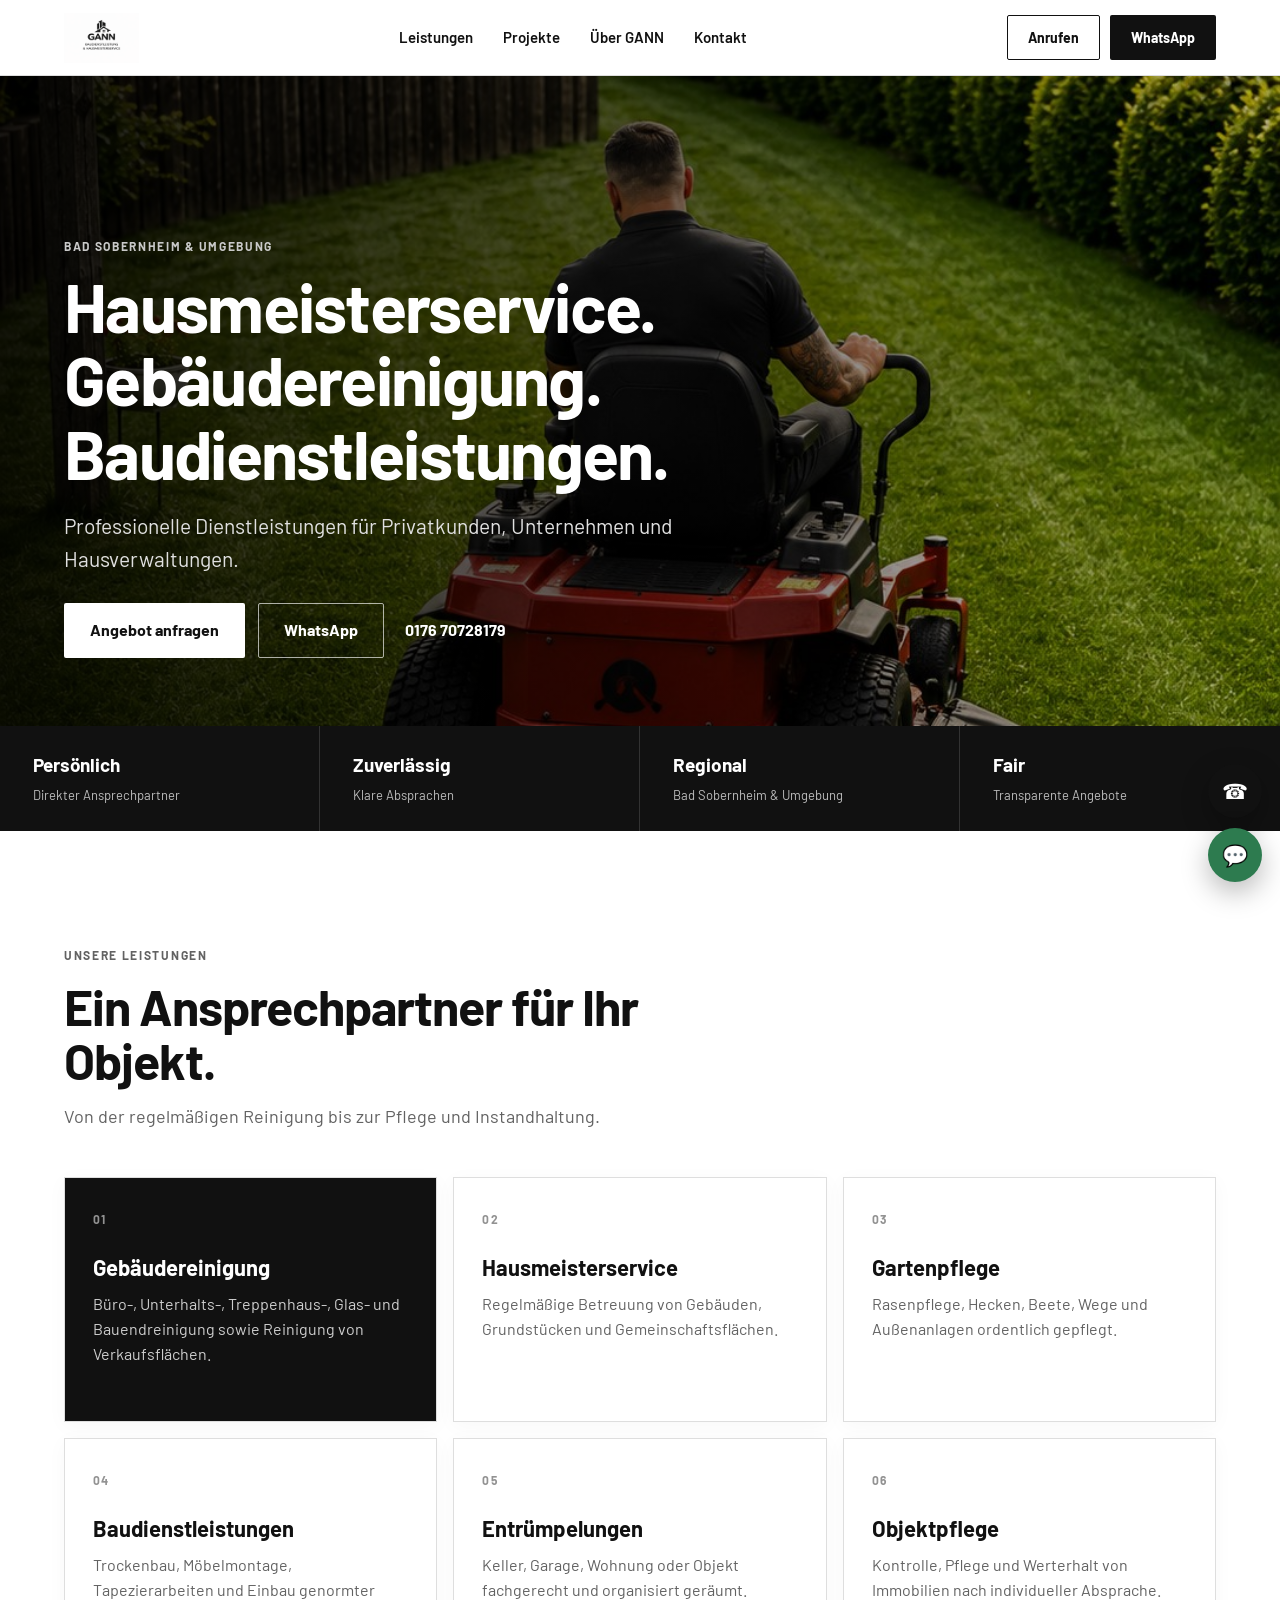
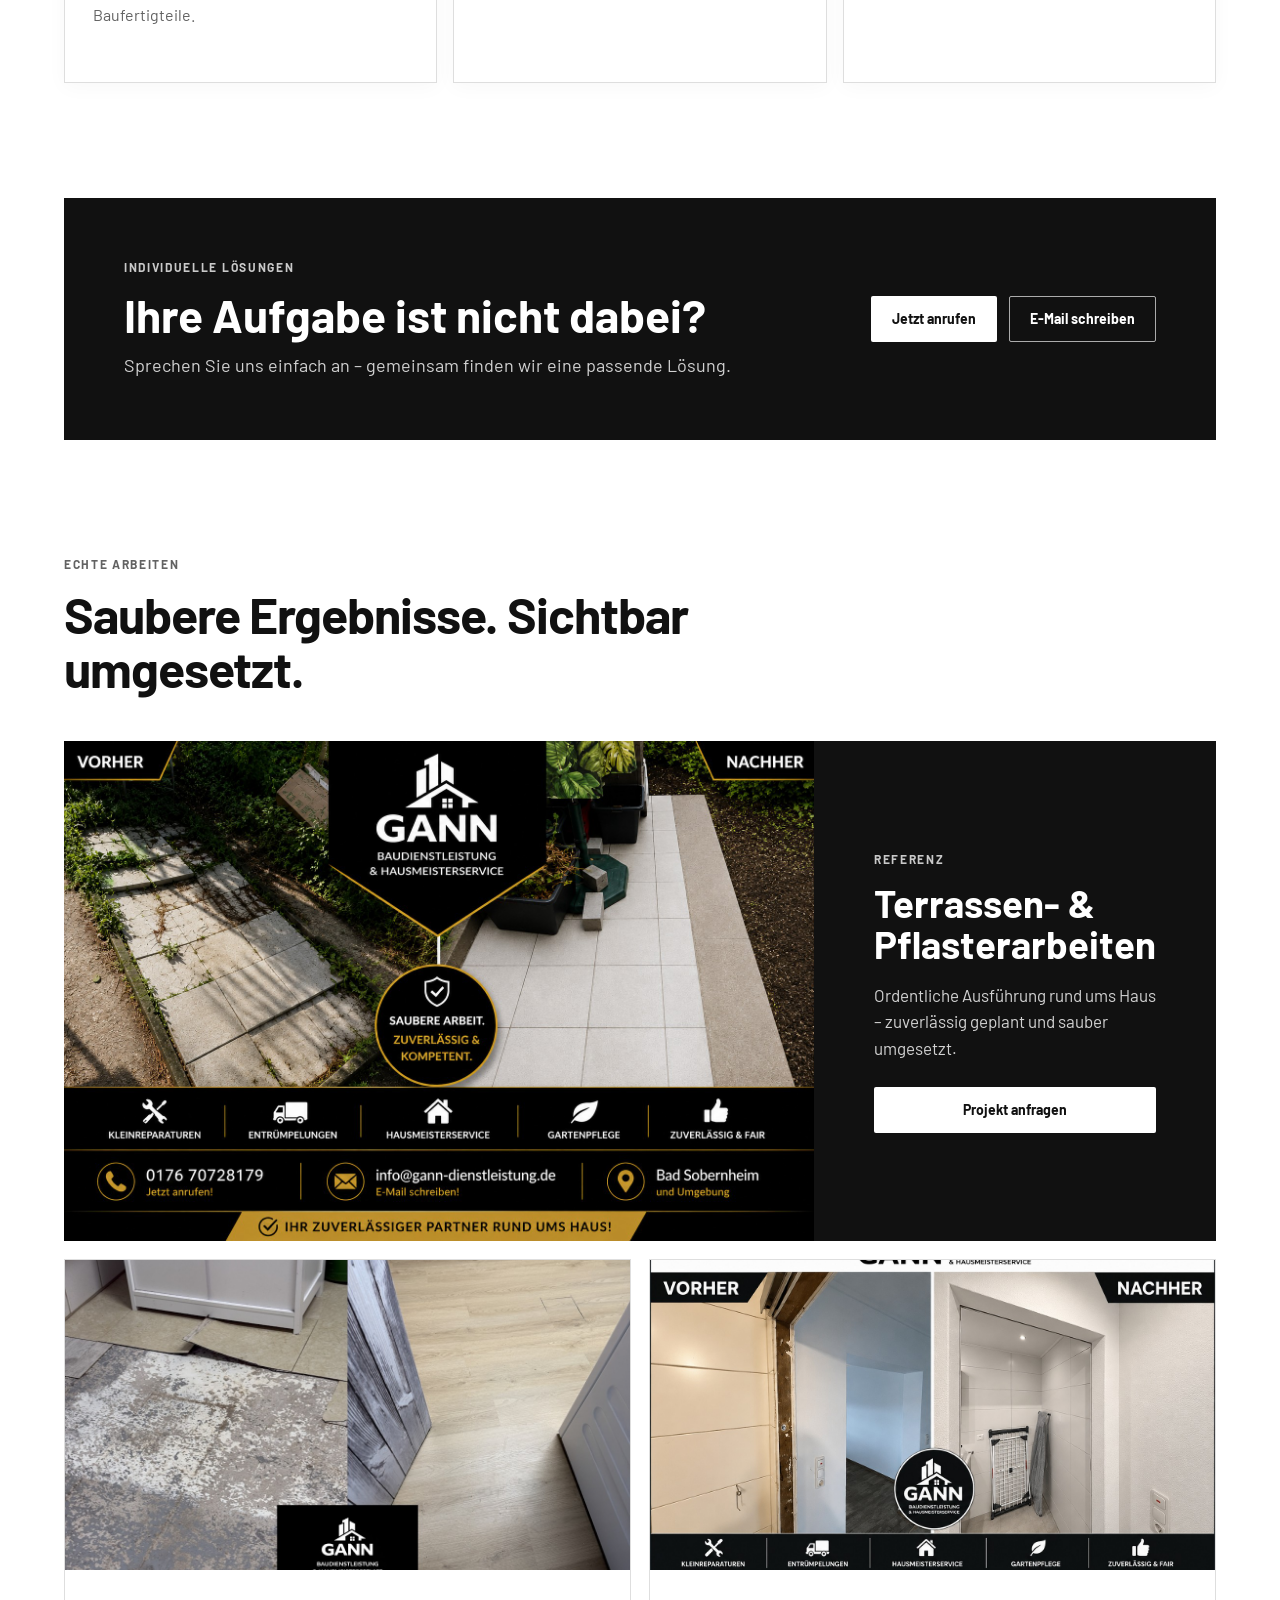
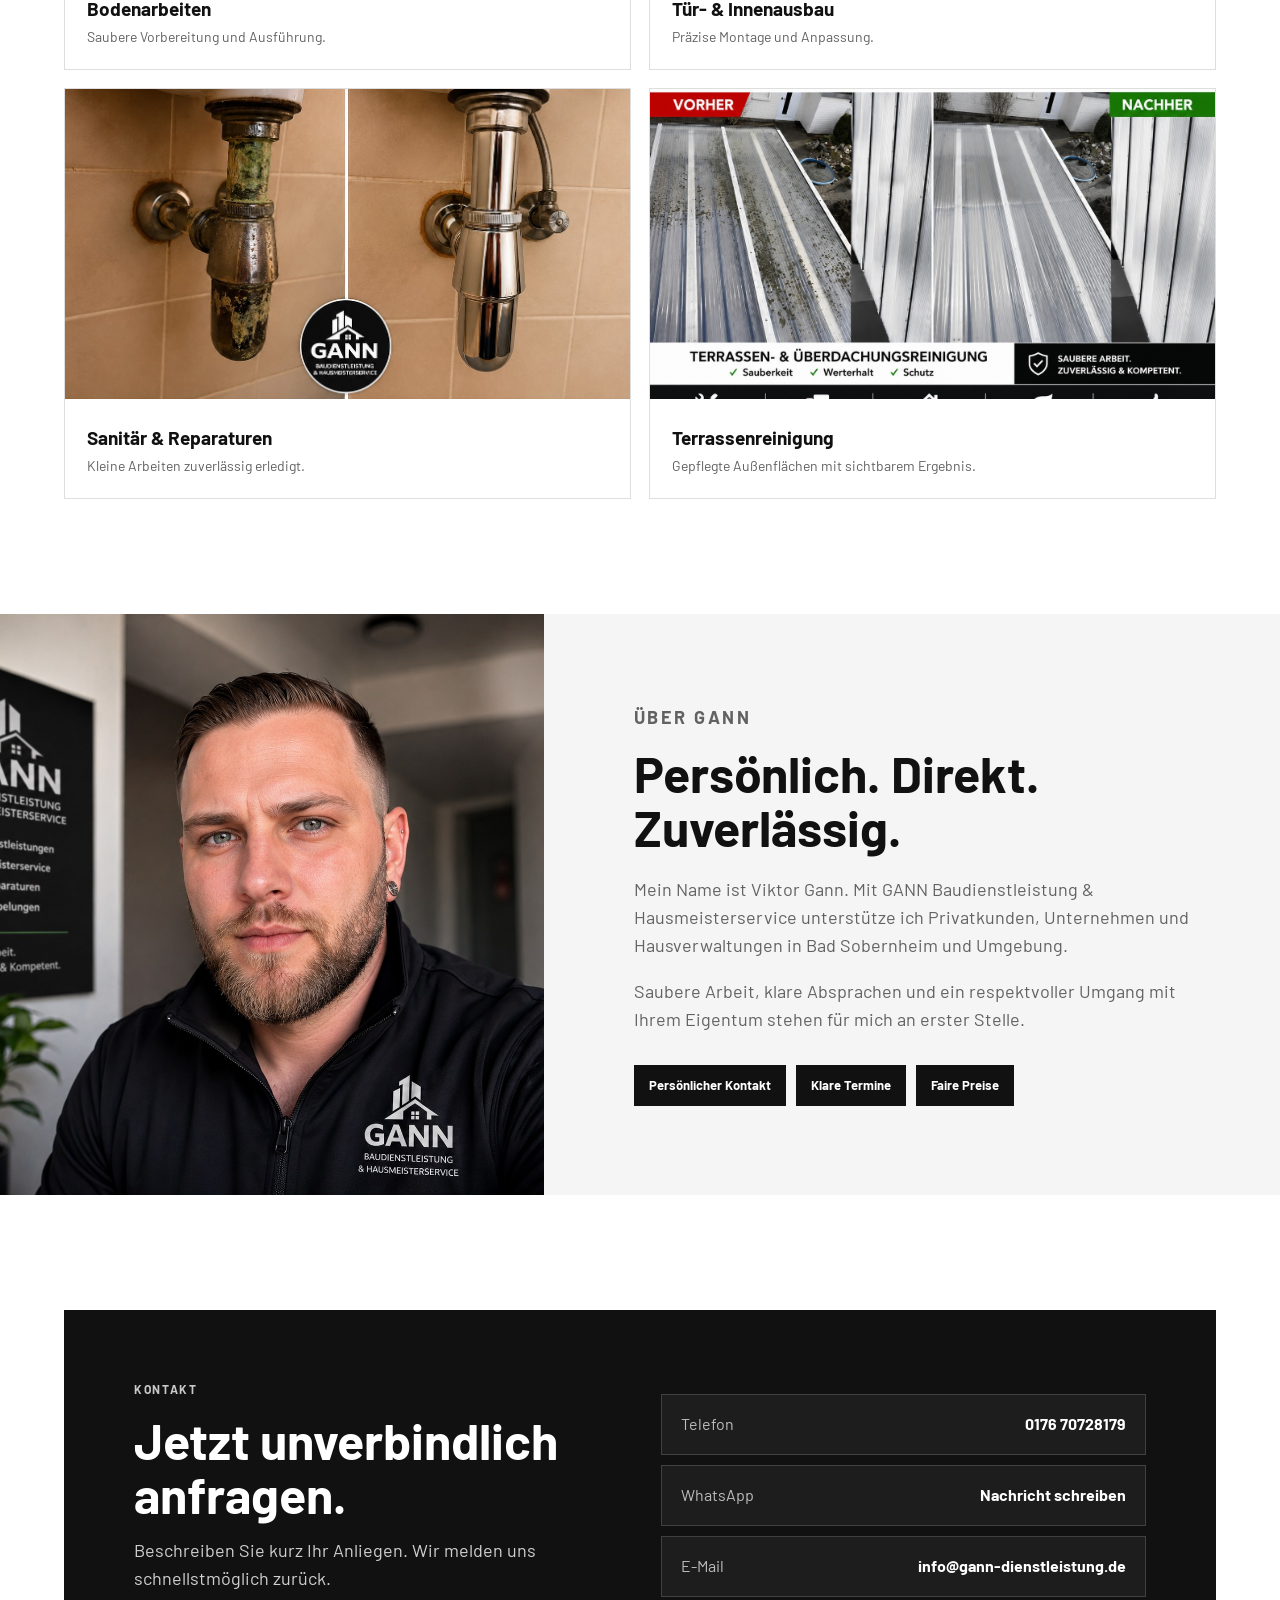
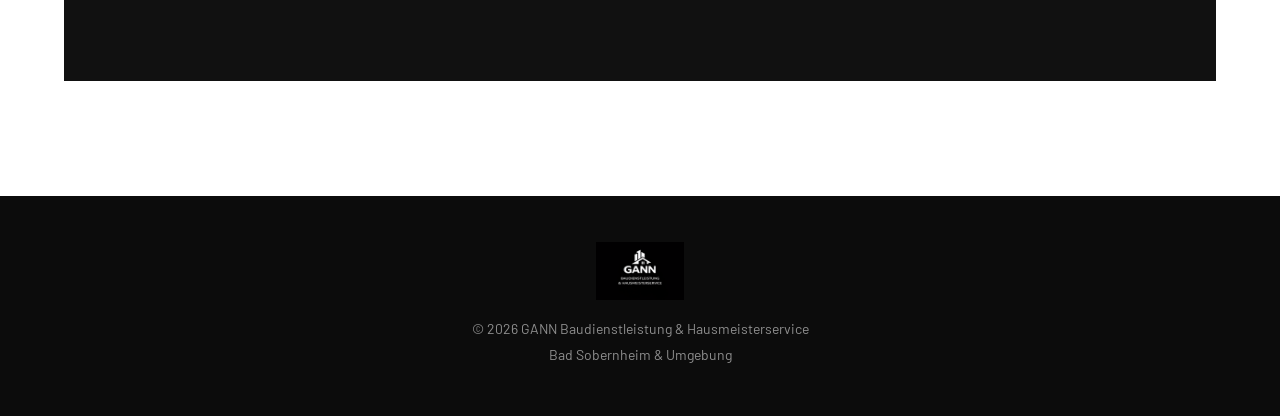
==== commit ea34aea4: "Add files via upload" ====
--- a/index.html
+++ b/index.html
@@ -6,6 +6,7 @@
   <title>GANN Baudienstleistung & Hausmeisterservice | Bad Sobernheim</title>
   <meta name="description" content="GANN Baudienstleistung & Hausmeisterservice in Bad Sobernheim: Gebäudereinigung, Hausmeisterservice, Gartenpflege, Baudienstleistungen, Entrümpelungen und Objektpflege.">
   <link rel="stylesheet" href="style.css">
+  <script src="script.js" defer></script>
 </head>
 <body>
   <header class="topbar">
@@ -27,7 +28,7 @@
   </header>
 
   <main id="start">
-    <section class="hero">
+    <section class="hero reveal">
       <img class="hero-image" src="assets/hero-garten.jpg" alt="GANN bei der professionellen Gartenpflege">
       <div class="hero-overlay"></div>
 
@@ -44,14 +45,14 @@
       </div>
     </section>
 
-    <section class="trust" aria-label="Vorteile">
+    <section class="trust reveal" aria-label="Vorteile">
       <div><strong>Persönlich</strong><span>Direkter Ansprechpartner</span></div>
       <div><strong>Zuverlässig</strong><span>Klare Absprachen</span></div>
       <div><strong>Regional</strong><span>Bad Sobernheim & Umgebung</span></div>
       <div><strong>Fair</strong><span>Transparente Angebote</span></div>
     </section>
 
-    <section class="section" id="leistungen">
+    <section class="section reveal" id="leistungen">
       <div class="section-head">
         <p class="eyebrow">Unsere Leistungen</p>
         <h2>Ein Ansprechpartner für Ihr Objekt.</h2>
@@ -97,7 +98,7 @@
       </div>
     </section>
 
-    <section class="custom-request">
+    <section class="custom-request reveal">
       <div>
         <p class="eyebrow light">Individuelle Lösungen</p>
         <h2>Ihre Aufgabe ist nicht dabei?</h2>
@@ -109,14 +110,14 @@
       </div>
     </section>
 
-    <section class="section" id="projekte">
+    <section class="section reveal" id="projekte">
       <div class="section-head">
         <p class="eyebrow">Echte Arbeiten</p>
         <h2>Saubere Ergebnisse. Sichtbar umgesetzt.</h2>
       </div>
 
       <div class="project-feature">
-        <img src="assets/terrasse-pflaster.jpg" alt="Terrassen- und Pflasterarbeiten von GANN">
+        <button class="image-button" type="button" data-lightbox="assets/terrasse-pflaster.jpg" aria-label="Bild vergrößern"><img src="assets/terrasse-pflaster.jpg" alt="Terrassen- und Pflasterarbeiten von GANN"></button>
         <div class="project-copy">
           <p class="eyebrow light">Referenz</p>
           <h3>Terrassen- & Pflasterarbeiten</h3>
@@ -127,25 +128,25 @@
 
       <div class="work-grid">
         <article>
-          <img src="assets/bodenarbeiten.jpg" alt="Bodenarbeiten">
+          <button class="image-button" type="button" data-lightbox="assets/bodenarbeiten.jpg" aria-label="Bodenarbeiten vergrößern"><img src="assets/bodenarbeiten.jpg" alt="Bodenarbeiten"></button>
           <div><h3>Bodenarbeiten</h3><p>Saubere Vorbereitung und Ausführung.</p></div>
         </article>
         <article>
-          <img src="assets/tuer-innenausbau.jpg" alt="Tür- und Innenausbau">
+          <button class="image-button" type="button" data-lightbox="assets/tuer-innenausbau.jpg" aria-label="Tür- und Innenausbau vergrößern"><img src="assets/tuer-innenausbau.jpg" alt="Tür- und Innenausbau"></button>
           <div><h3>Tür- & Innenausbau</h3><p>Präzise Montage und Anpassung.</p></div>
         </article>
         <article>
-          <img src="assets/sanitaer.jpg" alt="Sanitär und Reparaturen">
+          <button class="image-button" type="button" data-lightbox="assets/sanitaer.jpg" aria-label="Sanitär und Reparaturen vergrößern"><img src="assets/sanitaer.jpg" alt="Sanitär und Reparaturen"></button>
           <div><h3>Sanitär & Reparaturen</h3><p>Kleine Arbeiten zuverlässig erledigt.</p></div>
         </article>
         <article>
-          <img src="assets/terrassenreinigung.jpg" alt="Terrassenreinigung">
+          <button class="image-button" type="button" data-lightbox="assets/terrassenreinigung.jpg" aria-label="Terrassenreinigung vergrößern"><img src="assets/terrassenreinigung.jpg" alt="Terrassenreinigung"></button>
           <div><h3>Terrassenreinigung</h3><p>Gepflegte Außenflächen mit sichtbarem Ergebnis.</p></div>
         </article>
       </div>
     </section>
 
-    <section class="about" id="ueber">
+    <section class="about reveal" id="ueber">
       <img src="assets/portrait-viktor.jpg" alt="Viktor Gann">
       <div class="about-copy">
         <p class="eyebrow">Über GANN</p>
@@ -161,7 +162,7 @@
       </div>
     </section>
 
-    <section class="contact" id="kontakt">
+    <section class="contact reveal" id="kontakt">
       <div>
         <p class="eyebrow light">Kontakt</p>
         <h2>Jetzt unverbindlich anfragen.</h2>
@@ -186,5 +187,9 @@
     <a href="tel:+4917670728179" aria-label="Anrufen">☎</a>
     <a class="wa" href="https://wa.me/4917670728179" target="_blank" rel="noopener" aria-label="WhatsApp">💬</a>
   </div>
+  <div class="lightbox" id="lightbox" aria-hidden="true">
+    <button class="lightbox-close" type="button" aria-label="Bild schließen">×</button>
+    <img src="" alt="Vergrößerte Projektansicht">
+  </div>
 </body>
 </html>
--- a/style.css
+++ b/style.css
@@ -1,346 +1,187 @@
 @import url('https://fonts.googleapis.com/css2?family=Barlow:wght@400;500;600;700&display=swap');
 
 :root{
-  --ink:#111111;
+  --ink:#111;
   --steel:#1d1d1d;
-  --steel2:#2c2c2c;
-  --paper:#ffffff;
+  --paper:#fff;
   --paper2:#f5f5f5;
   --line:#dedede;
   --muted:#626262;
 }
-
 *{box-sizing:border-box}
 html{scroll-behavior:smooth}
-body{
-  margin:0;
-  font-family:'Barlow',Arial,Helvetica,sans-serif;
-  background:var(--paper);
-  color:var(--ink);
-  line-height:1.55;
-}
+body{margin:0;font-family:'Barlow',Arial,sans-serif;background:var(--paper);color:var(--ink);line-height:1.55}
+body.no-scroll{overflow:hidden}
 a{text-decoration:none;color:inherit}
 img{display:block;max-width:100%}
+button{font:inherit}
 h1,h2,h3,p{margin-top:0}
 h1,h2,h3{line-height:1.08}
 
 .topbar{
-  position:sticky;
-  top:0;
-  z-index:50;
-  min-height:78px;
-  display:flex;
-  align-items:center;
-  justify-content:space-between;
-  gap:24px;
-  padding:14px clamp(18px,5vw,64px);
-  background:rgba(255,255,255,.96);
-  border-bottom:1px solid var(--line);
-  backdrop-filter:blur(10px);
+  position:sticky;top:0;z-index:50;min-height:76px;
+  display:flex;align-items:center;justify-content:space-between;gap:24px;
+  padding:12px clamp(18px,5vw,64px);
+  background:rgba(255,255,255,.96);border-bottom:1px solid var(--line);
+  backdrop-filter:blur(10px)
 }
-
-.logo img{height:46px;width:auto}
+.logo img{height:50px;width:auto}
 .topbar nav{display:flex;gap:30px;font-size:15px;font-weight:600}
 .topbar nav a{position:relative}
-.topbar nav a::after{
-  content:"";
-  position:absolute;
-  left:0;
-  bottom:-8px;
-  width:0;
-  height:2px;
-  background:var(--ink);
-  transition:.2s ease;
-}
+.topbar nav a::after{content:"";position:absolute;left:0;bottom:-8px;width:0;height:2px;background:var(--ink);transition:.2s}
 .topbar nav a:hover::after{width:100%}
 .top-actions{display:flex;gap:10px}
 
 .btn{
-  display:inline-flex;
-  align-items:center;
-  justify-content:center;
-  min-height:44px;
-  padding:11px 20px;
-  border:1px solid transparent;
-  border-radius:2px;
-  font-size:14px;
-  font-weight:700;
-  transition:.2s ease;
+  display:inline-flex;align-items:center;justify-content:center;min-height:44px;
+  padding:11px 20px;border:1px solid transparent;border-radius:2px;
+  font-size:14px;font-weight:700;transition:.2s ease
 }
-.btn:hover{transform:translateY(-1px)}
+.btn:hover{transform:translateY(-2px)}
 .btn-dark{background:var(--ink);color:#fff}
-.btn-light{border-color:var(--ink);color:var(--ink);background:#fff}
+.btn-light{border-color:var(--ink);background:#fff}
 .btn-white{background:#fff;color:var(--ink)}
-.btn-outline-white{border-color:rgba(255,255,255,.6);color:#fff;background:transparent}
+.btn-outline-white{border-color:rgba(255,255,255,.65);color:#fff}
 .btn-large{min-height:52px;padding:14px 25px;font-size:16px}
 
-.hero{
-  position:relative;
-  min-height:680px;
-  display:flex;
-  align-items:flex-end;
-  overflow:hidden;
-}
-.hero-image{
-  position:absolute;
-  inset:0;
-  width:100%;
-  height:100%;
-  object-fit:cover;
-  object-position:center 44%;
-}
-.hero-overlay{
-  position:absolute;
-  inset:0;
-  background:linear-gradient(90deg,rgba(0,0,0,.88) 0%,rgba(0,0,0,.63) 47%,rgba(0,0,0,.18) 100%);
-}
-.hero-content{
-  position:relative;
-  z-index:2;
-  width:min(780px,100%);
-  padding:130px clamp(20px,5vw,64px) 82px;
-  color:#fff;
-}
-.eyebrow{
-  margin-bottom:14px;
-  font-size:12px;
-  font-weight:700;
-  letter-spacing:.14em;
-  text-transform:uppercase;
-  color:var(--muted);
-}
+.hero{position:relative;min-height:66vh;height:650px;display:flex;align-items:flex-end;overflow:hidden}
+.hero-image{position:absolute;inset:0;width:100%;height:100%;object-fit:cover;object-position:center 48%}
+.hero-overlay{position:absolute;inset:0;background:linear-gradient(90deg,rgba(0,0,0,.89),rgba(0,0,0,.57) 50%,rgba(0,0,0,.16))}
+.hero-content{position:relative;z-index:2;width:min(820px,100%);padding:90px clamp(20px,5vw,64px) 68px;color:#fff}
+.eyebrow{margin-bottom:14px;font-size:12px;font-weight:700;letter-spacing:.14em;text-transform:uppercase;color:var(--muted)}
 .eyebrow.light{color:#c9c9c9}
-.hero h1{
-  margin-bottom:22px;
-  font-size:clamp(42px,6vw,72px);
-  letter-spacing:-.025em;
-}
-.hero .lead{
-  max-width:610px;
-  margin-bottom:30px;
-  font-size:clamp(18px,2vw,22px);
-  color:#e0e0e0;
-}
+.hero h1{margin-bottom:20px;font-size:clamp(40px,5.4vw,68px);letter-spacing:-.025em}
+.hero .lead{max-width:620px;margin-bottom:28px;font-size:clamp(18px,2vw,21px);color:#e0e0e0}
 .hero-buttons{display:flex;align-items:center;gap:13px;flex-wrap:wrap}
-.text-link{
-  margin-left:8px;
-  padding:10px 0;
-  font-weight:700;
-  color:#fff;
-}
+.text-link{margin-left:8px;padding:10px 0;font-weight:700;color:#fff}
 
-.trust{
-  display:grid;
-  grid-template-columns:repeat(4,1fr);
-  background:var(--ink);
-  color:#fff;
-}
-.trust div{
-  padding:26px clamp(16px,2.6vw,34px);
-  border-right:1px solid rgba(255,255,255,.14);
-}
+.trust{display:grid;grid-template-columns:repeat(4,1fr);background:var(--ink);color:#fff}
+.trust div{padding:24px clamp(16px,2.6vw,34px);border-right:1px solid rgba(255,255,255,.14)}
 .trust div:last-child{border-right:0}
 .trust strong{display:block;margin-bottom:3px;font-size:19px}
 .trust span{font-size:13px;color:#bdbdbd}
 
-.section{padding:clamp(70px,9vw,120px) clamp(20px,5vw,64px)}
-.section-head{max-width:720px;margin-bottom:48px}
-.section-head h2{
-  margin-bottom:16px;
-  font-size:clamp(34px,4vw,52px);
-  letter-spacing:-.02em;
-}
+.section{padding:clamp(70px,9vw,115px) clamp(20px,5vw,64px)}
+.section-head{max-width:720px;margin-bottom:46px}
+.section-head h2{margin-bottom:16px;font-size:clamp(34px,4vw,50px);letter-spacing:-.02em}
 .section-head p:not(.eyebrow){font-size:18px;color:var(--muted)}
 
-.services{
-  display:grid;
-  grid-template-columns:repeat(3,1fr);
-  border-top:1px solid var(--line);
-  border-left:1px solid var(--line);
+.services{display:grid;grid-template-columns:repeat(3,1fr);gap:16px}
+.service-card{
+  position:relative;min-height:245px;padding:32px 28px;border:1px solid var(--line);
+  background:#fff;box-shadow:0 4px 20px rgba(0,0,0,.03);
+  transition:transform .22s ease,box-shadow .22s ease,border-color .22s ease
 }
-.service-card{
-  min-height:245px;
-  padding:34px 30px;
-  border-right:1px solid var(--line);
-  border-bottom:1px solid var(--line);
-  background:#fff;
-  transition:.2s ease;
-}
-.service-card:hover{background:var(--paper2)}
+.service-card:hover{transform:translateY(-6px);box-shadow:0 18px 40px rgba(0,0,0,.09);border-color:#bdbdbd}
 .service-card.featured{background:var(--ink);color:#fff}
 .service-card.featured p{color:#cecece}
-.service-card .num{
-  display:block;
-  margin-bottom:30px;
-  color:#929292;
-  font-size:12px;
-  font-weight:700;
-  letter-spacing:.1em;
-}
+.service-card .num{display:block;margin-bottom:28px;color:#929292;font-size:12px;font-weight:700;letter-spacing:.1em}
 .service-card h3{margin-bottom:12px;font-size:22px}
 .service-card p{margin:0;color:var(--muted)}
 
 .custom-request{
-  margin:0 clamp(20px,5vw,64px);
-  padding:clamp(38px,5vw,60px);
-  display:grid;
-  grid-template-columns:1.4fr .6fr;
-  gap:30px;
-  align-items:center;
-  background:var(--ink);
-  color:#fff;
+  margin:0 clamp(20px,5vw,64px);padding:clamp(38px,5vw,60px);
+  display:grid;grid-template-columns:1.4fr .6fr;gap:30px;align-items:center;
+  background:var(--ink);color:#fff
 }
 .custom-request h2{margin-bottom:12px;font-size:clamp(30px,4vw,46px)}
 .custom-request p:not(.eyebrow){margin:0;color:#d1d1d1;font-size:18px}
 .custom-actions{display:flex;justify-content:flex-end;gap:12px;flex-wrap:wrap}
 
-.project-feature{
-  display:grid;
-  grid-template-columns:1.35fr .65fr;
-  min-height:430px;
-  background:var(--ink);
-  color:#fff;
-}
-.project-feature img{width:100%;height:100%;object-fit:cover}
-.project-copy{
-  padding:clamp(32px,5vw,60px);
-  display:flex;
-  flex-direction:column;
-  justify-content:center;
-}
+.project-feature{display:grid;grid-template-columns:1.35fr .65fr;min-height:430px;background:var(--ink);color:#fff}
+.image-button{border:0;padding:0;background:none;cursor:zoom-in;width:100%;height:100%;overflow:hidden}
+.image-button img{width:100%;height:100%;object-fit:cover;transition:transform .35s ease}
+.image-button:hover img{transform:scale(1.025)}
+.project-copy{padding:clamp(32px,5vw,60px);display:flex;flex-direction:column;justify-content:center}
 .project-copy h3{margin-bottom:16px;font-size:clamp(28px,3vw,40px)}
 .project-copy p:not(.eyebrow){margin-bottom:26px;color:#d1d1d1;font-size:17px}
 
-.work-grid{
-  margin-top:2px;
-  display:grid;
-  grid-template-columns:repeat(4,1fr);
-  gap:2px;
-  background:var(--line);
-}
-.work-grid article{background:#fff}
-.work-grid img{width:100%;height:230px;object-fit:cover}
-.work-grid article div{padding:21px}
-.work-grid h3{margin-bottom:6px;font-size:18px}
+.work-grid{margin-top:18px;display:grid;grid-template-columns:repeat(2,1fr);gap:18px}
+.work-grid article{background:#fff;border:1px solid var(--line);overflow:hidden;transition:.22s}
+.work-grid article:hover{transform:translateY(-4px);box-shadow:0 16px 34px rgba(0,0,0,.08)}
+.work-grid .image-button{height:310px}
+.work-grid article div{padding:22px}
+.work-grid h3{margin-bottom:6px;font-size:19px}
 .work-grid p{margin:0;color:var(--muted);font-size:14px}
 
-.about{
-  display:grid;
-  grid-template-columns:.85fr 1.15fr;
-  align-items:stretch;
-  background:var(--paper2);
-}
-.about>img{
-  width:100%;
-  height:100%;
-  min-height:560px;
-  object-fit:cover;
-}
-.about-copy{
-  padding:clamp(50px,7vw,100px);
-  display:flex;
-  flex-direction:column;
-  justify-content:center;
-}
-.about-copy h2{margin-bottom:22px;font-size:clamp(34px,4vw,52px)}
+.about{display:grid;grid-template-columns:.85fr 1.15fr;background:var(--paper2)}
+.about>img{width:100%;height:100%;min-height:560px;object-fit:cover}
+.about-copy{padding:clamp(50px,7vw,100px);display:flex;flex-direction:column;justify-content:center}
+.about-copy h2{margin-bottom:22px;font-size:clamp(34px,4vw,50px)}
 .about-copy p{max-width:670px;color:var(--muted);font-size:18px}
 .badges{display:flex;gap:10px;flex-wrap:wrap;margin-top:14px}
-.badges span{
-  padding:10px 15px;
-  background:var(--ink);
-  color:#fff;
-  font-size:13px;
-  font-weight:700;
-}
+.badges span{padding:10px 15px;background:var(--ink);color:#fff;font-size:13px;font-weight:700}
 
 .contact{
-  margin:clamp(70px,9vw,120px) clamp(20px,5vw,64px);
-  padding:clamp(40px,6vw,70px);
-  display:grid;
-  grid-template-columns:1fr 1fr;
-  gap:42px;
-  align-items:center;
-  background:var(--ink);
-  color:#fff;
+  margin:clamp(70px,9vw,115px) clamp(20px,5vw,64px);padding:clamp(40px,6vw,70px);
+  display:grid;grid-template-columns:1fr 1fr;gap:42px;align-items:center;background:var(--ink);color:#fff
 }
-.contact h2{margin-bottom:16px;font-size:clamp(34px,4vw,52px)}
+.contact h2{margin-bottom:16px;font-size:clamp(34px,4vw,50px)}
 .contact p:not(.eyebrow){color:#d0d0d0;font-size:18px}
 .contact-card{display:grid;gap:10px}
-.contact-card a{
-  padding:17px 19px;
-  display:flex;
-  justify-content:space-between;
-  gap:20px;
-  border:1px solid rgba(255,255,255,.16);
-  background:rgba(255,255,255,.05);
-}
+.contact-card a{padding:17px 19px;display:flex;justify-content:space-between;gap:20px;border:1px solid rgba(255,255,255,.16);background:rgba(255,255,255,.05);transition:.2s}
+.contact-card a:hover{background:rgba(255,255,255,.1)}
 .contact-card span{color:#bdbdbd}
 .contact-card strong{text-align:right}
 
-footer{
-  padding:46px 20px;
-  text-align:center;
-  background:#0c0c0c;
-  color:#8e8e8e;
-}
+footer{padding:46px 20px;text-align:center;background:#0c0c0c;color:#8e8e8e}
 footer img{width:88px;margin:0 auto 18px}
 footer p{margin:4px 0;font-size:14px}
 
-.float-actions{
-  position:fixed;
-  right:18px;
-  bottom:18px;
-  z-index:60;
-  display:grid;
-  gap:10px;
+.float-actions{position:fixed;right:18px;bottom:18px;z-index:60;display:grid;gap:10px}
+.float-actions a{width:54px;height:54px;display:grid;place-items:center;border-radius:50%;background:var(--ink);color:#fff;box-shadow:0 10px 28px rgba(0,0,0,.28);font-size:21px}
+.float-actions .wa{background:#2d7b4f}
+
+.reveal{opacity:0;transform:translateY(24px);transition:opacity .7s ease,transform .7s ease}
+.reveal.visible{opacity:1;transform:none}
+
+.lightbox{
+  position:fixed;inset:0;z-index:100;display:none;place-items:center;
+  padding:24px;background:rgba(0,0,0,.92)
 }
-.float-actions a{
-  width:54px;
-  height:54px;
-  display:grid;
-  place-items:center;
-  border-radius:50%;
-  background:var(--ink);
-  color:#fff;
-  box-shadow:0 10px 28px rgba(0,0,0,.28);
-  font-size:21px;
+.lightbox.open{display:grid}
+.lightbox img{max-width:min(1200px,94vw);max-height:88vh;object-fit:contain}
+.lightbox-close{
+  position:absolute;top:18px;right:22px;width:46px;height:46px;border:1px solid rgba(255,255,255,.5);
+  border-radius:50%;background:rgba(0,0,0,.35);color:#fff;font-size:32px;line-height:1;cursor:pointer
 }
-.float-actions .wa{background:#2d7b4f}
 
 @media(max-width:980px){
   .topbar nav{display:none}
   .services{grid-template-columns:repeat(2,1fr)}
   .project-feature{grid-template-columns:1fr}
-  .project-feature img{max-height:430px}
-  .work-grid{grid-template-columns:repeat(2,1fr)}
+  .project-feature .image-button{max-height:430px}
   .about{grid-template-columns:1fr}
   .about>img{min-height:0;max-height:500px}
 }
-
 @media(max-width:760px){
   .top-actions .btn-light{display:none}
-  .hero{min-height:620px}
-  .hero-overlay{background:linear-gradient(90deg,rgba(0,0,0,.9),rgba(0,0,0,.46))}
+  .hero{height:600px;min-height:0}
+  .hero-overlay{background:linear-gradient(90deg,rgba(0,0,0,.91),rgba(0,0,0,.45))}
   .trust{grid-template-columns:repeat(2,1fr)}
   .trust div{border-bottom:1px solid rgba(255,255,255,.14)}
   .custom-request{grid-template-columns:1fr}
   .custom-actions{justify-content:flex-start}
   .contact{grid-template-columns:1fr}
+  .work-grid{grid-template-columns:1fr}
 }
-
 @media(max-width:560px){
   .topbar{min-height:68px}
-  .logo img{height:39px}
-  .hero{min-height:610px}
-  .hero-content{padding-top:100px;padding-bottom:56px}
-  .hero h1{font-size:39px}
+  .logo img{height:40px}
+  .hero{height:570px}
+  .hero-content{padding-top:90px;padding-bottom:48px}
+  .hero h1{font-size:38px}
   .hero-buttons{align-items:stretch}
   .hero-buttons .btn{width:100%}
   .text-link{margin-left:0}
   .services{grid-template-columns:1fr}
   .service-card{min-height:0}
-  .work-grid{grid-template-columns:1fr}
-  .work-grid img{height:240px}
+  .work-grid .image-button{height:245px}
   .contact-card a{display:block}
   .contact-card strong{display:block;text-align:left;margin-top:3px}
 }
+@media(prefers-reduced-motion:reduce){
+  html{scroll-behavior:auto}
+  .reveal{opacity:1;transform:none;transition:none}
+  *{animation:none!important;transition:none!important}
+}
